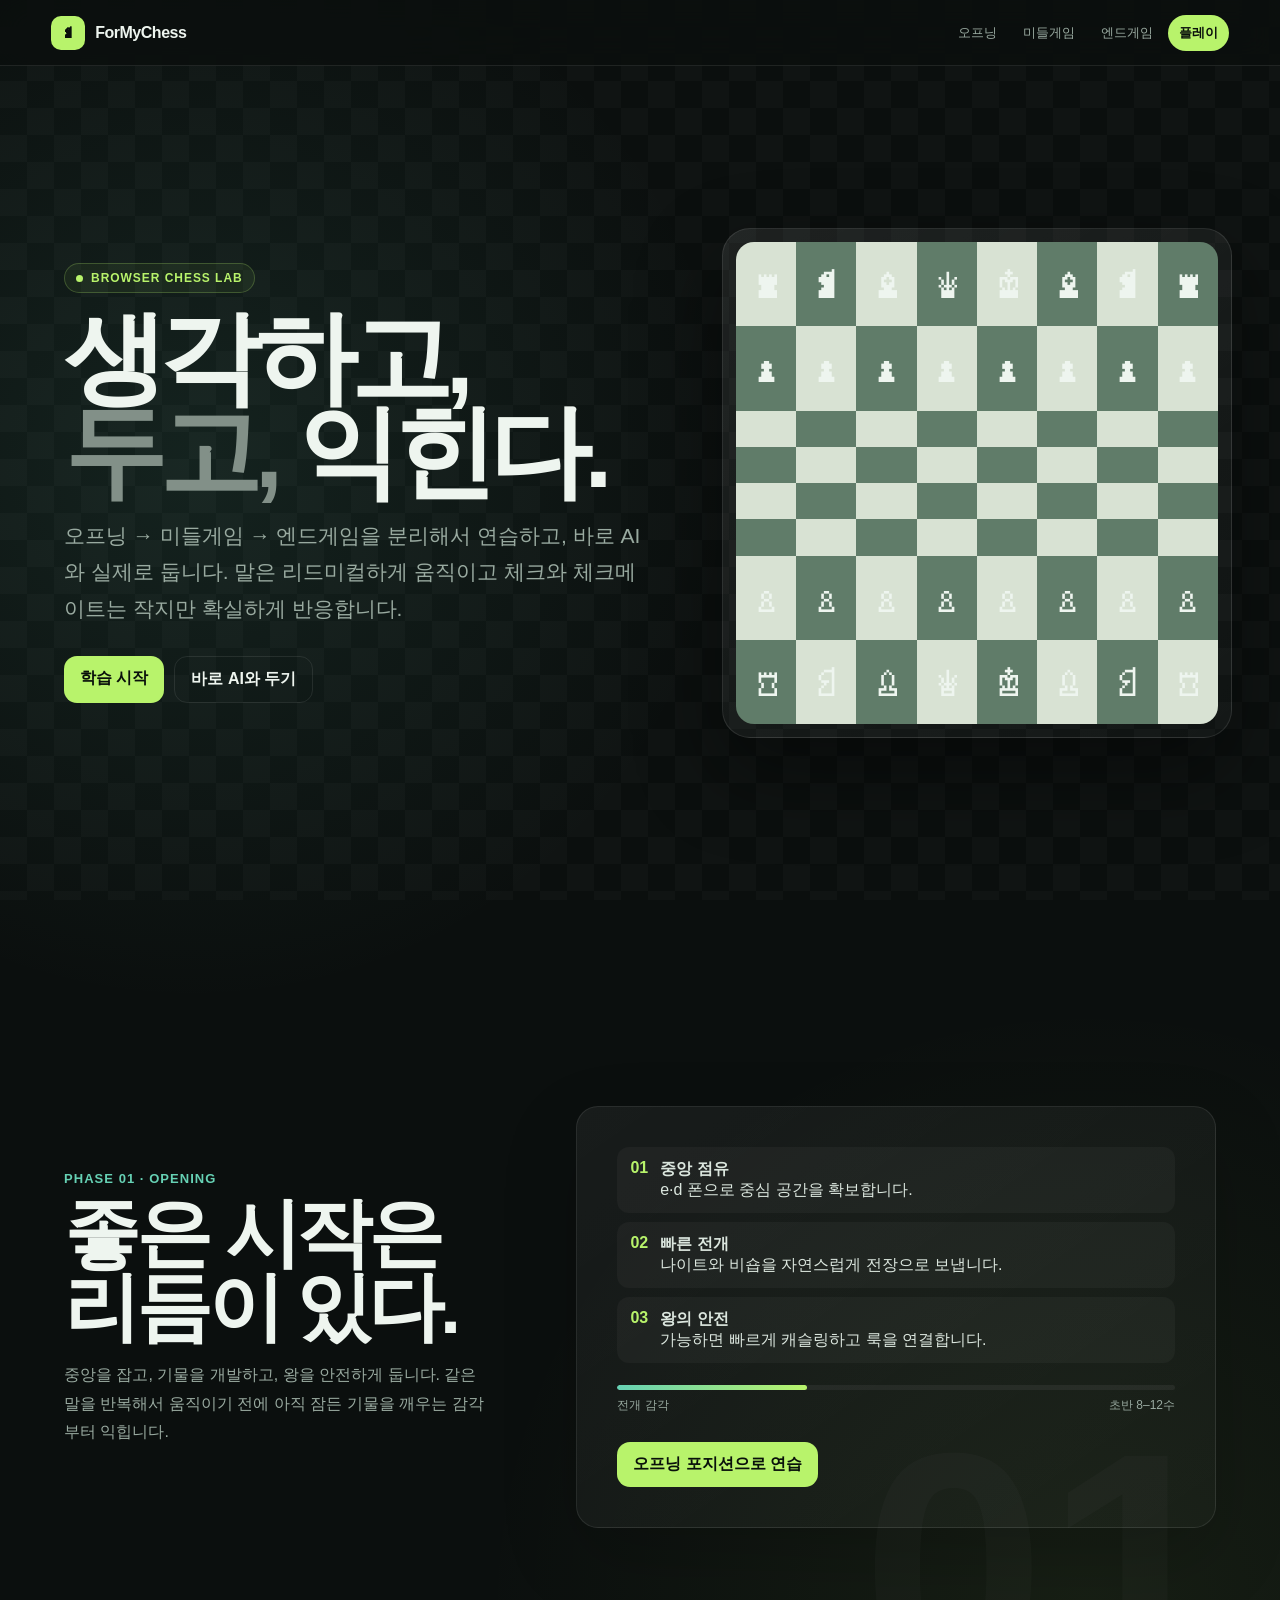
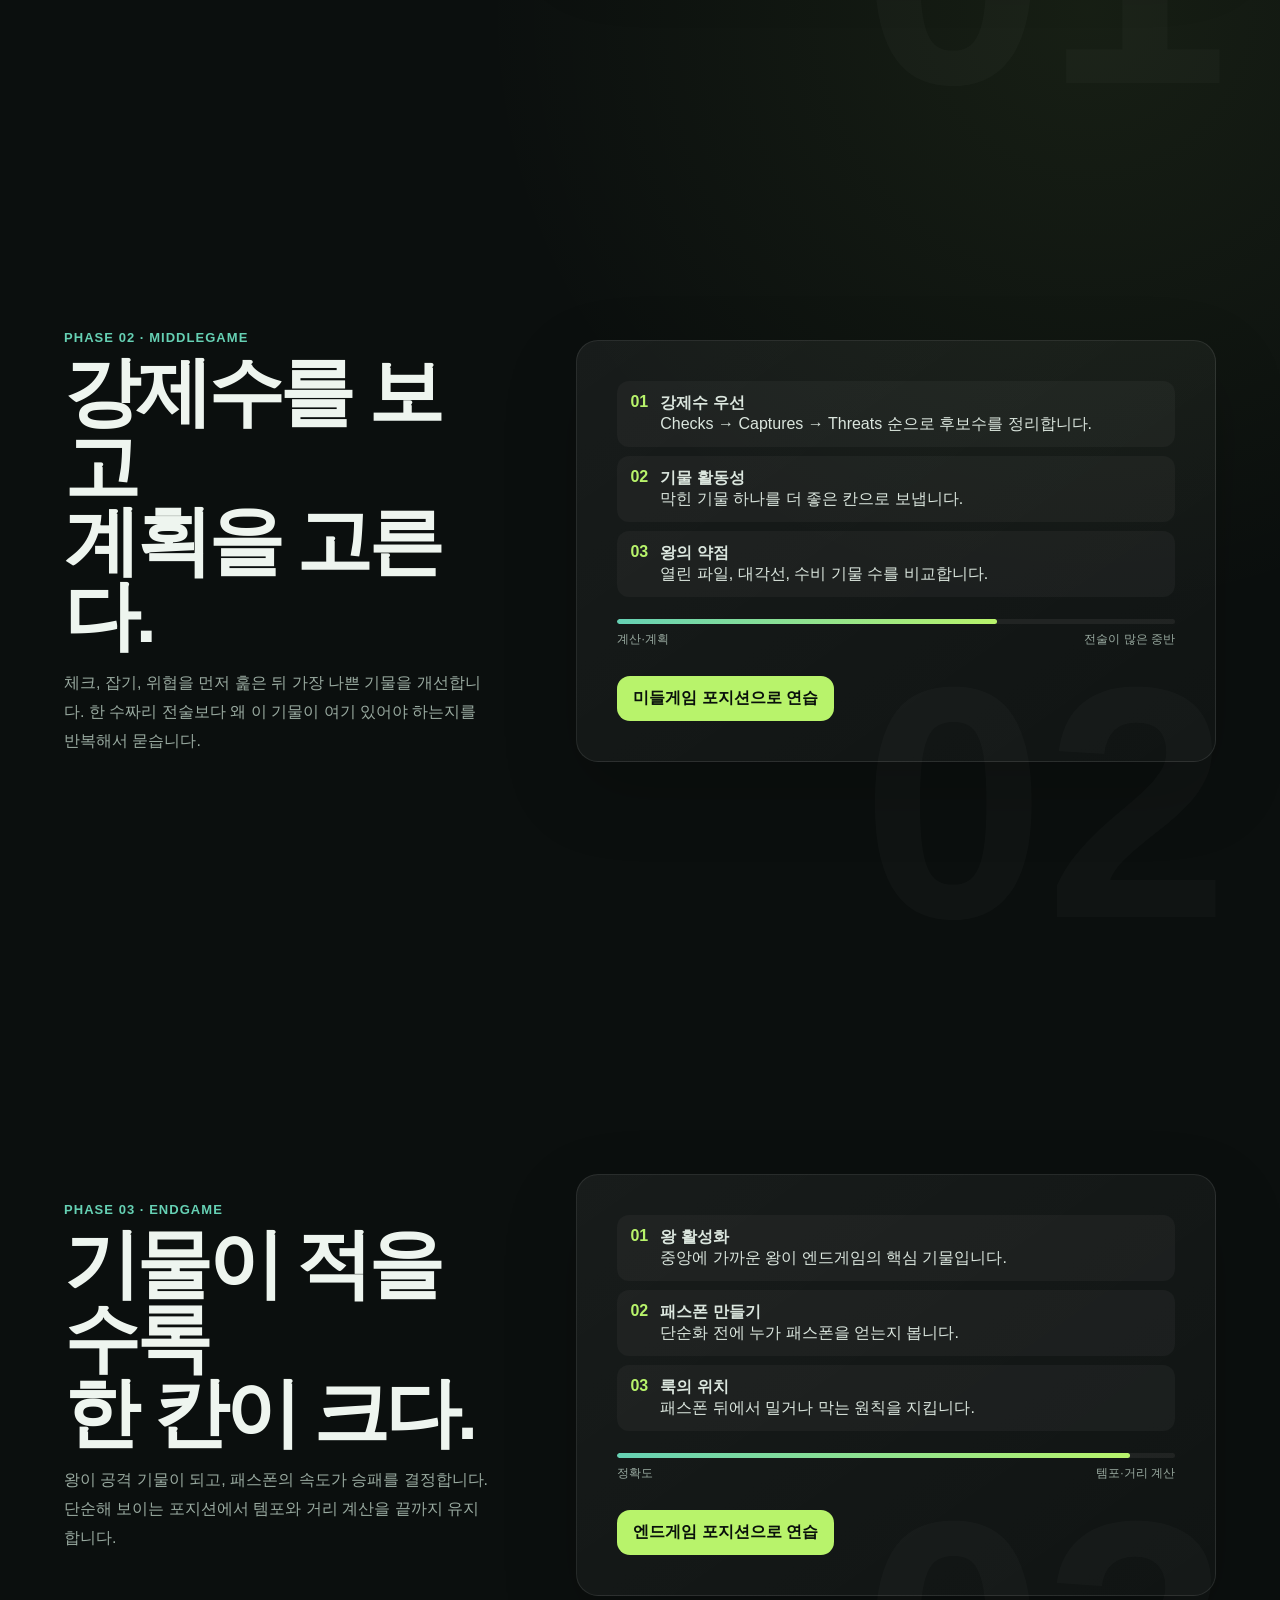
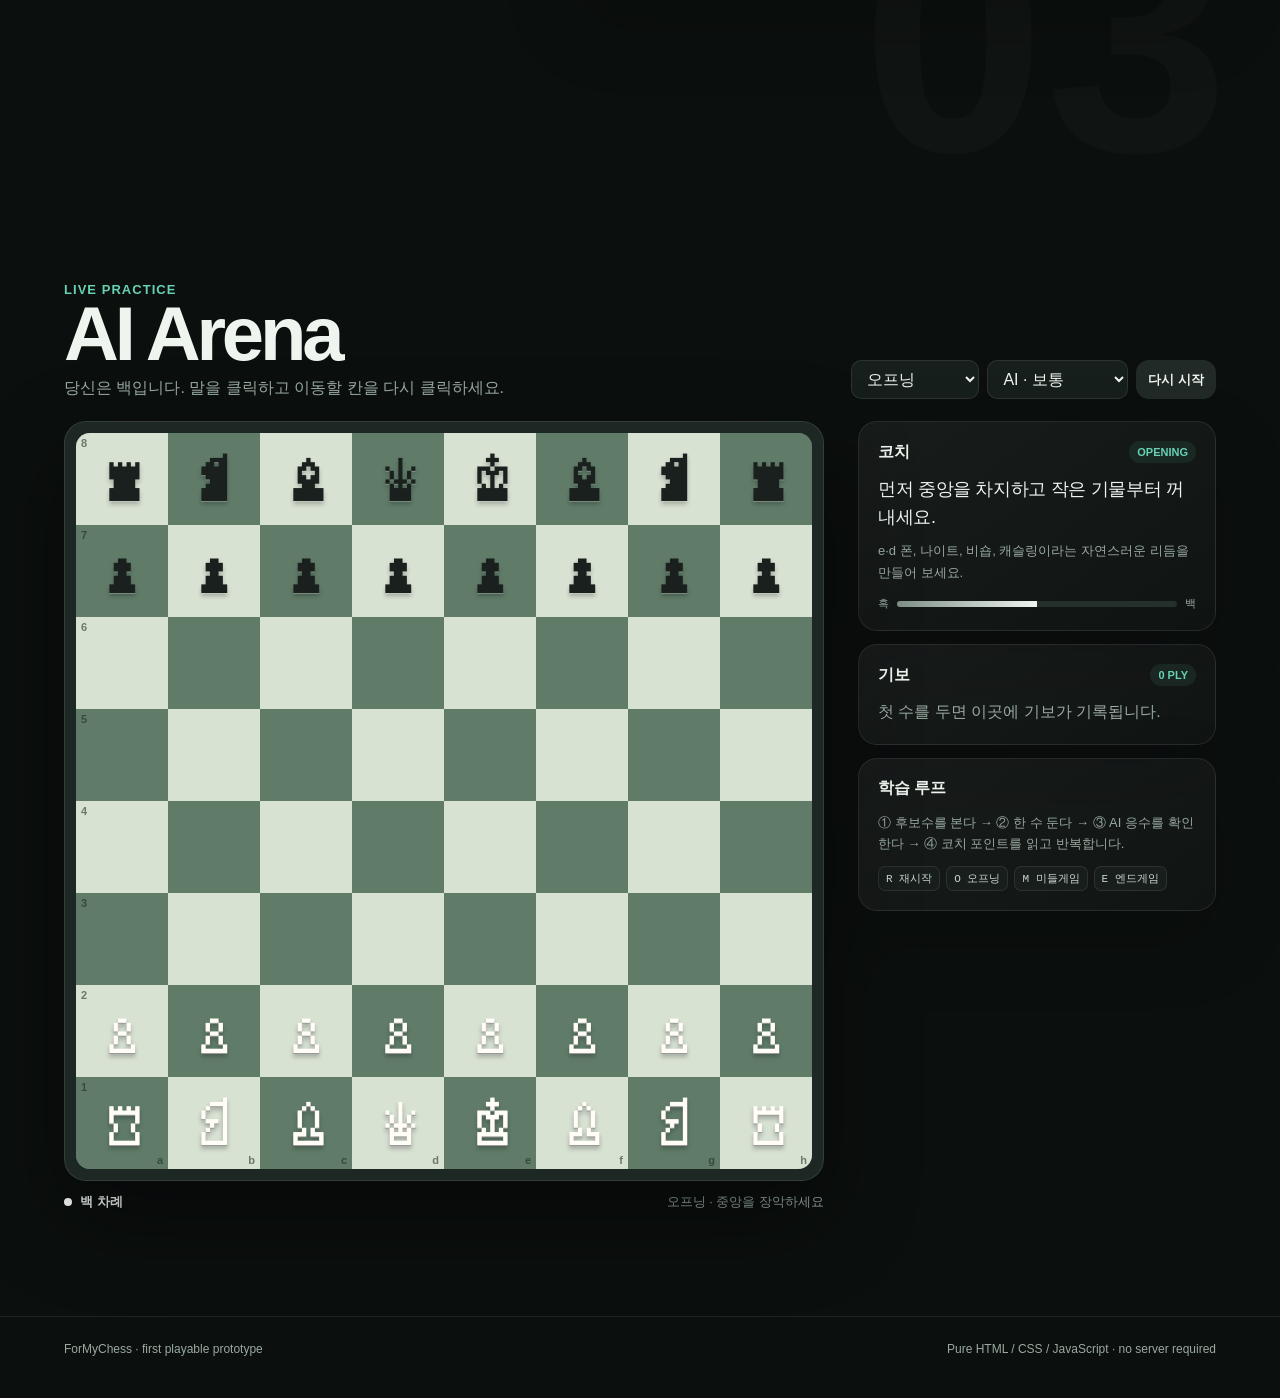
==== index.html @ 7670e34c "Build first playable chess learning prototype" ====
<!DOCTYPE html>
<html lang="ko">
<head>
<meta charset="UTF-8">
<meta name="viewport" content="width=device-width,initial-scale=1.0">
<meta name="theme-color" content="#0b0f0e">
<title>ForMyChess — 리듬으로 익히는 체스</title>
<style>
:root{--bg:#0b0f0e;--panel:#151c1a;--line:rgba(255,255,255,.09);--text:#eef5ef;--muted:#99aaa0;--accent:#b8f36b;--accent2:#66d1b4;--danger:#ff5d68;--gold:#ffc764;--light:#d8e2d3;--dark:#607c69;--move:230ms}*{box-sizing:border-box}html{scroll-behavior:smooth;scroll-snap-type:y proximity}body{margin:0;min-width:320px;color:var(--text);background:radial-gradient(circle at 15% 10%,rgba(102,209,180,.1),transparent 34rem),radial-gradient(circle at 85% 35%,rgba(184,243,107,.07),transparent 38rem),var(--bg);font-family:Inter,Pretendard,-apple-system,BlinkMacSystemFont,"Segoe UI",sans-serif;overflow-x:hidden}body:before{content:"";position:fixed;inset:0;z-index:-1;opacity:.024;background-image:linear-gradient(45deg,#fff 25%,transparent 25%),linear-gradient(-45deg,#fff 25%,transparent 25%),linear-gradient(45deg,transparent 75%,#fff 75%),linear-gradient(-45deg,transparent 75%,#fff 75%);background-size:54px 54px;background-position:0 0,0 27px,27px -27px,-27px 0;pointer-events:none}a{color:inherit;text-decoration:none}button,select{font:inherit}button{cursor:pointer}.top{position:sticky;top:0;z-index:60;height:66px;padding:0 clamp(16px,4vw,60px);display:flex;align-items:center;justify-content:space-between;border-bottom:1px solid var(--line);background:rgba(11,15,14,.78);backdrop-filter:blur(18px)}.brand{display:flex;align-items:center;gap:10px;font-weight:900;letter-spacing:-.03em}.mark{width:34px;aspect-ratio:1;border-radius:10px;display:grid;place-items:center;color:#09100b;background:var(--accent)}nav{display:flex;gap:4px;align-items:center}nav a{padding:9px 11px;border-radius:999px;color:var(--muted);font-size:13px;transition:.18s}nav a:hover{color:var(--text);background:rgba(255,255,255,.06)}nav .play{color:#0a100c;background:var(--accent);font-weight:900}section{min-height:calc(100svh - 66px);padding:clamp(56px,8vw,105px) clamp(18px,5vw,82px);display:grid;align-items:center;scroll-snap-align:start;scroll-margin-top:66px}.hero{grid-template-columns:minmax(0,1.1fr) minmax(320px,.9fr);gap:clamp(38px,7vw,95px);overflow:hidden}.eyebrow{display:inline-flex;align-items:center;gap:8px;padding:7px 11px;border:1px solid rgba(184,243,107,.23);border-radius:999px;color:var(--accent);background:rgba(184,243,107,.06);font-size:12px;font-weight:900;letter-spacing:.08em}.dot{width:7px;aspect-ratio:1;border-radius:50%;background:var(--accent);box-shadow:0 0 0 0 rgba(184,243,107,.45);animation:pulse 1.8s infinite}@keyframes pulse{70%{box-shadow:0 0 0 9px rgba(184,243,107,0)}}h1{margin:18px 0;font-size:clamp(52px,8vw,110px);line-height:.92;letter-spacing:-.065em}.soft{color:#829088}.hero p{max-width:650px;margin:0;color:var(--muted);font-size:clamp(16px,1.7vw,21px);line-height:1.75}.actions{display:flex;gap:10px;flex-wrap:wrap;margin-top:28px}.btn{border:0;border-radius:13px;padding:12px 16px;color:var(--text);background:#222a27;font-weight:900;transition:transform .18s,filter .18s}.btn:hover{transform:translateY(-2px);filter:brightness(1.08)}.btn.primary{color:#09100b;background:var(--accent)}.btn.ghost{border:1px solid var(--line);background:transparent}.btn.small{padding:9px 12px;font-size:13px}.heroBoardShell{justify-self:center;width:min(42vw,510px);min-width:320px;aspect-ratio:1;padding:13px;border:1px solid rgba(255,255,255,.1);border-radius:28px;background:linear-gradient(145deg,rgba(255,255,255,.08),rgba(255,255,255,.02));box-shadow:0 34px 85px rgba(0,0,0,.42);animation:float 5s ease-in-out infinite}@keyframes float{50%{transform:translateY(-12px) rotate(1deg)}}.heroBoard{width:100%;height:100%;display:grid;grid-template-columns:repeat(8,1fr);overflow:hidden;border-radius:18px}.heroSq{display:grid;place-items:center;font-size:clamp(23px,3.3vw,42px)}.heroSq.light{background:var(--light)}.heroSq.dark{background:var(--dark)}.phase{position:relative}.phase:after{content:attr(data-n);position:absolute;right:4vw;bottom:0;font-size:min(28vw,330px);font-weight:900;line-height:1;color:rgba(255,255,255,.025);pointer-events:none}.phaseWrap{position:relative;z-index:1;width:min(1160px,100%);margin:auto;display:grid;grid-template-columns:minmax(0,.8fr) minmax(0,1.2fr);gap:clamp(32px,7vw,86px);align-items:center}.kicker{color:var(--accent2);font-weight:900;font-size:13px;letter-spacing:.08em}.phase h2,.arena h2{margin:10px 0 14px;font-size:clamp(42px,6vw,76px);line-height:.98;letter-spacing:-.055em}.copy{color:var(--muted);line-height:1.8;max-width:520px}.card,.panel{border:1px solid var(--line);border-radius:22px;background:linear-gradient(145deg,rgba(255,255,255,.055),rgba(255,255,255,.025));padding:clamp(22px,4vw,40px);box-shadow:0 28px 75px rgba(0,0,0,.18)}.focus{display:grid;gap:9px;margin:0 0 22px;padding:0;list-style:none}.focus li{display:flex;gap:12px;padding:12px 13px;border-radius:12px;background:rgba(255,255,255,.035);color:#dbe6de}.focus b{color:var(--accent);font-variant-numeric:tabular-nums}.meter{height:5px;border-radius:99px;background:rgba(255,255,255,.06);overflow:hidden}.meter span{display:block;height:100%;width:var(--w);background:linear-gradient(90deg,var(--accent2),var(--accent));border-radius:inherit}.meterLabel{display:flex;justify-content:space-between;margin-top:7px;color:var(--muted);font-size:12px}.arena{min-height:auto;padding-top:80px;padding-bottom:105px;align-items:start}.arenaWrap{width:min(1320px,100%);margin:auto}.arenaHead{display:flex;justify-content:space-between;align-items:end;gap:20px;flex-wrap:wrap;margin-bottom:22px}.arenaHead h2{margin:0}.arenaHead p{margin:7px 0 0;color:var(--muted)}.controls{display:flex;gap:8px;flex-wrap:wrap}.control{color:var(--text);border:1px solid var(--line);background:#171f1c;border-radius:10px;padding:9px 31px 9px 11px;outline:none}.game{display:grid;grid-template-columns:minmax(320px,760px) minmax(280px,1fr);gap:clamp(18px,3vw,34px);align-items:start}.boardFrame{position:relative;width:100%;aspect-ratio:1;padding:11px;border-radius:22px;background:#1d2723;border:1px solid rgba(255,255,255,.1);box-shadow:0 36px 90px rgba(0,0,0,.42);user-select:none;touch-action:manipulation}.board{position:relative;width:100%;height:100%;display:grid;grid-template-columns:repeat(8,1fr);grid-template-rows:repeat(8,1fr);overflow:hidden;border-radius:14px;background:var(--dark)}.square{position:relative;display:grid;place-items:center;border:0;padding:0;min-width:0;min-height:0;color:#142017;transition:filter .16s,box-shadow .16s}.square.light{background:var(--light)}.square.dark{background:var(--dark)}.square:before{content:"";position:absolute;inset:0;opacity:0;background:rgba(184,243,107,.24);transition:opacity .16s}.square.selected:before{opacity:1;box-shadow:inset 0 0 0 4px rgba(184,243,107,.65)}.square.last:after{content:"";position:absolute;inset:0;background:rgba(255,199,100,.18);pointer-events:none}.moveDot{position:absolute;z-index:4;width:18%;aspect-ratio:1;border-radius:50%;background:rgba(16,32,23,.42);box-shadow:0 0 0 5px rgba(255,255,255,.07)}.square.capture .moveDot{width:78%;background:transparent;box-shadow:inset 0 0 0 clamp(4px,.7vw,8px) rgba(25,49,35,.36)}.coord{position:absolute;z-index:5;font-size:clamp(8px,1vw,11px);font-weight:900;opacity:.55;pointer-events:none}.coord.r{left:5px;top:4px}.coord.f{right:5px;bottom:3px}.piece{position:relative;z-index:6;width:100%;height:100%;display:grid;place-items:center;font-family:"Arial Unicode MS","Noto Sans Symbols 2",serif;font-size:clamp(33px,6vw,69px);line-height:1;filter:drop-shadow(0 3px 2px rgba(0,0,0,.24));transform:translateY(-1%);transition:transform .13s,opacity .12s;pointer-events:none}.square:hover .piece{transform:translateY(-5%) scale(1.035)}.whitePiece{color:#fffdf5;text-shadow:0 1px 0 #999}.blackPiece{color:#19201d;text-shadow:0 1px 0 rgba(255,255,255,.25)}.square.check{animation:check .72s ease-in-out infinite alternate;box-shadow:inset 0 0 0 5px rgba(255,93,104,.88),inset 0 0 34px rgba(255,93,104,.5);z-index:7}@keyframes check{to{filter:saturate(1.5) brightness(1.08)}}.ghostMove{position:absolute;z-index:30;display:grid;place-items:center;pointer-events:none;font-family:"Arial Unicode MS","Noto Sans Symbols 2",serif;line-height:1;filter:drop-shadow(0 7px 5px rgba(0,0,0,.28));transition:transform var(--move) cubic-bezier(.22,.8,.22,1);will-change:transform}.boardFrame.ring{animation:ring .34s ease}@keyframes ring{35%{box-shadow:0 0 0 3px rgba(255,93,104,.28),0 36px 90px rgba(0,0,0,.42)}}.status{display:flex;justify-content:space-between;gap:12px;align-items:center;margin-top:12px;color:var(--muted);font-size:13px}.turn{display:inline-flex;align-items:center;gap:8px;color:var(--text);font-weight:900}.turnDot{width:8px;aspect-ratio:1;border-radius:50%;background:#fff}.turnDot.black{background:#222;border:1px solid #666}.thinking{display:none;gap:4px;align-items:center}.thinking.show{display:flex}.thinking i{width:5px;height:5px;border-radius:50%;background:var(--accent);animation:think 1s infinite}.thinking i:nth-child(2){animation-delay:.12s}.thinking i:nth-child(3){animation-delay:.24s}@keyframes think{50%{transform:translateY(-4px)}}.side{display:grid;gap:13px}.panel{padding:19px;border-radius:19px}.panelTitle{display:flex;justify-content:space-between;align-items:center;gap:12px;margin-bottom:13px}.panelTitle h3{margin:0;font-size:16px}.pill{padding:5px 8px;border-radius:999px;background:rgba(102,209,180,.09);color:var(--accent2);font-size:11px;font-weight:900}.coachMain{font-size:18px;line-height:1.55;letter-spacing:-.02em;margin:0 0 8px}.coachSub{color:var(--muted);font-size:13px;line-height:1.65;margin:0}.moves{display:grid;grid-template-columns:34px 1fr 1fr;gap:7px 9px;max-height:220px;overflow:auto;font-variant-numeric:tabular-nums}.moves .n{color:#708078}.moves .mv{color:#dce7df;font-weight:800}.empty{grid-column:1/-1;color:var(--muted);line-height:1.6}.evalWrap{display:grid;grid-template-columns:auto 1fr auto;gap:8px;align-items:center;margin-top:13px;color:var(--muted);font-size:11px}.eval{height:6px;border-radius:99px;overflow:hidden;background:#26302c}.evalFill{height:100%;width:50%;background:linear-gradient(90deg,#7f9187,#eff6f0);transition:width .25s}.keys{display:flex;flex-wrap:wrap;gap:6px;margin-top:11px}kbd{border:1px solid var(--line);border-radius:7px;padding:4px 7px;background:#171e1c;color:#cbd7cf;font-size:11px}.toast{position:fixed;left:50%;top:84px;z-index:100;transform:translate(-50%,-14px) scale(.96);opacity:0;pointer-events:none;padding:9px 13px;border:1px solid var(--line);border-radius:999px;background:rgba(12,18,15,.94);box-shadow:0 18px 50px rgba(0,0,0,.35);font-size:13px;font-weight:900;letter-spacing:.05em;transition:.18s}.toast.show{opacity:1;transform:translate(-50%,0) scale(1)}.toast.danger{border-color:rgba(255,93,104,.4)}.mate{position:fixed;inset:0;z-index:90;display:grid;place-items:center;opacity:0;pointer-events:none;background:rgba(6,8,7,.15);transition:opacity .22s}.mate.show{opacity:1}.mateCard{transform:scale(.9) translateY(10px);padding:21px 25px;border:1px solid rgba(255,255,255,.12);border-radius:21px;background:rgba(13,18,16,.94);box-shadow:0 30px 90px rgba(0,0,0,.46);text-align:center;transition:transform .28s}.mate.show .mateCard{transform:scale(1)}.mateCard b{display:block;font-size:25px}.mateCard span{display:block;margin-top:6px;color:var(--muted);font-size:13px}.spark{position:fixed;z-index:91;width:6px;height:6px;border-radius:2px;background:var(--accent);pointer-events:none;animation:spark .75s ease-out forwards}@keyframes spark{to{transform:translate(var(--dx),var(--dy)) rotate(180deg) scale(.2);opacity:0}}footer{border-top:1px solid var(--line);padding:25px clamp(18px,5vw,82px) 42px;display:flex;justify-content:space-between;gap:18px;flex-wrap:wrap;color:var(--muted);font-size:12px}@media(max-width:980px){.hero{grid-template-columns:1fr}.heroBoardShell{width:min(76vw,500px)}.phaseWrap{grid-template-columns:1fr}.game{grid-template-columns:1fr}.side{grid-template-columns:repeat(2,minmax(0,1fr))}}@media(max-width:720px){.top{height:60px;padding:0 13px}.brand span:last-child{display:none}nav a{padding:8px;font-size:12px}section{min-height:auto;padding:72px 17px;scroll-margin-top:60px}.hero{min-height:calc(100svh - 60px);padding-top:46px}.heroBoardShell{min-width:0;width:100%}.side{grid-template-columns:1fr}.arena{padding:68px 13px 78px}.boardFrame{padding:7px;border-radius:16px}.board{border-radius:10px}.piece{font-size:clamp(31px,11vw,58px)}.controls{width:100%}.control{flex:1}}@media(prefers-reduced-motion:reduce){*,*:before,*:after{animation-duration:.001ms!important;transition-duration:.001ms!important;scroll-behavior:auto!important}}
</style>
</head>
<body>
<header class="top"><a class="brand" href="#home"><span class="mark">♞</span><span>ForMyChess</span></a><nav><a href="#opening">오프닝</a><a href="#middlegame">미들게임</a><a href="#endgame">엔드게임</a><a class="play" href="#arena">플레이</a></nav></header>
<main>
<section class="hero" id="home"><div><span class="eyebrow"><span class="dot"></span>BROWSER CHESS LAB</span><h1>생각하고,<br><span class="soft">두고,</span> 익힌다.</h1><p>오프닝 → 미들게임 → 엔드게임을 분리해서 연습하고, 바로 AI와 실제로 둡니다. 말은 리드미컬하게 움직이고 체크와 체크메이트는 작지만 확실하게 반응합니다.</p><div class="actions"><a class="btn primary" href="#opening">학습 시작</a><a class="btn ghost" href="#arena">바로 AI와 두기</a></div></div><div class="heroBoardShell" aria-hidden="true"><div class="heroBoard" id="heroBoard"></div></div></section>
<section class="phase" id="opening" data-n="01"><div class="phaseWrap"><div><div class="kicker">PHASE 01 · OPENING</div><h2>좋은 시작은<br>리듬이 있다.</h2><p class="copy">중앙을 잡고, 기물을 개발하고, 왕을 안전하게 둡니다. 같은 말을 반복해서 움직이기 전에 아직 잠든 기물을 깨우는 감각부터 익힙니다.</p></div><div class="card"><ul class="focus"><li><b>01</b><span><strong>중앙 점유</strong><br>e·d 폰으로 중심 공간을 확보합니다.</span></li><li><b>02</b><span><strong>빠른 전개</strong><br>나이트와 비숍을 자연스럽게 전장으로 보냅니다.</span></li><li><b>03</b><span><strong>왕의 안전</strong><br>가능하면 빠르게 캐슬링하고 룩을 연결합니다.</span></li></ul><div class="meter"><span style="--w:34%"></span></div><div class="meterLabel"><span>전개 감각</span><span>초반 8–12수</span></div><div class="actions"><button class="btn primary stageBtn" data-stage="opening">오프닝 포지션으로 연습</button></div></div></div></section>
<section class="phase" id="middlegame" data-n="02"><div class="phaseWrap"><div><div class="kicker">PHASE 02 · MIDDLEGAME</div><h2>강제수를 보고<br>계획을 고른다.</h2><p class="copy">체크, 잡기, 위협을 먼저 훑은 뒤 가장 나쁜 기물을 개선합니다. 한 수짜리 전술보다 왜 이 기물이 여기 있어야 하는지를 반복해서 묻습니다.</p></div><div class="card"><ul class="focus"><li><b>01</b><span><strong>강제수 우선</strong><br>Checks → Captures → Threats 순으로 후보수를 정리합니다.</span></li><li><b>02</b><span><strong>기물 활동성</strong><br>막힌 기물 하나를 더 좋은 칸으로 보냅니다.</span></li><li><b>03</b><span><strong>왕의 약점</strong><br>열린 파일, 대각선, 수비 기물 수를 비교합니다.</span></li></ul><div class="meter"><span style="--w:68%"></span></div><div class="meterLabel"><span>계산·계획</span><span>전술이 많은 중반</span></div><div class="actions"><button class="btn primary stageBtn" data-stage="middlegame">미들게임 포지션으로 연습</button></div></div></div></section>
<section class="phase" id="endgame" data-n="03"><div class="phaseWrap"><div><div class="kicker">PHASE 03 · ENDGAME</div><h2>기물이 적을수록<br>한 칸이 크다.</h2><p class="copy">왕이 공격 기물이 되고, 패스폰의 속도가 승패를 결정합니다. 단순해 보이는 포지션에서 템포와 거리 계산을 끝까지 유지합니다.</p></div><div class="card"><ul class="focus"><li><b>01</b><span><strong>왕 활성화</strong><br>중앙에 가까운 왕이 엔드게임의 핵심 기물입니다.</span></li><li><b>02</b><span><strong>패스폰 만들기</strong><br>단순화 전에 누가 패스폰을 얻는지 봅니다.</span></li><li><b>03</b><span><strong>룩의 위치</strong><br>패스폰 뒤에서 밀거나 막는 원칙을 지킵니다.</span></li></ul><div class="meter"><span style="--w:92%"></span></div><div class="meterLabel"><span>정확도</span><span>템포·거리 계산</span></div><div class="actions"><button class="btn primary stageBtn" data-stage="endgame">엔드게임 포지션으로 연습</button></div></div></div></section>
<section class="arena" id="arena"><div class="arenaWrap"><div class="arenaHead"><div><div class="kicker">LIVE PRACTICE</div><h2>AI Arena</h2><p>당신은 백입니다. 말을 클릭하고 이동할 칸을 다시 클릭하세요.</p></div><div class="controls"><select id="stage" class="control"><option value="opening">오프닝</option><option value="middlegame">미들게임</option><option value="endgame">엔드게임</option></select><select id="difficulty" class="control"><option value="1">AI · 가볍게</option><option value="2" selected>AI · 보통</option><option value="3">AI · 깊게</option></select><button id="reset" class="btn small">다시 시작</button></div></div><div class="game"><div><div class="boardFrame" id="boardFrame"><div class="board" id="board" aria-label="체스판"></div></div><div class="status"><span class="turn"><span class="turnDot" id="turnDot"></span><span id="turnText">백 차례</span></span><span class="thinking" id="thinking"><span>AI 계산 중</span><i></i><i></i><i></i></span><span id="statusText"></span></div></div><aside class="side"><div class="panel"><div class="panelTitle"><h3>코치</h3><span class="pill" id="phasePill"></span></div><p class="coachMain" id="coachMain"></p><p class="coachSub" id="coachSub"></p><div class="evalWrap"><span>흑</span><div class="eval"><div class="evalFill" id="evalFill"></div></div><span>백</span></div></div><div class="panel"><div class="panelTitle"><h3>기보</h3><span class="pill" id="moveCount">0 PLY</span></div><div class="moves" id="moveList"><div class="empty">첫 수를 두면 이곳에 기보가 기록됩니다.</div></div></div><div class="panel"><div class="panelTitle"><h3>학습 루프</h3></div><p class="coachSub">① 후보수를 본다 → ② 한 수 둔다 → ③ AI 응수를 확인한다 → ④ 코치 포인트를 읽고 반복합니다.</p><div class="keys"><kbd>R 재시작</kbd><kbd>O 오프닝</kbd><kbd>M 미들게임</kbd><kbd>E 엔드게임</kbd></div></div></aside></div></div></section>
</main>
<footer><span>ForMyChess · first playable prototype</span><span>Pure HTML / CSS / JavaScript · no server required</span></footer><div class="toast" id="toast" role="status"></div><div class="mate" id="mate"><div class="mateCard"><b id="mateTitle"></b><span id="mateSub"></span></div></div>
<script>
(()=>{'use strict';
const S={K:'♔',Q:'♕',R:'♖',B:'♗',N:'♘',P:'♙',k:'♚',q:'♛',r:'♜',b:'♝',n:'♞',p:'♟'},F='abcdefgh';
const ST={opening:{fen:'rnbqkbnr/pppppppp/8/8/8/8/PPPPPPPP/RNBQKBNR w KQkq - 0 1',label:'OPENING',status:'오프닝 · 중앙을 장악하세요',main:'먼저 중앙을 차지하고 작은 기물부터 꺼내세요.',sub:'e·d 폰, 나이트, 비숍, 캐슬링이라는 자연스러운 리듬을 만들어 보세요.'},middlegame:{fen:'r1bq1rk1/ppp2ppp/2np1n2/2b1p3/2B1P3/2NP1N2/PPP2PPP/R1BQ1RK1 w - - 4 7',label:'MIDDLEGAME',status:'미들게임 · 강제수부터 확인하세요',main:'Checks → Captures → Threats 순서로 후보수를 훑어보세요.',sub:'왕의 안전과 가장 활동이 나쁜 기물을 함께 확인합니다.'},endgame:{fen:'8/5pk1/4p1p1/8/3P4/4P1P1/5PK1/3R4 w - - 0 1',label:'ENDGAME',status:'엔드게임 · 왕과 패스폰의 거리를 재세요',main:'엔드게임에서는 왕도 공격 기물입니다.',sub:'폰을 밀기 전에 왕의 거리와 룩의 위치를 먼저 확인하세요.'}};
const $=id=>document.getElementById(id),board=$('board'),frame=$('boardFrame'),stage=$('stage'),diff=$('difficulty'),thinking=$('thinking'),toast=$('toast'),mate=$('mate');let st,sel=null,selMoves=[],cur='opening',hist=[],last=null,busy=false,over=false,timer;
const alg=i=>F[i%8]+(8-Math.floor(i/8)),idx=a=>(8-Number(a[1]))*8+F.indexOf(a[0]),row=i=>Math.floor(i/8),col=i=>i%8,inside=(r,c)=>r>=0&&r<8&&c>=0&&c<8,white=p=>p&&p===p.toUpperCase(),side=p=>white(p)?'w':'b',opp=s=>s==='w'?'b':'w';
function fen(x){let [pos,turn,castle,ep,h='0',f='1']=x.split(' '),b=Array(64).fill(null),i=0;for(const c of pos){if(c==='/')continue;if(/\d/.test(c))i+=+c;else b[i++]=c}return{board:b,turn,castle:castle==='-'?'':castle,ep:ep==='-'?null:idx(ep),half:+h,full:+f}}
function clone(s){return{board:s.board.slice(),turn:s.turn,castle:s.castle,ep:s.ep,half:s.half,full:s.full}}
function move(s,m){const n=clone(s),p=n.board[m.from],cap=n.board[m.to];n.board[m.from]=null;n.board[m.to]=m.promotion?(side(p)==='w'?m.promotion.toUpperCase():m.promotion):p;if(m.ep){n.board[m.to+(side(p)==='w'?8:-8)]=null}if(m.castle==='K'){n.board[63]=null;n.board[61]='R'}if(m.castle==='Q'){n.board[56]=null;n.board[59]='R'}if(m.castle==='k'){n.board[7]=null;n.board[5]='r'}if(m.castle==='q'){n.board[0]=null;n.board[3]='r'}const a=alg(m.from),z=alg(m.to);if(p==='K')n.castle=n.castle.replace(/[KQ]/g,'');if(p==='k')n.castle=n.castle.replace(/[kq]/g,'');if(a==='a1'||z==='a1')n.castle=n.castle.replace('Q','');if(a==='h1'||z==='h1')n.castle=n.castle.replace('K','');if(a==='a8'||z==='a8')n.castle=n.castle.replace('q','');if(a==='h8'||z==='h8')n.castle=n.castle.replace('k','');n.ep=null;if(p&&p.toLowerCase()==='p'&&Math.abs(m.to-m.from)===16)n.ep=(m.from+m.to)/2;n.half=(p&&p.toLowerCase()==='p')||cap||m.ep?0:n.half+1;if(s.turn==='b')n.full++;n.turn=opp(s.turn);return n}
function attacked(s,q,by){const r=row(q),c=col(q),b=s.board,p=by==='w'?'P':'p',pr=r+(by==='w'?1:-1);for(const dc of[-1,1])if(inside(pr,c+dc)&&b[pr*8+c+dc]===p)return true;const n=by==='w'?'N':'n';for(const[dr,dc]of[[-2,-1],[-2,1],[-1,-2],[-1,2],[1,-2],[1,2],[2,-1],[2,1]])if(inside(r+dr,c+dc)&&b[(r+dr)*8+c+dc]===n)return true;const k=by==='w'?'K':'k';for(let dr=-1;dr<=1;dr++)for(let dc=-1;dc<=1;dc++)if((dr||dc)&&inside(r+dr,c+dc)&&b[(r+dr)*8+c+dc]===k)return true;const bi=by==='w'?'B':'b',ro=by==='w'?'R':'r',qu=by==='w'?'Q':'q';for(const[dr,dc,types]of[[-1,-1,[bi,qu]],[-1,1,[bi,qu]],[1,-1,[bi,qu]],[1,1,[bi,qu]],[-1,0,[ro,qu]],[1,0,[ro,qu]],[0,-1,[ro,qu]],[0,1,[ro,qu]]]){let rr=r+dr,cc=c+dc;while(inside(rr,cc)){const x=b[rr*8+cc];if(x){if(types.includes(x))return true;break}rr+=dr;cc+=dc}}return false}
const king=(s,c)=>s.board.indexOf(c==='w'?'K':'k'),check=(s,c)=>{const k=king(s,c);return k>=0&&attacked(s,k,opp(c))};
function pseudo(s,c){const out=[],b=s.board,push=(from,to,x={})=>{if(to<0||to>63)return;const t=b[to];if(t&&side(t)===c)return;out.push({from,to,...x})};for(let i=0;i<64;i++){const p=b[i];if(!p||side(p)!==c)continue;const t=p.toLowerCase(),r=row(i),cc=col(i);if(t==='p'){const d=c==='w'?-1:1,start=c==='w'?6:1,promo=c==='w'?0:7,r1=r+d;if(inside(r1,cc)&&!b[r1*8+cc]){const to=r1*8+cc;push(i,to,r1===promo?{promotion:'q'}:{});const r2=r+2*d;if(r===start&&!b[r2*8+cc])push(i,r2*8+cc)}for(const dc of[-1,1]){const c2=cc+dc;if(!inside(r1,c2))continue;const to=r1*8+c2;if(b[to]&&side(b[to])!==c)push(i,to,r1===promo?{promotion:'q'}:{});else if(s.ep===to)push(i,to,{ep:true})}}else if(t==='n'){for(const[dr,dc]of[[-2,-1],[-2,1],[-1,-2],[-1,2],[1,-2],[1,2],[2,-1],[2,1]])if(inside(r+dr,cc+dc))push(i,(r+dr)*8+cc+dc)}else if('brq'.includes(t)){const ds=[];if(t==='b'||t==='q')ds.push([-1,-1],[-1,1],[1,-1],[1,1]);if(t==='r'||t==='q')ds.push([-1,0],[1,0],[0,-1],[0,1]);for(const[dr,dc]of ds){let rr=r+dr,c2=cc+dc;while(inside(rr,c2)){const to=rr*8+c2;if(!b[to])push(i,to);else{if(side(b[to])!==c)push(i,to);break}rr+=dr;c2+=dc}}}else if(t==='k'){for(let dr=-1;dr<=1;dr++)for(let dc=-1;dc<=1;dc++)if((dr||dc)&&inside(r+dr,cc+dc))push(i,(r+dr)*8+cc+dc);if(!check(s,c)){if(c==='w'&&i===60){if(s.castle.includes('K')&&!b[61]&&!b[62]&&b[63]==='R'&&!attacked(s,61,'b')&&!attacked(s,62,'b'))push(i,62,{castle:'K'});if(s.castle.includes('Q')&&!b[59]&&!b[58]&&!b[57]&&b[56]==='R'&&!attacked(s,59,'b')&&!attacked(s,58,'b'))push(i,58,{castle:'Q'})}if(c==='b'&&i===4){if(s.castle.includes('k')&&!b[5]&&!b[6]&&b[7]==='r'&&!attacked(s,5,'w')&&!attacked(s,6,'w'))push(i,6,{castle:'k'});if(s.castle.includes('q')&&!b[3]&&!b[2]&&!b[1]&&b[0]==='r'&&!attacked(s,3,'w')&&!attacked(s,2,'w'))push(i,2,{castle:'q'})}}}}return out}
const legal=(s,c=s.turn)=>pseudo(s,c).filter(m=>!check(move({...s,turn:c},m),c));
function notation(s,m){const p=s.board[m.from];if(m.castle)return m.castle.toLowerCase()==='q'?'O-O-O':'O-O';const cap=!!s.board[m.to]||m.ep,pc=p.toLowerCase()==='p'?'':p.toUpperCase(),ff=p.toLowerCase()==='p'&&cap?F[col(m.from)]:'';const n=move(s,m),suf=check(n,n.turn)?(legal(n,n.turn).length?'+' :'#'):'';return pc+ff+(cap?'x':'')+alg(m.to)+(m.promotion?'=Q':'')+suf}
const V={p:100,n:320,b:330,r:500,q:900,k:20000},C=new Set([27,28,35,36]);function evalPos(s){let v=0;for(let i=0;i<64;i++){const p=s.board[i];if(!p)continue;const sg=white(p)?1:-1;v+=sg*V[p.toLowerCase()];if(C.has(i))v+=sg*16;if(p.toLowerCase()==='p')v+=sg*(white(p)?6-row(i):row(i)-1)*5;if('nb'.includes(p.toLowerCase())){const d=Math.abs(3.5-row(i))+Math.abs(3.5-col(i));v+=sg*Math.round((7-d)*2)}}if(check(s,'w'))v-=18;if(check(s,'b'))v+=18;return v}
const ordered=(s,ms)=>ms.slice().sort((a,b)=>(s.board[b.to]?V[s.board[b.to].toLowerCase()]:b.promotion?800:0)-(s.board[a.to]?V[s.board[a.to].toLowerCase()]:a.promotion?800:0));function minimax(s,d,a,b){const ms=legal(s,s.turn);if(!ms.length)return check(s,s.turn)?(s.turn==='w'?-999999-d:999999+d):0;if(d===0)return evalPos(s);if(s.turn==='w'){let best=-Infinity;for(const m of ordered(s,ms)){best=Math.max(best,minimax(move(s,m),d-1,a,b));a=Math.max(a,best);if(b<=a)break}return best}else{let best=Infinity;for(const m of ordered(s,ms)){best=Math.min(best,minimax(move(s,m),d-1,a,b));b=Math.min(b,best);if(b<=a)break}return best}}
function ai(){const ms=ordered(st,legal(st,'b'));if(!ms.length)return null;const lv=+diff.value,d=lv===1?1:lv===2?2:3;let bs=Infinity,best=[];for(const m of ms){const sc=minimax(move(st,m),d-1,-Infinity,Infinity)+(Math.random()-.5)*(lv===1?70:lv===2?18:2);if(sc<bs-.001){bs=sc;best=[m]}else if(Math.abs(sc-bs)<.001)best.push(m)}return best[Math.floor(Math.random()*best.length)]}
function render(){board.innerHTML='';const k=check(st,st.turn)?king(st,st.turn):-1;for(let i=0;i<64;i++){const q=document.createElement('button');q.type='button';q.className='square '+((row(i)+col(i))%2?'dark':'light');q.dataset.square=i;if(i===sel)q.classList.add('selected');if(last&&(i===last.from||i===last.to))q.classList.add('last');const lm=selMoves.find(m=>m.to===i);if(lm){if(st.board[i]||lm.ep)q.classList.add('capture');const d=document.createElement('span');d.className='moveDot';q.appendChild(d)}if(i===k)q.classList.add('check');const p=st.board[i];if(p){const z=document.createElement('span');z.className='piece '+(white(p)?'whitePiece':'blackPiece');z.textContent=S[p];q.appendChild(z)}if(col(i)===0){const z=document.createElement('span');z.className='coord r';z.textContent=8-row(i);q.appendChild(z)}if(row(i)===7){const z=document.createElement('span');z.className='coord f';z.textContent=F[col(i)];q.appendChild(z)}q.onclick=()=>clickSq(i);board.appendChild(q)}}
function clickSq(i){if(busy||over||st.turn!=='w')return;const p=st.board[i];if(sel===null){if(p&&side(p)==='w'){sel=i;selMoves=legal(st,'w').filter(m=>m.from===i);render()}return}const m=selMoves.find(m=>m.to===i);if(m){sel=null;selMoves=[];commit(m,false);return}if(p&&side(p)==='w'){sel=i;selMoves=legal(st,'w').filter(m=>m.from===i);render()}else{sel=null;selMoves=[];render()}}
function animate(m,done){const src=board.querySelector(`[data-square="${m.from}"] .piece`),tar=board.querySelector(`[data-square="${m.to}"] .piece`);if(!src){done();return}const br=board.getBoundingClientRect(),a=board.querySelector(`[data-square="${m.from}"]`).getBoundingClientRect(),z=board.querySelector(`[data-square="${m.to}"]`).getBoundingClientRect(),g=document.createElement('div');g.className='ghostMove '+(white(st.board[m.from])?'whitePiece':'blackPiece');g.textContent=src.textContent;g.style.width=a.width+'px';g.style.height=a.height+'px';g.style.fontSize=getComputedStyle(src).fontSize;g.style.left=a.left-br.left+'px';g.style.top=a.top-br.top+'px';src.style.opacity='0';if(tar)tar.style.opacity='.18';board.appendChild(g);requestAnimationFrame(()=>requestAnimationFrame(()=>g.style.transform=`translate(${z.left-a.left}px,${z.top-a.top}px)`));setTimeout(()=>{g.remove();done()},250)}
function commit(m,bot){busy=true;const before=st,n=notation(before,m);animate(m,()=>{st=move(before,m);last=m;hist.push({side:before.turn,n});render();panels();busy=false;const end=endCheck();if(!end&&!bot&&st.turn==='b')scheduleAI()})}
function scheduleAI(){busy=true;thinking.classList.add('show');setTimeout(()=>{const m=ai();thinking.classList.remove('show');busy=false;if(m)commit(m,true)},320)}
function endCheck(){const ms=legal(st,st.turn),ck=check(st,st.turn);if(ck){frame.classList.remove('ring');void frame.offsetWidth;frame.classList.add('ring');if(ms.length)showToast('CHECK',true)}if(!ms.length){over=true;if(ck)showMate('CHECKMATE',(st.turn==='w'?'흑':'백')+' 승리');else showMate('STALEMATE','무승부');return true}return false}
function showToast(t,d=false){clearTimeout(timer);toast.textContent=t;toast.classList.toggle('danger',d);toast.classList.add('show');timer=setTimeout(()=>toast.classList.remove('show'),900)}function showMate(t,s){$('mateTitle').textContent=t;$('mateSub').textContent=s;mate.classList.add('show');const r=frame.getBoundingClientRect();for(let i=0;i<18;i++){const x=document.createElement('i'),a=Math.random()*Math.PI*2,d=60+Math.random()*160;x.className='spark';x.style.left=r.left+r.width/2+'px';x.style.top=r.top+r.height/2+'px';x.style.setProperty('--dx',Math.cos(a)*d+'px');x.style.setProperty('--dy',Math.sin(a)*d+'px');if(i%3===1)x.style.background='var(--gold)';if(i%3===2)x.style.background='var(--accent2)';document.body.appendChild(x);setTimeout(()=>x.remove(),800)}setTimeout(()=>mate.classList.remove('show'),1500)}
function coach(){if(over)return{main:'한 판이 끝났습니다. 같은 포지션을 다시 두면 패턴이 더 빨리 보입니다.',sub:'결과보다 계획이 흐려진 순간을 기보에서 거꾸로 찾아보세요.'};if(check(st,st.turn))return{main:'체크입니다. 왕을 피하거나, 잡거나, 막는 수만 후보입니다.',sub:'체크 상황에서는 계획보다 합법적인 대응을 먼저 좁히세요.'};if(!hist.length)return{main:ST[cur].main,sub:ST[cur].sub};if(cur==='opening')return hist.length<6?{main:'중앙과 전개 속도를 계속 비교하세요.',sub:'퀸보다 나이트와 비숍의 자연스러운 칸을 먼저 확보하세요.'}:{main:'이제 왕의 안전과 룩 연결을 확인할 때입니다.',sub:'시작 칸에 남은 작은 기물이 있는지 훑어보세요.'};if(cur==='middlegame')return{main:'다음 수 전 강제수 세 종류를 다시 훑으세요.',sub:'체크 → 잡기 → 위협, 그리고 가장 나쁜 내 기물을 비교합니다.'};return{main:'한 칸의 템포를 돈처럼 아껴 쓰세요.',sub:'왕의 거리, 패스폰, 룩의 위치를 수마다 갱신하세요.'}}
function panels(){$('phasePill').textContent=ST[cur].label;$('statusText').textContent=ST[cur].status;$('turnText').textContent=st.turn==='w'?'백 차례':'흑 차례';$('turnDot').classList.toggle('black',st.turn==='b');$('moveCount').textContent=hist.length+' PLY';$('evalFill').style.width=Math.max(8,Math.min(92,50+evalPos(st)/30))+'%';const c=coach();$('coachMain').textContent=c.main;$('coachSub').textContent=c.sub;const ml=$('moveList');if(!hist.length){ml.innerHTML='<div class="empty">첫 수를 두면 이곳에 기보가 기록됩니다.</div>';return}ml.innerHTML='';for(let i=0;i<hist.length;i+=2){const n=document.createElement('span');n.className='n';n.textContent=Math.floor(i/2)+1+'.';const w=document.createElement('span');w.className='mv';w.textContent=hist[i]?.n||'';const b=document.createElement('span');b.className='mv';b.textContent=hist[i+1]?.n||'…';ml.append(n,w,b)}ml.scrollTop=ml.scrollHeight}
function load(name,scroll=true){cur=name;stage.value=name;st=fen(ST[name].fen);sel=null;selMoves=[];hist=[];last=null;over=false;busy=false;thinking.classList.remove('show');render();panels();if(scroll)$('arena').scrollIntoView({behavior:'smooth'});showToast(ST[name].label)}
function hero(){const e=$('heroBoard'),p=['r','n','b','q','k','b','n','r','p','p','p','p','p','p','p','p',...Array(32).fill(null),'P','P','P','P','P','P','P','P','R','N','B','Q','K','B','N','R'];p.forEach((x,i)=>{const q=document.createElement('div');q.className='heroSq '+((row(i)+col(i))%2?'dark':'light');q.textContent=x?S[x]:'';e.appendChild(q)})}
document.querySelectorAll('.stageBtn').forEach(b=>b.onclick=()=>load(b.dataset.stage,true));stage.onchange=()=>load(stage.value,false);$('reset').onclick=()=>load(cur,false);document.addEventListener('keydown',e=>{if(['INPUT','SELECT','TEXTAREA'].includes(document.activeElement?.tagName))return;const k=e.key.toLowerCase();if(k==='r')load(cur,false);if(k==='o')load('opening',true);if(k==='m')load('middlegame',true);if(k==='e')load('endgame',true)});hero();load('opening',false);
})();
</script>
</body>
</html>
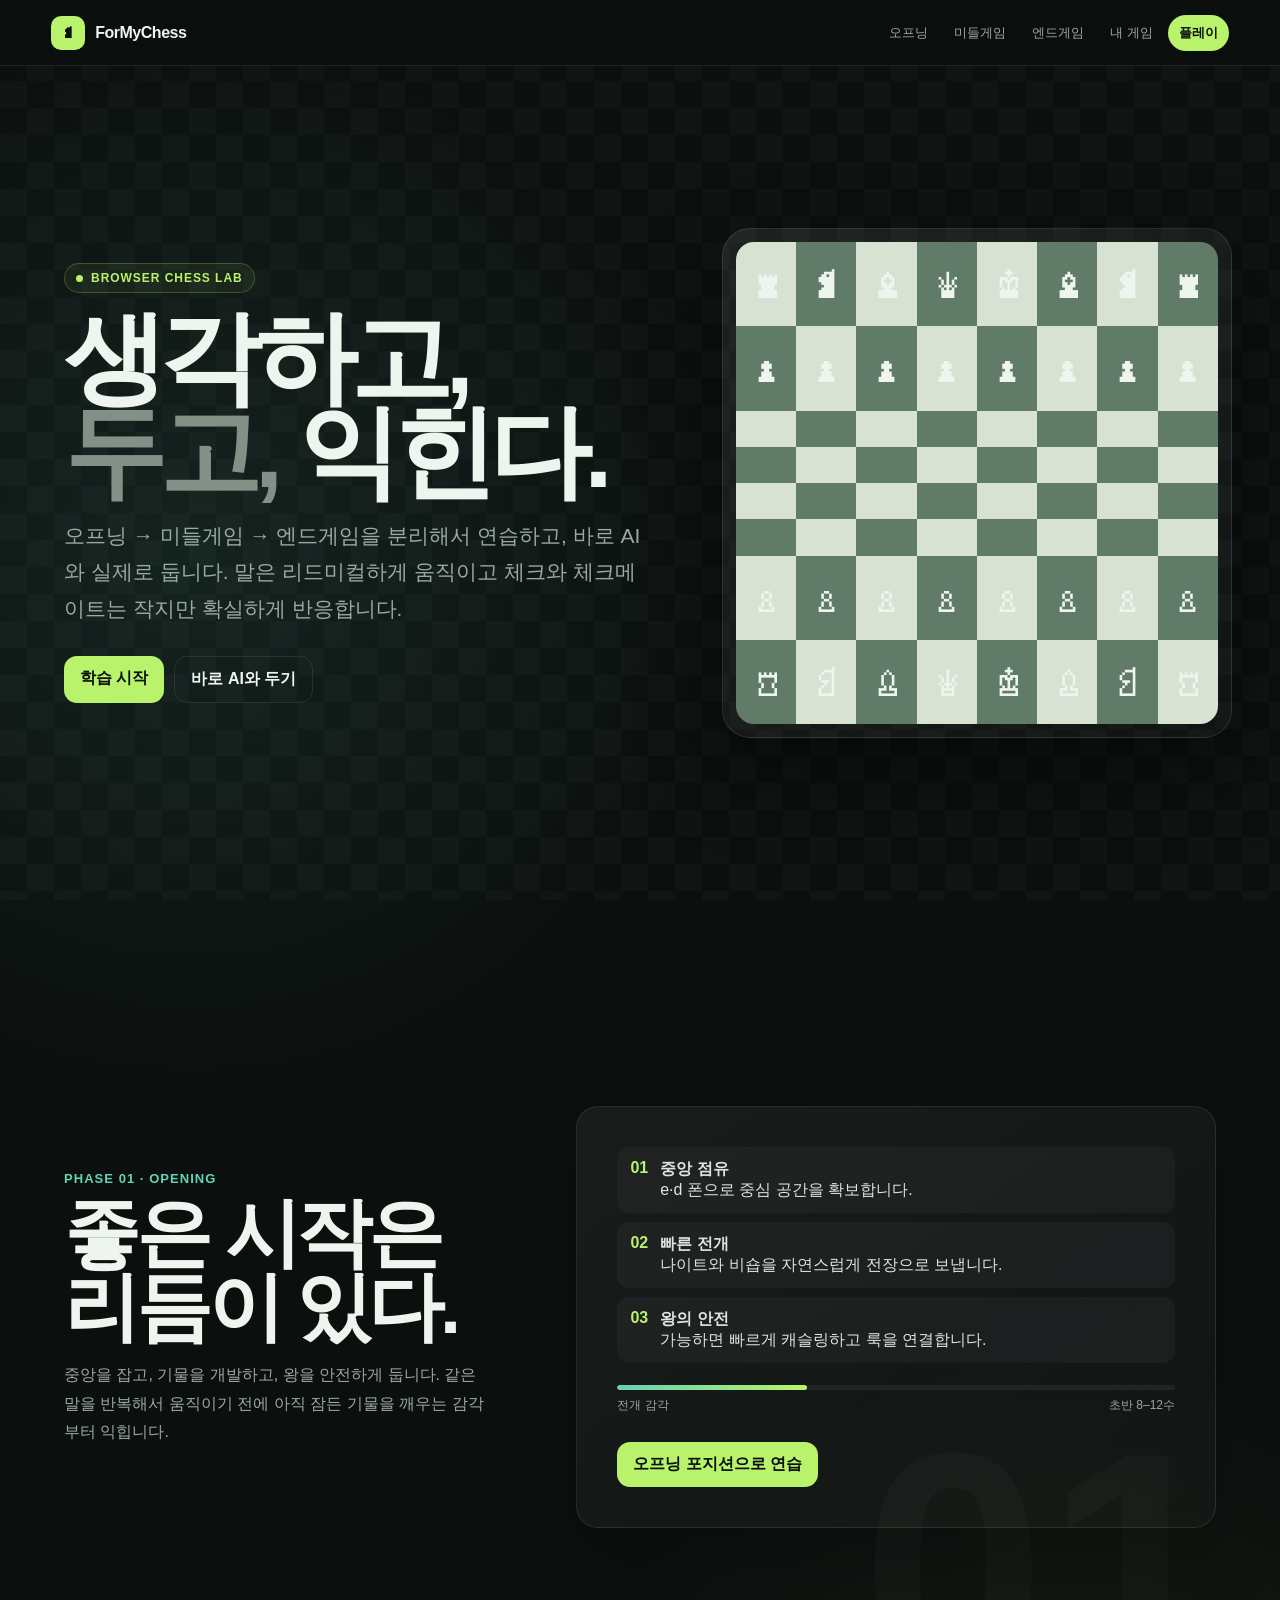
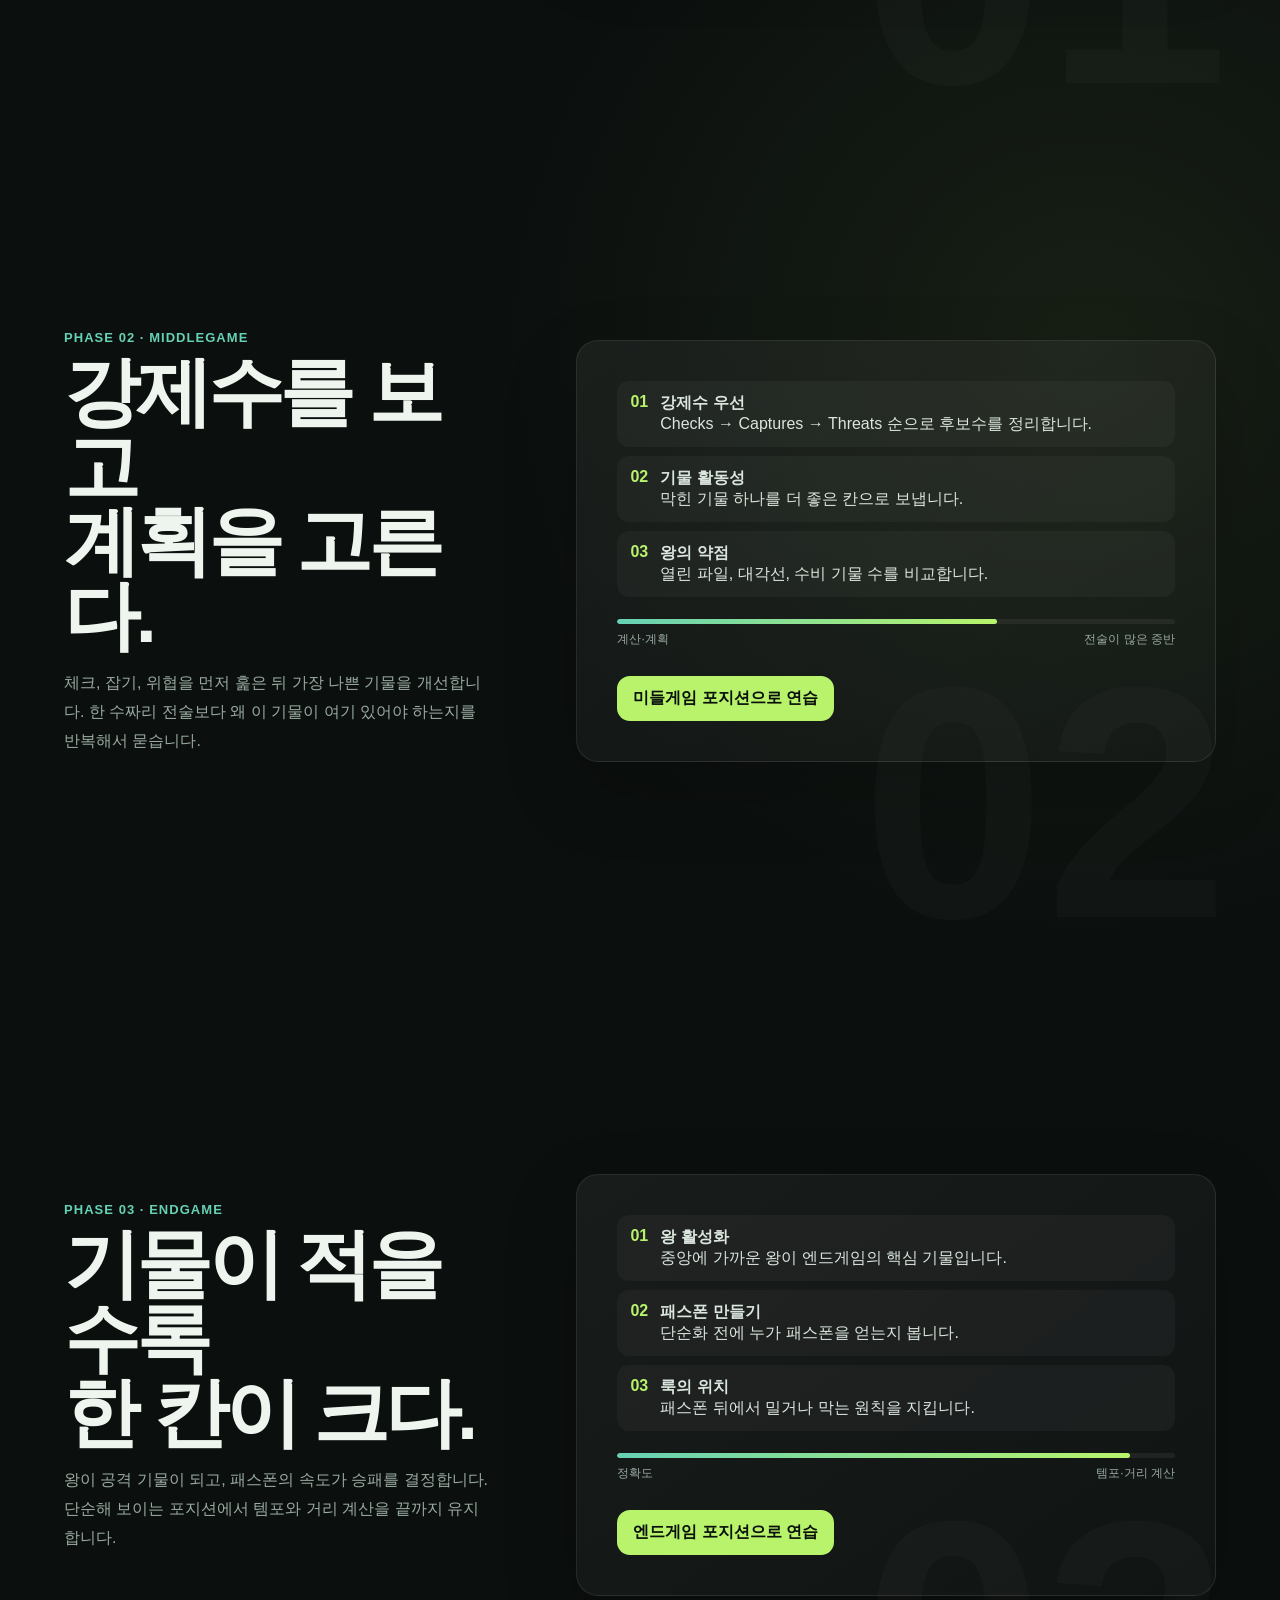
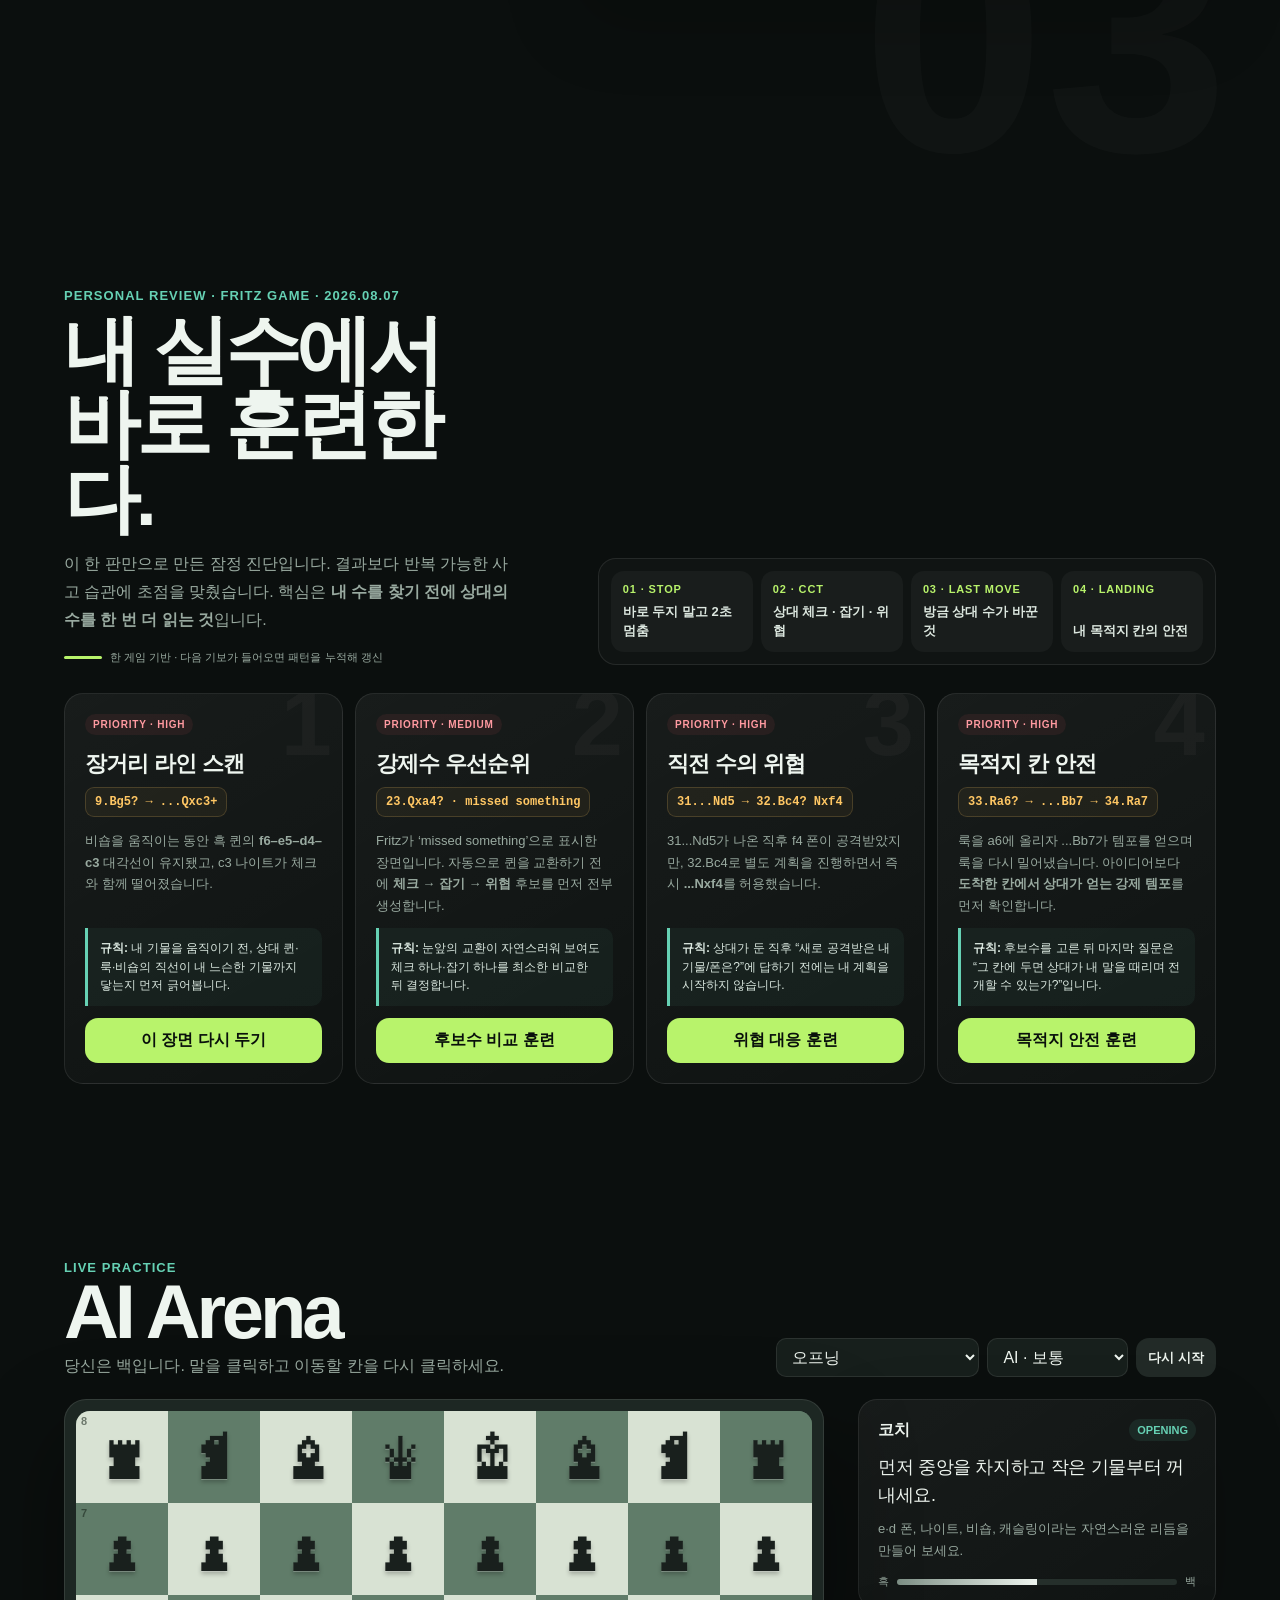
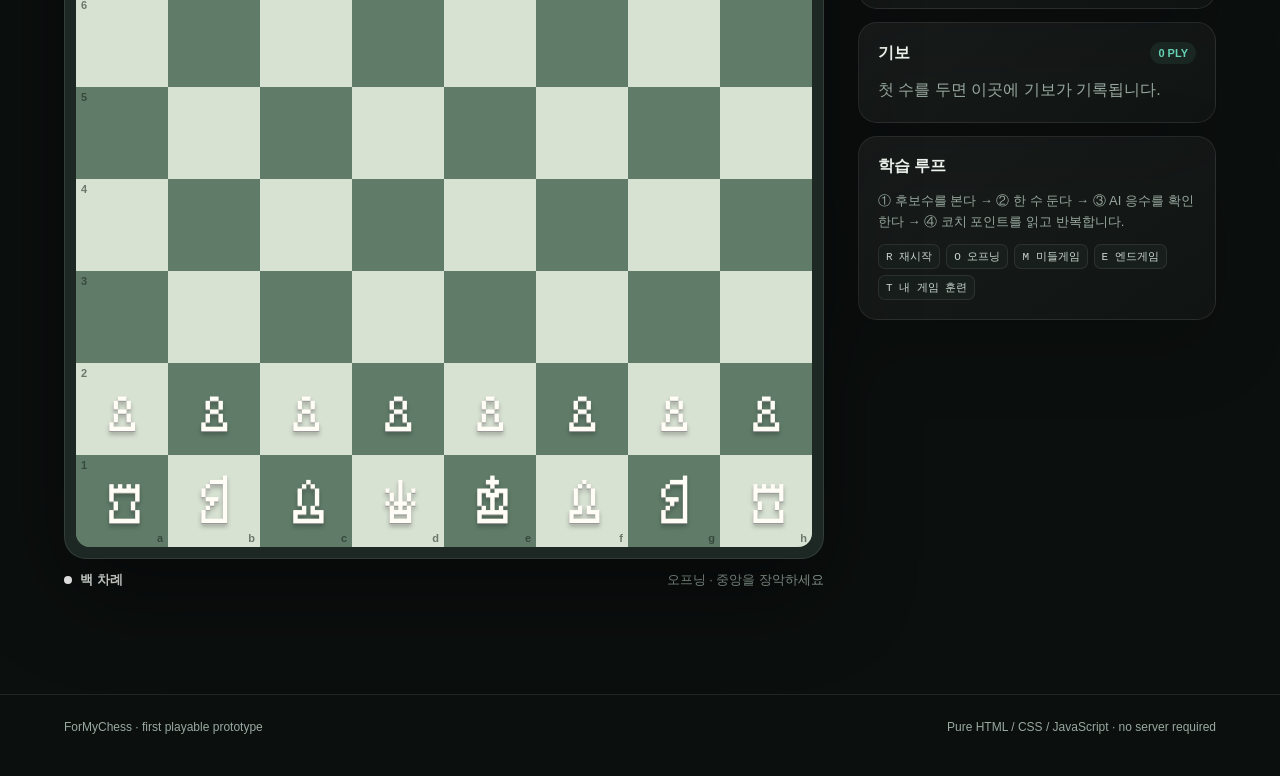
==== commit 94d7bfa5: "Apply personalized Fritz training" ====
--- a/index.html
+++ b/index.html
@@ -7,22 +7,22 @@
 <title>ForMyChess — 리듬으로 익히는 체스</title>
 <style>
 :root{--bg:#0b0f0e;--panel:#151c1a;--line:rgba(255,255,255,.09);--text:#eef5ef;--muted:#99aaa0;--accent:#b8f36b;--accent2:#66d1b4;--danger:#ff5d68;--gold:#ffc764;--light:#d8e2d3;--dark:#607c69;--move:230ms}*{box-sizing:border-box}html{scroll-behavior:smooth;scroll-snap-type:y proximity}body{margin:0;min-width:320px;color:var(--text);background:radial-gradient(circle at 15% 10%,rgba(102,209,180,.1),transparent 34rem),radial-gradient(circle at 85% 35%,rgba(184,243,107,.07),transparent 38rem),var(--bg);font-family:Inter,Pretendard,-apple-system,BlinkMacSystemFont,"Segoe UI",sans-serif;overflow-x:hidden}body:before{content:"";position:fixed;inset:0;z-index:-1;opacity:.024;background-image:linear-gradient(45deg,#fff 25%,transparent 25%),linear-gradient(-45deg,#fff 25%,transparent 25%),linear-gradient(45deg,transparent 75%,#fff 75%),linear-gradient(-45deg,transparent 75%,#fff 75%);background-size:54px 54px;background-position:0 0,0 27px,27px -27px,-27px 0;pointer-events:none}a{color:inherit;text-decoration:none}button,select{font:inherit}button{cursor:pointer}.top{position:sticky;top:0;z-index:60;height:66px;padding:0 clamp(16px,4vw,60px);display:flex;align-items:center;justify-content:space-between;border-bottom:1px solid var(--line);background:rgba(11,15,14,.78);backdrop-filter:blur(18px)}.brand{display:flex;align-items:center;gap:10px;font-weight:900;letter-spacing:-.03em}.mark{width:34px;aspect-ratio:1;border-radius:10px;display:grid;place-items:center;color:#09100b;background:var(--accent)}nav{display:flex;gap:4px;align-items:center}nav a{padding:9px 11px;border-radius:999px;color:var(--muted);font-size:13px;transition:.18s}nav a:hover{color:var(--text);background:rgba(255,255,255,.06)}nav .play{color:#0a100c;background:var(--accent);font-weight:900}section{min-height:calc(100svh - 66px);padding:clamp(56px,8vw,105px) clamp(18px,5vw,82px);display:grid;align-items:center;scroll-snap-align:start;scroll-margin-top:66px}.hero{grid-template-columns:minmax(0,1.1fr) minmax(320px,.9fr);gap:clamp(38px,7vw,95px);overflow:hidden}.eyebrow{display:inline-flex;align-items:center;gap:8px;padding:7px 11px;border:1px solid rgba(184,243,107,.23);border-radius:999px;color:var(--accent);background:rgba(184,243,107,.06);font-size:12px;font-weight:900;letter-spacing:.08em}.dot{width:7px;aspect-ratio:1;border-radius:50%;background:var(--accent);box-shadow:0 0 0 0 rgba(184,243,107,.45);animation:pulse 1.8s infinite}@keyframes pulse{70%{box-shadow:0 0 0 9px rgba(184,243,107,0)}}h1{margin:18px 0;font-size:clamp(52px,8vw,110px);line-height:.92;letter-spacing:-.065em}.soft{color:#829088}.hero p{max-width:650px;margin:0;color:var(--muted);font-size:clamp(16px,1.7vw,21px);line-height:1.75}.actions{display:flex;gap:10px;flex-wrap:wrap;margin-top:28px}.btn{border:0;border-radius:13px;padding:12px 16px;color:var(--text);background:#222a27;font-weight:900;transition:transform .18s,filter .18s}.btn:hover{transform:translateY(-2px);filter:brightness(1.08)}.btn.primary{color:#09100b;background:var(--accent)}.btn.ghost{border:1px solid var(--line);background:transparent}.btn.small{padding:9px 12px;font-size:13px}.heroBoardShell{justify-self:center;width:min(42vw,510px);min-width:320px;aspect-ratio:1;padding:13px;border:1px solid rgba(255,255,255,.1);border-radius:28px;background:linear-gradient(145deg,rgba(255,255,255,.08),rgba(255,255,255,.02));box-shadow:0 34px 85px rgba(0,0,0,.42);animation:float 5s ease-in-out infinite}@keyframes float{50%{transform:translateY(-12px) rotate(1deg)}}.heroBoard{width:100%;height:100%;display:grid;grid-template-columns:repeat(8,1fr);overflow:hidden;border-radius:18px}.heroSq{display:grid;place-items:center;font-size:clamp(23px,3.3vw,42px)}.heroSq.light{background:var(--light)}.heroSq.dark{background:var(--dark)}.phase{position:relative}.phase:after{content:attr(data-n);position:absolute;right:4vw;bottom:0;font-size:min(28vw,330px);font-weight:900;line-height:1;color:rgba(255,255,255,.025);pointer-events:none}.phaseWrap{position:relative;z-index:1;width:min(1160px,100%);margin:auto;display:grid;grid-template-columns:minmax(0,.8fr) minmax(0,1.2fr);gap:clamp(32px,7vw,86px);align-items:center}.kicker{color:var(--accent2);font-weight:900;font-size:13px;letter-spacing:.08em}.phase h2,.arena h2{margin:10px 0 14px;font-size:clamp(42px,6vw,76px);line-height:.98;letter-spacing:-.055em}.copy{color:var(--muted);line-height:1.8;max-width:520px}.card,.panel{border:1px solid var(--line);border-radius:22px;background:linear-gradient(145deg,rgba(255,255,255,.055),rgba(255,255,255,.025));padding:clamp(22px,4vw,40px);box-shadow:0 28px 75px rgba(0,0,0,.18)}.focus{display:grid;gap:9px;margin:0 0 22px;padding:0;list-style:none}.focus li{display:flex;gap:12px;padding:12px 13px;border-radius:12px;background:rgba(255,255,255,.035);color:#dbe6de}.focus b{color:var(--accent);font-variant-numeric:tabular-nums}.meter{height:5px;border-radius:99px;background:rgba(255,255,255,.06);overflow:hidden}.meter span{display:block;height:100%;width:var(--w);background:linear-gradient(90deg,var(--accent2),var(--accent));border-radius:inherit}.meterLabel{display:flex;justify-content:space-between;margin-top:7px;color:var(--muted);font-size:12px}.arena{min-height:auto;padding-top:80px;padding-bottom:105px;align-items:start}.arenaWrap{width:min(1320px,100%);margin:auto}.arenaHead{display:flex;justify-content:space-between;align-items:end;gap:20px;flex-wrap:wrap;margin-bottom:22px}.arenaHead h2{margin:0}.arenaHead p{margin:7px 0 0;color:var(--muted)}.controls{display:flex;gap:8px;flex-wrap:wrap}.control{color:var(--text);border:1px solid var(--line);background:#171f1c;border-radius:10px;padding:9px 31px 9px 11px;outline:none}.game{display:grid;grid-template-columns:minmax(320px,760px) minmax(280px,1fr);gap:clamp(18px,3vw,34px);align-items:start}.boardFrame{position:relative;width:100%;aspect-ratio:1;padding:11px;border-radius:22px;background:#1d2723;border:1px solid rgba(255,255,255,.1);box-shadow:0 36px 90px rgba(0,0,0,.42);user-select:none;touch-action:manipulation}.board{position:relative;width:100%;height:100%;display:grid;grid-template-columns:repeat(8,1fr);grid-template-rows:repeat(8,1fr);overflow:hidden;border-radius:14px;background:var(--dark)}.square{position:relative;display:grid;place-items:center;border:0;padding:0;min-width:0;min-height:0;color:#142017;transition:filter .16s,box-shadow .16s}.square.light{background:var(--light)}.square.dark{background:var(--dark)}.square:before{content:"";position:absolute;inset:0;opacity:0;background:rgba(184,243,107,.24);transition:opacity .16s}.square.selected:before{opacity:1;box-shadow:inset 0 0 0 4px rgba(184,243,107,.65)}.square.last:after{content:"";position:absolute;inset:0;background:rgba(255,199,100,.18);pointer-events:none}.moveDot{position:absolute;z-index:4;width:18%;aspect-ratio:1;border-radius:50%;background:rgba(16,32,23,.42);box-shadow:0 0 0 5px rgba(255,255,255,.07)}.square.capture .moveDot{width:78%;background:transparent;box-shadow:inset 0 0 0 clamp(4px,.7vw,8px) rgba(25,49,35,.36)}.coord{position:absolute;z-index:5;font-size:clamp(8px,1vw,11px);font-weight:900;opacity:.55;pointer-events:none}.coord.r{left:5px;top:4px}.coord.f{right:5px;bottom:3px}.piece{position:relative;z-index:6;width:100%;height:100%;display:grid;place-items:center;font-family:"Arial Unicode MS","Noto Sans Symbols 2",serif;font-size:clamp(33px,6vw,69px);line-height:1;filter:drop-shadow(0 3px 2px rgba(0,0,0,.24));transform:translateY(-1%);transition:transform .13s,opacity .12s;pointer-events:none}.square:hover .piece{transform:translateY(-5%) scale(1.035)}.whitePiece{color:#fffdf5;text-shadow:0 1px 0 #999}.blackPiece{color:#19201d;text-shadow:0 1px 0 rgba(255,255,255,.25)}.square.check{animation:check .72s ease-in-out infinite alternate;box-shadow:inset 0 0 0 5px rgba(255,93,104,.88),inset 0 0 34px rgba(255,93,104,.5);z-index:7}@keyframes check{to{filter:saturate(1.5) brightness(1.08)}}.ghostMove{position:absolute;z-index:30;display:grid;place-items:center;pointer-events:none;font-family:"Arial Unicode MS","Noto Sans Symbols 2",serif;line-height:1;filter:drop-shadow(0 7px 5px rgba(0,0,0,.28));transition:transform var(--move) cubic-bezier(.22,.8,.22,1);will-change:transform}.boardFrame.ring{animation:ring .34s ease}@keyframes ring{35%{box-shadow:0 0 0 3px rgba(255,93,104,.28),0 36px 90px rgba(0,0,0,.42)}}.status{display:flex;justify-content:space-between;gap:12px;align-items:center;margin-top:12px;color:var(--muted);font-size:13px}.turn{display:inline-flex;align-items:center;gap:8px;color:var(--text);font-weight:900}.turnDot{width:8px;aspect-ratio:1;border-radius:50%;background:#fff}.turnDot.black{background:#222;border:1px solid #666}.thinking{display:none;gap:4px;align-items:center}.thinking.show{display:flex}.thinking i{width:5px;height:5px;border-radius:50%;background:var(--accent);animation:think 1s infinite}.thinking i:nth-child(2){animation-delay:.12s}.thinking i:nth-child(3){animation-delay:.24s}@keyframes think{50%{transform:translateY(-4px)}}.side{display:grid;gap:13px}.panel{padding:19px;border-radius:19px}.panelTitle{display:flex;justify-content:space-between;align-items:center;gap:12px;margin-bottom:13px}.panelTitle h3{margin:0;font-size:16px}.pill{padding:5px 8px;border-radius:999px;background:rgba(102,209,180,.09);color:var(--accent2);font-size:11px;font-weight:900}.coachMain{font-size:18px;line-height:1.55;letter-spacing:-.02em;margin:0 0 8px}.coachSub{color:var(--muted);font-size:13px;line-height:1.65;margin:0}.moves{display:grid;grid-template-columns:34px 1fr 1fr;gap:7px 9px;max-height:220px;overflow:auto;font-variant-numeric:tabular-nums}.moves .n{color:#708078}.moves .mv{color:#dce7df;font-weight:800}.empty{grid-column:1/-1;color:var(--muted);line-height:1.6}.evalWrap{display:grid;grid-template-columns:auto 1fr auto;gap:8px;align-items:center;margin-top:13px;color:var(--muted);font-size:11px}.eval{height:6px;border-radius:99px;overflow:hidden;background:#26302c}.evalFill{height:100%;width:50%;background:linear-gradient(90deg,#7f9187,#eff6f0);transition:width .25s}.keys{display:flex;flex-wrap:wrap;gap:6px;margin-top:11px}kbd{border:1px solid var(--line);border-radius:7px;padding:4px 7px;background:#171e1c;color:#cbd7cf;font-size:11px}.toast{position:fixed;left:50%;top:84px;z-index:100;transform:translate(-50%,-14px) scale(.96);opacity:0;pointer-events:none;padding:9px 13px;border:1px solid var(--line);border-radius:999px;background:rgba(12,18,15,.94);box-shadow:0 18px 50px rgba(0,0,0,.35);font-size:13px;font-weight:900;letter-spacing:.05em;transition:.18s}.toast.show{opacity:1;transform:translate(-50%,0) scale(1)}.toast.danger{border-color:rgba(255,93,104,.4)}.mate{position:fixed;inset:0;z-index:90;display:grid;place-items:center;opacity:0;pointer-events:none;background:rgba(6,8,7,.15);transition:opacity .22s}.mate.show{opacity:1}.mateCard{transform:scale(.9) translateY(10px);padding:21px 25px;border:1px solid rgba(255,255,255,.12);border-radius:21px;background:rgba(13,18,16,.94);box-shadow:0 30px 90px rgba(0,0,0,.46);text-align:center;transition:transform .28s}.mate.show .mateCard{transform:scale(1)}.mateCard b{display:block;font-size:25px}.mateCard span{display:block;margin-top:6px;color:var(--muted);font-size:13px}.spark{position:fixed;z-index:91;width:6px;height:6px;border-radius:2px;background:var(--accent);pointer-events:none;animation:spark .75s ease-out forwards}@keyframes spark{to{transform:translate(var(--dx),var(--dy)) rotate(180deg) scale(.2);opacity:0}}footer{border-top:1px solid var(--line);padding:25px clamp(18px,5vw,82px) 42px;display:flex;justify-content:space-between;gap:18px;flex-wrap:wrap;color:var(--muted);font-size:12px}@media(max-width:980px){.hero{grid-template-columns:1fr}.heroBoardShell{width:min(76vw,500px)}.phaseWrap{grid-template-columns:1fr}.game{grid-template-columns:1fr}.side{grid-template-columns:repeat(2,minmax(0,1fr))}}@media(max-width:720px){.top{height:60px;padding:0 13px}.brand span:last-child{display:none}nav a{padding:8px;font-size:12px}section{min-height:auto;padding:72px 17px;scroll-margin-top:60px}.hero{min-height:calc(100svh - 60px);padding-top:46px}.heroBoardShell{min-width:0;width:100%}.side{grid-template-columns:1fr}.arena{padding:68px 13px 78px}.boardFrame{padding:7px;border-radius:16px}.board{border-radius:10px}.piece{font-size:clamp(31px,11vw,58px)}.controls{width:100%}.control{flex:1}}@media(prefers-reduced-motion:reduce){*,*:before,*:after{animation-duration:.001ms!important;transition-duration:.001ms!important;scroll-behavior:auto!important}}
-</style>
+.personal{min-height:auto;padding-top:86px;padding-bottom:96px;align-items:start}.personalWrap{width:min(1240px,100%);margin:auto}.personalHead{display:grid;grid-template-columns:minmax(0,.85fr) minmax(320px,1.15fr);gap:clamp(26px,6vw,78px);align-items:end;margin-bottom:28px}.personalHead h2{margin:10px 0 14px;font-size:clamp(42px,6vw,76px);line-height:.98;letter-spacing:-.055em}.personalNote{color:var(--muted);line-height:1.75;margin:0}.rhythm{display:grid;grid-template-columns:repeat(4,1fr);gap:8px;padding:12px;border:1px solid var(--line);border-radius:18px;background:rgba(255,255,255,.025)}.rhythmStep{min-height:78px;padding:12px;border-radius:13px;background:rgba(255,255,255,.035);display:flex;flex-direction:column;justify-content:space-between;gap:8px}.rhythmStep b{color:var(--accent);font-size:11px;letter-spacing:.08em}.rhythmStep span{font-size:13px;line-height:1.45;color:#dce7df;font-weight:800}.weakGrid{display:grid;grid-template-columns:repeat(4,minmax(0,1fr));gap:12px}.weakCard{position:relative;overflow:hidden;min-height:310px;padding:20px;border:1px solid var(--line);border-radius:19px;background:linear-gradient(150deg,rgba(255,255,255,.055),rgba(255,255,255,.02));display:flex;flex-direction:column}.weakCard:after{content:attr(data-n);position:absolute;right:10px;top:-17px;color:rgba(255,255,255,.035);font-size:92px;font-weight:900;line-height:1;pointer-events:none}.weakTag{width:max-content;padding:5px 8px;border-radius:999px;background:rgba(255,93,104,.08);color:#ff9aa1;font-size:10px;font-weight:900;letter-spacing:.08em}.weakCard h3{margin:14px 0 8px;font-size:22px;letter-spacing:-.035em}.moment{display:inline-flex;width:max-content;max-width:100%;padding:7px 9px;margin:0 0 13px;border:1px solid rgba(255,199,100,.18);border-radius:9px;color:var(--gold);background:rgba(255,199,100,.055);font:800 12px ui-monospace,SFMono-Regular,Menlo,monospace}.weakCard p{margin:0 0 12px;color:var(--muted);font-size:13px;line-height:1.65}.microRule{margin-top:auto;padding:11px 12px;border-left:3px solid var(--accent2);border-radius:0 10px 10px 0;background:rgba(102,209,180,.055);color:#dbe8e0;font-size:12px;line-height:1.55}.weakCard .btn{width:100%;margin-top:12px}.confidence{display:flex;gap:8px;align-items:center;margin-top:16px;color:var(--muted);font-size:11px}.confidence:before{content:"";width:38px;height:3px;border-radius:99px;background:var(--accent)}@media(max-width:1080px){.weakGrid{grid-template-columns:repeat(2,minmax(0,1fr))}.personalHead{grid-template-columns:1fr}.rhythm{grid-template-columns:repeat(2,1fr)}}@media(max-width:620px){.weakGrid{grid-template-columns:1fr}.rhythm{grid-template-columns:1fr}.weakCard{min-height:0}.personal{padding:66px 14px 74px}}</style>
 </head>
 <body>
-<header class="top"><a class="brand" href="#home"><span class="mark">♞</span><span>ForMyChess</span></a><nav><a href="#opening">오프닝</a><a href="#middlegame">미들게임</a><a href="#endgame">엔드게임</a><a class="play" href="#arena">플레이</a></nav></header>
+<header class="top"><a class="brand" href="#home"><span class="mark">♞</span><span>ForMyChess</span></a><nav><a href="#opening">오프닝</a><a href="#middlegame">미들게임</a><a href="#endgame">엔드게임</a><a href="#personal">내 게임</a><a class="play" href="#arena">플레이</a></nav></header>
 <main>
 <section class="hero" id="home"><div><span class="eyebrow"><span class="dot"></span>BROWSER CHESS LAB</span><h1>생각하고,<br><span class="soft">두고,</span> 익힌다.</h1><p>오프닝 → 미들게임 → 엔드게임을 분리해서 연습하고, 바로 AI와 실제로 둡니다. 말은 리드미컬하게 움직이고 체크와 체크메이트는 작지만 확실하게 반응합니다.</p><div class="actions"><a class="btn primary" href="#opening">학습 시작</a><a class="btn ghost" href="#arena">바로 AI와 두기</a></div></div><div class="heroBoardShell" aria-hidden="true"><div class="heroBoard" id="heroBoard"></div></div></section>
 <section class="phase" id="opening" data-n="01"><div class="phaseWrap"><div><div class="kicker">PHASE 01 · OPENING</div><h2>좋은 시작은<br>리듬이 있다.</h2><p class="copy">중앙을 잡고, 기물을 개발하고, 왕을 안전하게 둡니다. 같은 말을 반복해서 움직이기 전에 아직 잠든 기물을 깨우는 감각부터 익힙니다.</p></div><div class="card"><ul class="focus"><li><b>01</b><span><strong>중앙 점유</strong><br>e·d 폰으로 중심 공간을 확보합니다.</span></li><li><b>02</b><span><strong>빠른 전개</strong><br>나이트와 비숍을 자연스럽게 전장으로 보냅니다.</span></li><li><b>03</b><span><strong>왕의 안전</strong><br>가능하면 빠르게 캐슬링하고 룩을 연결합니다.</span></li></ul><div class="meter"><span style="--w:34%"></span></div><div class="meterLabel"><span>전개 감각</span><span>초반 8–12수</span></div><div class="actions"><button class="btn primary stageBtn" data-stage="opening">오프닝 포지션으로 연습</button></div></div></div></section>
 <section class="phase" id="middlegame" data-n="02"><div class="phaseWrap"><div><div class="kicker">PHASE 02 · MIDDLEGAME</div><h2>강제수를 보고<br>계획을 고른다.</h2><p class="copy">체크, 잡기, 위협을 먼저 훑은 뒤 가장 나쁜 기물을 개선합니다. 한 수짜리 전술보다 왜 이 기물이 여기 있어야 하는지를 반복해서 묻습니다.</p></div><div class="card"><ul class="focus"><li><b>01</b><span><strong>강제수 우선</strong><br>Checks → Captures → Threats 순으로 후보수를 정리합니다.</span></li><li><b>02</b><span><strong>기물 활동성</strong><br>막힌 기물 하나를 더 좋은 칸으로 보냅니다.</span></li><li><b>03</b><span><strong>왕의 약점</strong><br>열린 파일, 대각선, 수비 기물 수를 비교합니다.</span></li></ul><div class="meter"><span style="--w:68%"></span></div><div class="meterLabel"><span>계산·계획</span><span>전술이 많은 중반</span></div><div class="actions"><button class="btn primary stageBtn" data-stage="middlegame">미들게임 포지션으로 연습</button></div></div></div></section>
 <section class="phase" id="endgame" data-n="03"><div class="phaseWrap"><div><div class="kicker">PHASE 03 · ENDGAME</div><h2>기물이 적을수록<br>한 칸이 크다.</h2><p class="copy">왕이 공격 기물이 되고, 패스폰의 속도가 승패를 결정합니다. 단순해 보이는 포지션에서 템포와 거리 계산을 끝까지 유지합니다.</p></div><div class="card"><ul class="focus"><li><b>01</b><span><strong>왕 활성화</strong><br>중앙에 가까운 왕이 엔드게임의 핵심 기물입니다.</span></li><li><b>02</b><span><strong>패스폰 만들기</strong><br>단순화 전에 누가 패스폰을 얻는지 봅니다.</span></li><li><b>03</b><span><strong>룩의 위치</strong><br>패스폰 뒤에서 밀거나 막는 원칙을 지킵니다.</span></li></ul><div class="meter"><span style="--w:92%"></span></div><div class="meterLabel"><span>정확도</span><span>템포·거리 계산</span></div><div class="actions"><button class="btn primary stageBtn" data-stage="endgame">엔드게임 포지션으로 연습</button></div></div></div></section>
-<section class="arena" id="arena"><div class="arenaWrap"><div class="arenaHead"><div><div class="kicker">LIVE PRACTICE</div><h2>AI Arena</h2><p>당신은 백입니다. 말을 클릭하고 이동할 칸을 다시 클릭하세요.</p></div><div class="controls"><select id="stage" class="control"><option value="opening">오프닝</option><option value="middlegame">미들게임</option><option value="endgame">엔드게임</option></select><select id="difficulty" class="control"><option value="1">AI · 가볍게</option><option value="2" selected>AI · 보통</option><option value="3">AI · 깊게</option></select><button id="reset" class="btn small">다시 시작</button></div></div><div class="game"><div><div class="boardFrame" id="boardFrame"><div class="board" id="board" aria-label="체스판"></div></div><div class="status"><span class="turn"><span class="turnDot" id="turnDot"></span><span id="turnText">백 차례</span></span><span class="thinking" id="thinking"><span>AI 계산 중</span><i></i><i></i><i></i></span><span id="statusText"></span></div></div><aside class="side"><div class="panel"><div class="panelTitle"><h3>코치</h3><span class="pill" id="phasePill"></span></div><p class="coachMain" id="coachMain"></p><p class="coachSub" id="coachSub"></p><div class="evalWrap"><span>흑</span><div class="eval"><div class="evalFill" id="evalFill"></div></div><span>백</span></div></div><div class="panel"><div class="panelTitle"><h3>기보</h3><span class="pill" id="moveCount">0 PLY</span></div><div class="moves" id="moveList"><div class="empty">첫 수를 두면 이곳에 기보가 기록됩니다.</div></div></div><div class="panel"><div class="panelTitle"><h3>학습 루프</h3></div><p class="coachSub">① 후보수를 본다 → ② 한 수 둔다 → ③ AI 응수를 확인한다 → ④ 코치 포인트를 읽고 반복합니다.</p><div class="keys"><kbd>R 재시작</kbd><kbd>O 오프닝</kbd><kbd>M 미들게임</kbd><kbd>E 엔드게임</kbd></div></div></aside></div></div></section>
+<section class="personal" id="personal"><div class="personalWrap"><div class="personalHead"><div><div class="kicker">PERSONAL REVIEW · FRITZ GAME · 2026.08.07</div><h2>내 실수에서<br>바로 훈련한다.</h2><p class="personalNote">이 한 판만으로 만든 잠정 진단입니다. 결과보다 반복 가능한 사고 습관에 초점을 맞췄습니다. 핵심은 <strong>내 수를 찾기 전에 상대의 수를 한 번 더 읽는 것</strong>입니다.</p><div class="confidence">한 게임 기반 · 다음 기보가 들어오면 패턴을 누적해 갱신</div></div><div class="rhythm" aria-label="개인 사고 루프"><div class="rhythmStep"><b>01 · STOP</b><span>바로 두지 말고 2초 멈춤</span></div><div class="rhythmStep"><b>02 · CCT</b><span>상대 체크 · 잡기 · 위협</span></div><div class="rhythmStep"><b>03 · LAST MOVE</b><span>방금 상대 수가 바꾼 것</span></div><div class="rhythmStep"><b>04 · LANDING</b><span>내 목적지 칸의 안전</span></div></div></div><div class="weakGrid"><article class="weakCard" data-n="1"><span class="weakTag">PRIORITY · HIGH</span><h3>장거리 라인 스캔</h3><span class="moment">9.Bg5? → ...Qxc3+</span><p>비숍을 움직이는 동안 흑 퀸의 <strong>f6–e5–d4–c3</strong> 대각선이 유지됐고, c3 나이트가 체크와 함께 떨어졌습니다.</p><div class="microRule"><strong>규칙:</strong> 내 기물을 움직이기 전, 상대 퀸·룩·비숍의 직선이 내 느슨한 기물까지 닿는지 먼저 긁어봅니다.</div><button class="btn primary stageBtn" data-stage="personalRay">이 장면 다시 두기</button></article><article class="weakCard" data-n="2"><span class="weakTag">PRIORITY · MEDIUM</span><h3>강제수 우선순위</h3><span class="moment">23.Qxa4? · missed something</span><p>Fritz가 ‘missed something’으로 표시한 장면입니다. 자동으로 퀸을 교환하기 전에 <strong>체크 → 잡기 → 위협</strong> 후보를 먼저 전부 생성합니다.</p><div class="microRule"><strong>규칙:</strong> 눈앞의 교환이 자연스러워 보여도 체크 하나·잡기 하나를 최소한 비교한 뒤 결정합니다.</div><button class="btn primary stageBtn" data-stage="personalCct">후보수 비교 훈련</button></article><article class="weakCard" data-n="3"><span class="weakTag">PRIORITY · HIGH</span><h3>직전 수의 위협</h3><span class="moment">31...Nd5 → 32.Bc4? Nxf4</span><p>31...Nd5가 나온 직후 f4 폰이 공격받았지만, 32.Bc4로 별도 계획을 진행하면서 즉시 <strong>...Nxf4</strong>를 허용했습니다.</p><div class="microRule"><strong>규칙:</strong> 상대가 둔 직후 “새로 공격받은 내 기물/폰은?”에 답하기 전에는 내 계획을 시작하지 않습니다.</div><button class="btn primary stageBtn" data-stage="personalThreat">위협 대응 훈련</button></article><article class="weakCard" data-n="4"><span class="weakTag">PRIORITY · HIGH</span><h3>목적지 칸 안전</h3><span class="moment">33.Ra6? → ...Bb7 → 34.Ra7</span><p>룩을 a6에 올리자 ...Bb7가 템포를 얻으며 룩을 다시 밀어냈습니다. 아이디어보다 <strong>도착한 칸에서 상대가 얻는 강제 템포</strong>를 먼저 확인합니다.</p><div class="microRule"><strong>규칙:</strong> 후보수를 고른 뒤 마지막 질문은 “그 칸에 두면 상대가 내 말을 때리며 전개할 수 있는가?”입니다.</div><button class="btn primary stageBtn" data-stage="personalSquare">목적지 안전 훈련</button></article></div></div></section><section class="arena" id="arena"><div class="arenaWrap"><div class="arenaHead"><div><div class="kicker">LIVE PRACTICE</div><h2>AI Arena</h2><p>당신은 백입니다. 말을 클릭하고 이동할 칸을 다시 클릭하세요.</p></div><div class="controls"><select id="stage" class="control"><option value="opening">오프닝</option><option value="middlegame">미들게임</option><option value="endgame">엔드게임</option><optgroup label="내 게임 약점 훈련"><option value="personalRay">장거리 라인 스캔</option><option value="personalCct">강제수 후보 비교</option><option value="personalThreat">직전 수의 위협</option><option value="personalSquare">목적지 칸 안전</option></optgroup></select><select id="difficulty" class="control"><option value="1">AI · 가볍게</option><option value="2" selected>AI · 보통</option><option value="3">AI · 깊게</option></select><button id="reset" class="btn small">다시 시작</button></div></div><div class="game"><div><div class="boardFrame" id="boardFrame"><div class="board" id="board" aria-label="체스판"></div></div><div class="status"><span class="turn"><span class="turnDot" id="turnDot"></span><span id="turnText">백 차례</span></span><span class="thinking" id="thinking"><span>AI 계산 중</span><i></i><i></i><i></i></span><span id="statusText"></span></div></div><aside class="side"><div class="panel"><div class="panelTitle"><h3>코치</h3><span class="pill" id="phasePill"></span></div><p class="coachMain" id="coachMain"></p><p class="coachSub" id="coachSub"></p><div class="evalWrap"><span>흑</span><div class="eval"><div class="evalFill" id="evalFill"></div></div><span>백</span></div></div><div class="panel"><div class="panelTitle"><h3>기보</h3><span class="pill" id="moveCount">0 PLY</span></div><div class="moves" id="moveList"><div class="empty">첫 수를 두면 이곳에 기보가 기록됩니다.</div></div></div><div class="panel"><div class="panelTitle"><h3>학습 루프</h3></div><p class="coachSub">① 후보수를 본다 → ② 한 수 둔다 → ③ AI 응수를 확인한다 → ④ 코치 포인트를 읽고 반복합니다.</p><div class="keys"><kbd>R 재시작</kbd><kbd>O 오프닝</kbd><kbd>M 미들게임</kbd><kbd>E 엔드게임</kbd><kbd>T 내 게임 훈련</kbd></div></div></aside></div></div></section>
 </main>
 <footer><span>ForMyChess · first playable prototype</span><span>Pure HTML / CSS / JavaScript · no server required</span></footer><div class="toast" id="toast" role="status"></div><div class="mate" id="mate"><div class="mateCard"><b id="mateTitle"></b><span id="mateSub"></span></div></div>
 <script>
 (()=>{'use strict';
 const S={K:'♔',Q:'♕',R:'♖',B:'♗',N:'♘',P:'♙',k:'♚',q:'♛',r:'♜',b:'♝',n:'♞',p:'♟'},F='abcdefgh';
-const ST={opening:{fen:'rnbqkbnr/pppppppp/8/8/8/8/PPPPPPPP/RNBQKBNR w KQkq - 0 1',label:'OPENING',status:'오프닝 · 중앙을 장악하세요',main:'먼저 중앙을 차지하고 작은 기물부터 꺼내세요.',sub:'e·d 폰, 나이트, 비숍, 캐슬링이라는 자연스러운 리듬을 만들어 보세요.'},middlegame:{fen:'r1bq1rk1/ppp2ppp/2np1n2/2b1p3/2B1P3/2NP1N2/PPP2PPP/R1BQ1RK1 w - - 4 7',label:'MIDDLEGAME',status:'미들게임 · 강제수부터 확인하세요',main:'Checks → Captures → Threats 순서로 후보수를 훑어보세요.',sub:'왕의 안전과 가장 활동이 나쁜 기물을 함께 확인합니다.'},endgame:{fen:'8/5pk1/4p1p1/8/3P4/4P1P1/5PK1/3R4 w - - 0 1',label:'ENDGAME',status:'엔드게임 · 왕과 패스폰의 거리를 재세요',main:'엔드게임에서는 왕도 공격 기물입니다.',sub:'폰을 밀기 전에 왕의 거리와 룩의 위치를 먼저 확인하세요.'}};
+const ST={opening:{fen:'rnbqkbnr/pppppppp/8/8/8/8/PPPPPPPP/RNBQKBNR w KQkq - 0 1',label:'OPENING',status:'오프닝 · 중앙을 장악하세요',main:'먼저 중앙을 차지하고 작은 기물부터 꺼내세요.',sub:'e·d 폰, 나이트, 비숍, 캐슬링이라는 자연스러운 리듬을 만들어 보세요.'},middlegame:{fen:'r1bq1rk1/ppp2ppp/2np1n2/2b1p3/2B1P3/2NP1N2/PPP2PPP/R1BQ1RK1 w - - 4 7',label:'MIDDLEGAME',status:'미들게임 · 강제수부터 확인하세요',main:'Checks → Captures → Threats 순서로 후보수를 훑어보세요.',sub:'왕의 안전과 가장 활동이 나쁜 기물을 함께 확인합니다.'},endgame:{fen:'8/5pk1/4p1p1/8/3P4/4P1P1/5PK1/3R4 w - - 0 1',label:'ENDGAME',status:'엔드게임 · 왕과 패스폰의 거리를 재세요',main:'엔드게임에서는 왕도 공격 기물입니다.',sub:'폰을 밀기 전에 왕의 거리와 룩의 위치를 먼저 확인하세요.'},personalRay:{fen:'rn2kbnr/pp3ppp/2p1bq2/8/1P6/P1NP1N2/2P2PPP/R1BQKB1R w KQkq - 1 9',label:'MY GAME · RAY',status:'개인 훈련 · 상대 장거리 라인을 먼저 스캔',main:'9수째 장면입니다. c3 나이트가 흑 퀸의 대각선 위에 있습니다.',sub:'f6 → e5 → d4 → c3를 눈으로 연결하세요. 이 라인을 끊거나 나이트를 안전하게 만든 뒤 다른 계획을 시작합니다.',personal:true},personalCct:{fen:'rn1r3k/4np2/1p4pp/1R1b4/q7/2P2N2/4BPPP/3Q1RK1 w - - 1 23',label:'MY GAME · CCT',status:'개인 훈련 · 자연스러운 교환 전에 강제수 생성',main:'23수째 장면입니다. Qxa4를 자동으로 두기 전에 후보수를 더 만드세요.',sub:'답을 외우는 훈련이 아닙니다. 체크 → 잡기 → 위협 순서로 최소 3개 후보를 만든 뒤 한 수를 고릅니다.',personal:true},personalThreat:{fen:'8/R4pk1/1pb3pp/3n4/1P3PP1/8/4B2P/6K1 w - - 1 32',label:'MY GAME · THREAT',status:'개인 훈련 · 31...Nd5가 만든 위협을 먼저 해결',main:'흑의 직전 수는 ...Nd5입니다. 새로 공격받은 백의 폰 하나를 먼저 찾으세요.',sub:'32.Bc4?처럼 별도 계획을 시작하면 ...Nxf4가 즉시 들어옵니다. 직전 수가 바꾼 공격 관계부터 갱신하세요.',personal:true},personalSquare:{fen:'8/R4pk1/1pb3pp/8/1PB2nP1/8/7P/6K1 w - - 0 33',label:'MY GAME · LANDING',status:'개인 훈련 · 목적지에서 상대 템포 수를 예측',main:'33수째 장면입니다. Ra6를 두기 전에 흑 비숍이 다음 수에 어디로 갈지 보세요.',sub:'a6에 룩을 두면 ...Bb7가 룩을 공격하며 템포를 얻습니다. 후보수마다 도착 후 상대의 가장 강한 공격을 한 번 계산하세요.',personal:true}};
 const $=id=>document.getElementById(id),board=$('board'),frame=$('boardFrame'),stage=$('stage'),diff=$('difficulty'),thinking=$('thinking'),toast=$('toast'),mate=$('mate');let st,sel=null,selMoves=[],cur='opening',hist=[],last=null,busy=false,over=false,timer;
 const alg=i=>F[i%8]+(8-Math.floor(i/8)),idx=a=>(8-Number(a[1]))*8+F.indexOf(a[0]),row=i=>Math.floor(i/8),col=i=>i%8,inside=(r,c)=>r>=0&&r<8&&c>=0&&c<8,white=p=>p&&p===p.toUpperCase(),side=p=>white(p)?'w':'b',opp=s=>s==='w'?'b':'w';
 function fen(x){let [pos,turn,castle,ep,h='0',f='1']=x.split(' '),b=Array(64).fill(null),i=0;for(const c of pos){if(c==='/')continue;if(/\d/.test(c))i+=+c;else b[i++]=c}return{board:b,turn,castle:castle==='-'?'':castle,ep:ep==='-'?null:idx(ep),half:+h,full:+f}}
@@ -35,7 +35,9 @@
 function notation(s,m){const p=s.board[m.from];if(m.castle)return m.castle.toLowerCase()==='q'?'O-O-O':'O-O';const cap=!!s.board[m.to]||m.ep,pc=p.toLowerCase()==='p'?'':p.toUpperCase(),ff=p.toLowerCase()==='p'&&cap?F[col(m.from)]:'';const n=move(s,m),suf=check(n,n.turn)?(legal(n,n.turn).length?'+' :'#'):'';return pc+ff+(cap?'x':'')+alg(m.to)+(m.promotion?'=Q':'')+suf}
 const V={p:100,n:320,b:330,r:500,q:900,k:20000},C=new Set([27,28,35,36]);function evalPos(s){let v=0;for(let i=0;i<64;i++){const p=s.board[i];if(!p)continue;const sg=white(p)?1:-1;v+=sg*V[p.toLowerCase()];if(C.has(i))v+=sg*16;if(p.toLowerCase()==='p')v+=sg*(white(p)?6-row(i):row(i)-1)*5;if('nb'.includes(p.toLowerCase())){const d=Math.abs(3.5-row(i))+Math.abs(3.5-col(i));v+=sg*Math.round((7-d)*2)}}if(check(s,'w'))v-=18;if(check(s,'b'))v+=18;return v}
 const ordered=(s,ms)=>ms.slice().sort((a,b)=>(s.board[b.to]?V[s.board[b.to].toLowerCase()]:b.promotion?800:0)-(s.board[a.to]?V[s.board[a.to].toLowerCase()]:a.promotion?800:0));function minimax(s,d,a,b){const ms=legal(s,s.turn);if(!ms.length)return check(s,s.turn)?(s.turn==='w'?-999999-d:999999+d):0;if(d===0)return evalPos(s);if(s.turn==='w'){let best=-Infinity;for(const m of ordered(s,ms)){best=Math.max(best,minimax(move(s,m),d-1,a,b));a=Math.max(a,best);if(b<=a)break}return best}else{let best=Infinity;for(const m of ordered(s,ms)){best=Math.min(best,minimax(move(s,m),d-1,a,b));b=Math.min(b,best);if(b<=a)break}return best}}
-function ai(){const ms=ordered(st,legal(st,'b'));if(!ms.length)return null;const lv=+diff.value,d=lv===1?1:lv===2?2:3;let bs=Infinity,best=[];for(const m of ms){const sc=minimax(move(st,m),d-1,-Infinity,Infinity)+(Math.random()-.5)*(lv===1?70:lv===2?18:2);if(sc<bs-.001){bs=sc;best=[m]}else if(Math.abs(sc-bs)<.001)best.push(m)}return best[Math.floor(Math.random()*best.length)]}
+function findMove(a,z,c='b'){const f=idx(a),t=idx(z);return legal(st,c).find(m=>m.from===f&&m.to===t)||null}
+function trainingReply(){if(!ST[cur]?.personal||st.turn!=='b')return null;const w=[...hist].reverse().find(x=>x.side==='w')?.n||'';if(cur==='personalRay'&&w==='Bg5'&&st.board[idx('c3')]==='N')return findMove('f6','c3');if(cur==='personalCct'&&w==='Qxa4')return findMove('a8','a4');if(cur==='personalThreat'&&w==='Bc4'&&st.board[idx('f4')]==='P')return findMove('d5','f4');if(cur==='personalSquare'&&w==='Ra6')return findMove('c6','b7');return null}
+function ai(){const forced=trainingReply();if(forced)return forced;const ms=ordered(st,legal(st,'b'));if(!ms.length)return null;const lv=+diff.value,d=lv===1?1:lv===2?2:3;let bs=Infinity,best=[];for(const m of ms){const sc=minimax(move(st,m),d-1,-Infinity,Infinity)+(Math.random()-.5)*(lv===1?70:lv===2?18:2);if(sc<bs-.001){bs=sc;best=[m]}else if(Math.abs(sc-bs)<.001)best.push(m)}return best[Math.floor(Math.random()*best.length)]}
 function render(){board.innerHTML='';const k=check(st,st.turn)?king(st,st.turn):-1;for(let i=0;i<64;i++){const q=document.createElement('button');q.type='button';q.className='square '+((row(i)+col(i))%2?'dark':'light');q.dataset.square=i;if(i===sel)q.classList.add('selected');if(last&&(i===last.from||i===last.to))q.classList.add('last');const lm=selMoves.find(m=>m.to===i);if(lm){if(st.board[i]||lm.ep)q.classList.add('capture');const d=document.createElement('span');d.className='moveDot';q.appendChild(d)}if(i===k)q.classList.add('check');const p=st.board[i];if(p){const z=document.createElement('span');z.className='piece '+(white(p)?'whitePiece':'blackPiece');z.textContent=S[p];q.appendChild(z)}if(col(i)===0){const z=document.createElement('span');z.className='coord r';z.textContent=8-row(i);q.appendChild(z)}if(row(i)===7){const z=document.createElement('span');z.className='coord f';z.textContent=F[col(i)];q.appendChild(z)}q.onclick=()=>clickSq(i);board.appendChild(q)}}
 function clickSq(i){if(busy||over||st.turn!=='w')return;const p=st.board[i];if(sel===null){if(p&&side(p)==='w'){sel=i;selMoves=legal(st,'w').filter(m=>m.from===i);render()}return}const m=selMoves.find(m=>m.to===i);if(m){sel=null;selMoves=[];commit(m,false);return}if(p&&side(p)==='w'){sel=i;selMoves=legal(st,'w').filter(m=>m.from===i);render()}else{sel=null;selMoves=[];render()}}
 function animate(m,done){const src=board.querySelector(`[data-square="${m.from}"] .piece`),tar=board.querySelector(`[data-square="${m.to}"] .piece`);if(!src){done();return}const br=board.getBoundingClientRect(),a=board.querySelector(`[data-square="${m.from}"]`).getBoundingClientRect(),z=board.querySelector(`[data-square="${m.to}"]`).getBoundingClientRect(),g=document.createElement('div');g.className='ghostMove '+(white(st.board[m.from])?'whitePiece':'blackPiece');g.textContent=src.textContent;g.style.width=a.width+'px';g.style.height=a.height+'px';g.style.fontSize=getComputedStyle(src).fontSize;g.style.left=a.left-br.left+'px';g.style.top=a.top-br.top+'px';src.style.opacity='0';if(tar)tar.style.opacity='.18';board.appendChild(g);requestAnimationFrame(()=>requestAnimationFrame(()=>g.style.transform=`translate(${z.left-a.left}px,${z.top-a.top}px)`));setTimeout(()=>{g.remove();done()},250)}
@@ -43,11 +45,12 @@
 function scheduleAI(){busy=true;thinking.classList.add('show');setTimeout(()=>{const m=ai();thinking.classList.remove('show');busy=false;if(m)commit(m,true)},320)}
 function endCheck(){const ms=legal(st,st.turn),ck=check(st,st.turn);if(ck){frame.classList.remove('ring');void frame.offsetWidth;frame.classList.add('ring');if(ms.length)showToast('CHECK',true)}if(!ms.length){over=true;if(ck)showMate('CHECKMATE',(st.turn==='w'?'흑':'백')+' 승리');else showMate('STALEMATE','무승부');return true}return false}
 function showToast(t,d=false){clearTimeout(timer);toast.textContent=t;toast.classList.toggle('danger',d);toast.classList.add('show');timer=setTimeout(()=>toast.classList.remove('show'),900)}function showMate(t,s){$('mateTitle').textContent=t;$('mateSub').textContent=s;mate.classList.add('show');const r=frame.getBoundingClientRect();for(let i=0;i<18;i++){const x=document.createElement('i'),a=Math.random()*Math.PI*2,d=60+Math.random()*160;x.className='spark';x.style.left=r.left+r.width/2+'px';x.style.top=r.top+r.height/2+'px';x.style.setProperty('--dx',Math.cos(a)*d+'px');x.style.setProperty('--dy',Math.sin(a)*d+'px');if(i%3===1)x.style.background='var(--gold)';if(i%3===2)x.style.background='var(--accent2)';document.body.appendChild(x);setTimeout(()=>x.remove(),800)}setTimeout(()=>mate.classList.remove('show'),1500)}
-function coach(){if(over)return{main:'한 판이 끝났습니다. 같은 포지션을 다시 두면 패턴이 더 빨리 보입니다.',sub:'결과보다 계획이 흐려진 순간을 기보에서 거꾸로 찾아보세요.'};if(check(st,st.turn))return{main:'체크입니다. 왕을 피하거나, 잡거나, 막는 수만 후보입니다.',sub:'체크 상황에서는 계획보다 합법적인 대응을 먼저 좁히세요.'};if(!hist.length)return{main:ST[cur].main,sub:ST[cur].sub};if(cur==='opening')return hist.length<6?{main:'중앙과 전개 속도를 계속 비교하세요.',sub:'퀸보다 나이트와 비숍의 자연스러운 칸을 먼저 확보하세요.'}:{main:'이제 왕의 안전과 룩 연결을 확인할 때입니다.',sub:'시작 칸에 남은 작은 기물이 있는지 훑어보세요.'};if(cur==='middlegame')return{main:'다음 수 전 강제수 세 종류를 다시 훑으세요.',sub:'체크 → 잡기 → 위협, 그리고 가장 나쁜 내 기물을 비교합니다.'};return{main:'한 칸의 템포를 돈처럼 아껴 쓰세요.',sub:'왕의 거리, 패스폰, 룩의 위치를 수마다 갱신하세요.'}}
+function personalCoach(){if(!hist.length)return{main:ST[cur].main,sub:ST[cur].sub};if(st.turn==='b')return{main:'한 수를 뒀습니다. 이제 상대의 가장 직접적인 응수를 확인합니다.',sub:'내 수가 좋아 보이는지보다 상대가 체크·잡기·템포 공격으로 즉시 반박할 수 있는지를 먼저 보세요.'};const ns=hist.map(x=>x.n);if(cur==='personalRay'){if(ns.includes('Qxc3+'))return{main:'패턴 재현: c3 나이트가 체크와 함께 떨어졌습니다.',sub:'다시 시작해서 내 계획보다 먼저 상대 퀸의 f6–e5–d4–c3 직선을 확인하세요.'};return{main:'이번에는 ...Qxc3+의 즉시 전술을 허용하지 않았습니다.',sub:'매 수 상대 퀸·룩·비숍의 새 직선을 다시 그리는 습관을 유지하세요.'}}if(cur==='personalCct'){if(ns.includes('Qxa4')&&ns.includes('Rxa4'))return{main:'원래 게임의 자동 교환 흐름이 재현됐습니다.',sub:'Qxa4가 합법인지가 아니라, 두기 전 체크·잡기·위협 후보를 충분히 생성했는지가 훈련 포인트입니다.'};return{main:'한 수를 두기 전에 강제수 후보를 최소 세 개 만드세요.',sub:'체크 → 잡기 → 위협 → 조용한 수 순서를 고정하면 눈앞의 자연스러운 수에 바로 손이 가는 습관을 줄일 수 있습니다.'}}if(cur==='personalThreat'){if(ns.includes('Nxf4'))return{main:'직전 수의 위협을 놓쳤습니다: ...Nxf4가 들어왔습니다.',sub:'31...Nd5가 나온 순간 “무엇을 새로 공격했나?”의 답은 f4였습니다. 다시 시작해 그 위협부터 처리하세요.'};return{main:'이번에는 f4의 즉시 위협을 넘겼습니다.',sub:'상대 직전 수가 만든 공격·수비·열린 선을 먼저 갱신한 뒤 내 계획으로 넘어가세요.'}}if(cur==='personalSquare'){if(ns.includes('Ra6')&&ns.includes('Bb7'))return{main:'예상해야 할 템포: ...Bb7가 룩을 다시 공격합니다.',sub:'a6에 갈 수는 있지만 상대가 기물을 개선하면서 룩을 때립니다. 목적지 안전 검사를 마지막 단계로 고정하세요.'};return{main:'목적지에서 상대가 얻는 템포를 계속 계산하세요.',sub:'“그 칸에 두면 체크·잡기·공격을 맞는가?”를 후보수마다 한 번 확인하세요.'}}return{main:ST[cur].main,sub:ST[cur].sub}}
+function coach(){if(ST[cur]?.personal)return personalCoach();if(over)return{main:'한 판이 끝났습니다. 같은 포지션을 다시 두면 패턴이 더 빨리 보입니다.',sub:'결과보다 계획이 흐려진 순간을 기보에서 거꾸로 찾아보세요.'};if(check(st,st.turn))return{main:'체크입니다. 왕을 피하거나, 잡거나, 막는 수만 후보입니다.',sub:'체크 상황에서는 계획보다 합법적인 대응을 먼저 좁히세요.'};if(!hist.length)return{main:ST[cur].main,sub:ST[cur].sub};if(cur==='opening')return hist.length<6?{main:'중앙과 전개 속도를 계속 비교하세요.',sub:'퀸보다 나이트와 비숍의 자연스러운 칸을 먼저 확보하세요.'}:{main:'이제 왕의 안전과 룩 연결을 확인할 때입니다.',sub:'시작 칸에 남은 작은 기물이 있는지 훑어보세요.'};if(cur==='middlegame')return{main:'다음 수 전 강제수 세 종류를 다시 훑으세요.',sub:'체크 → 잡기 → 위협, 그리고 가장 나쁜 내 기물을 비교합니다.'};return{main:'한 칸의 템포를 돈처럼 아껴 쓰세요.',sub:'왕의 거리, 패스폰, 룩의 위치를 수마다 갱신하세요.'}}
 function panels(){$('phasePill').textContent=ST[cur].label;$('statusText').textContent=ST[cur].status;$('turnText').textContent=st.turn==='w'?'백 차례':'흑 차례';$('turnDot').classList.toggle('black',st.turn==='b');$('moveCount').textContent=hist.length+' PLY';$('evalFill').style.width=Math.max(8,Math.min(92,50+evalPos(st)/30))+'%';const c=coach();$('coachMain').textContent=c.main;$('coachSub').textContent=c.sub;const ml=$('moveList');if(!hist.length){ml.innerHTML='<div class="empty">첫 수를 두면 이곳에 기보가 기록됩니다.</div>';return}ml.innerHTML='';for(let i=0;i<hist.length;i+=2){const n=document.createElement('span');n.className='n';n.textContent=Math.floor(i/2)+1+'.';const w=document.createElement('span');w.className='mv';w.textContent=hist[i]?.n||'';const b=document.createElement('span');b.className='mv';b.textContent=hist[i+1]?.n||'…';ml.append(n,w,b)}ml.scrollTop=ml.scrollHeight}
 function load(name,scroll=true){cur=name;stage.value=name;st=fen(ST[name].fen);sel=null;selMoves=[];hist=[];last=null;over=false;busy=false;thinking.classList.remove('show');render();panels();if(scroll)$('arena').scrollIntoView({behavior:'smooth'});showToast(ST[name].label)}
 function hero(){const e=$('heroBoard'),p=['r','n','b','q','k','b','n','r','p','p','p','p','p','p','p','p',...Array(32).fill(null),'P','P','P','P','P','P','P','P','R','N','B','Q','K','B','N','R'];p.forEach((x,i)=>{const q=document.createElement('div');q.className='heroSq '+((row(i)+col(i))%2?'dark':'light');q.textContent=x?S[x]:'';e.appendChild(q)})}
-document.querySelectorAll('.stageBtn').forEach(b=>b.onclick=()=>load(b.dataset.stage,true));stage.onchange=()=>load(stage.value,false);$('reset').onclick=()=>load(cur,false);document.addEventListener('keydown',e=>{if(['INPUT','SELECT','TEXTAREA'].includes(document.activeElement?.tagName))return;const k=e.key.toLowerCase();if(k==='r')load(cur,false);if(k==='o')load('opening',true);if(k==='m')load('middlegame',true);if(k==='e')load('endgame',true)});hero();load('opening',false);
+document.querySelectorAll('.stageBtn').forEach(b=>b.onclick=()=>load(b.dataset.stage,true));stage.onchange=()=>load(stage.value,false);$('reset').onclick=()=>load(cur,false);document.addEventListener('keydown',e=>{if(['INPUT','SELECT','TEXTAREA'].includes(document.activeElement?.tagName))return;const k=e.key.toLowerCase();if(k==='r')load(cur,false);if(k==='o')load('opening',true);if(k==='m')load('middlegame',true);if(k==='e')load('endgame',true);if(k==='t')load('personalRay',true)});hero();load('opening',false);
 })();
 </script>
 </body>
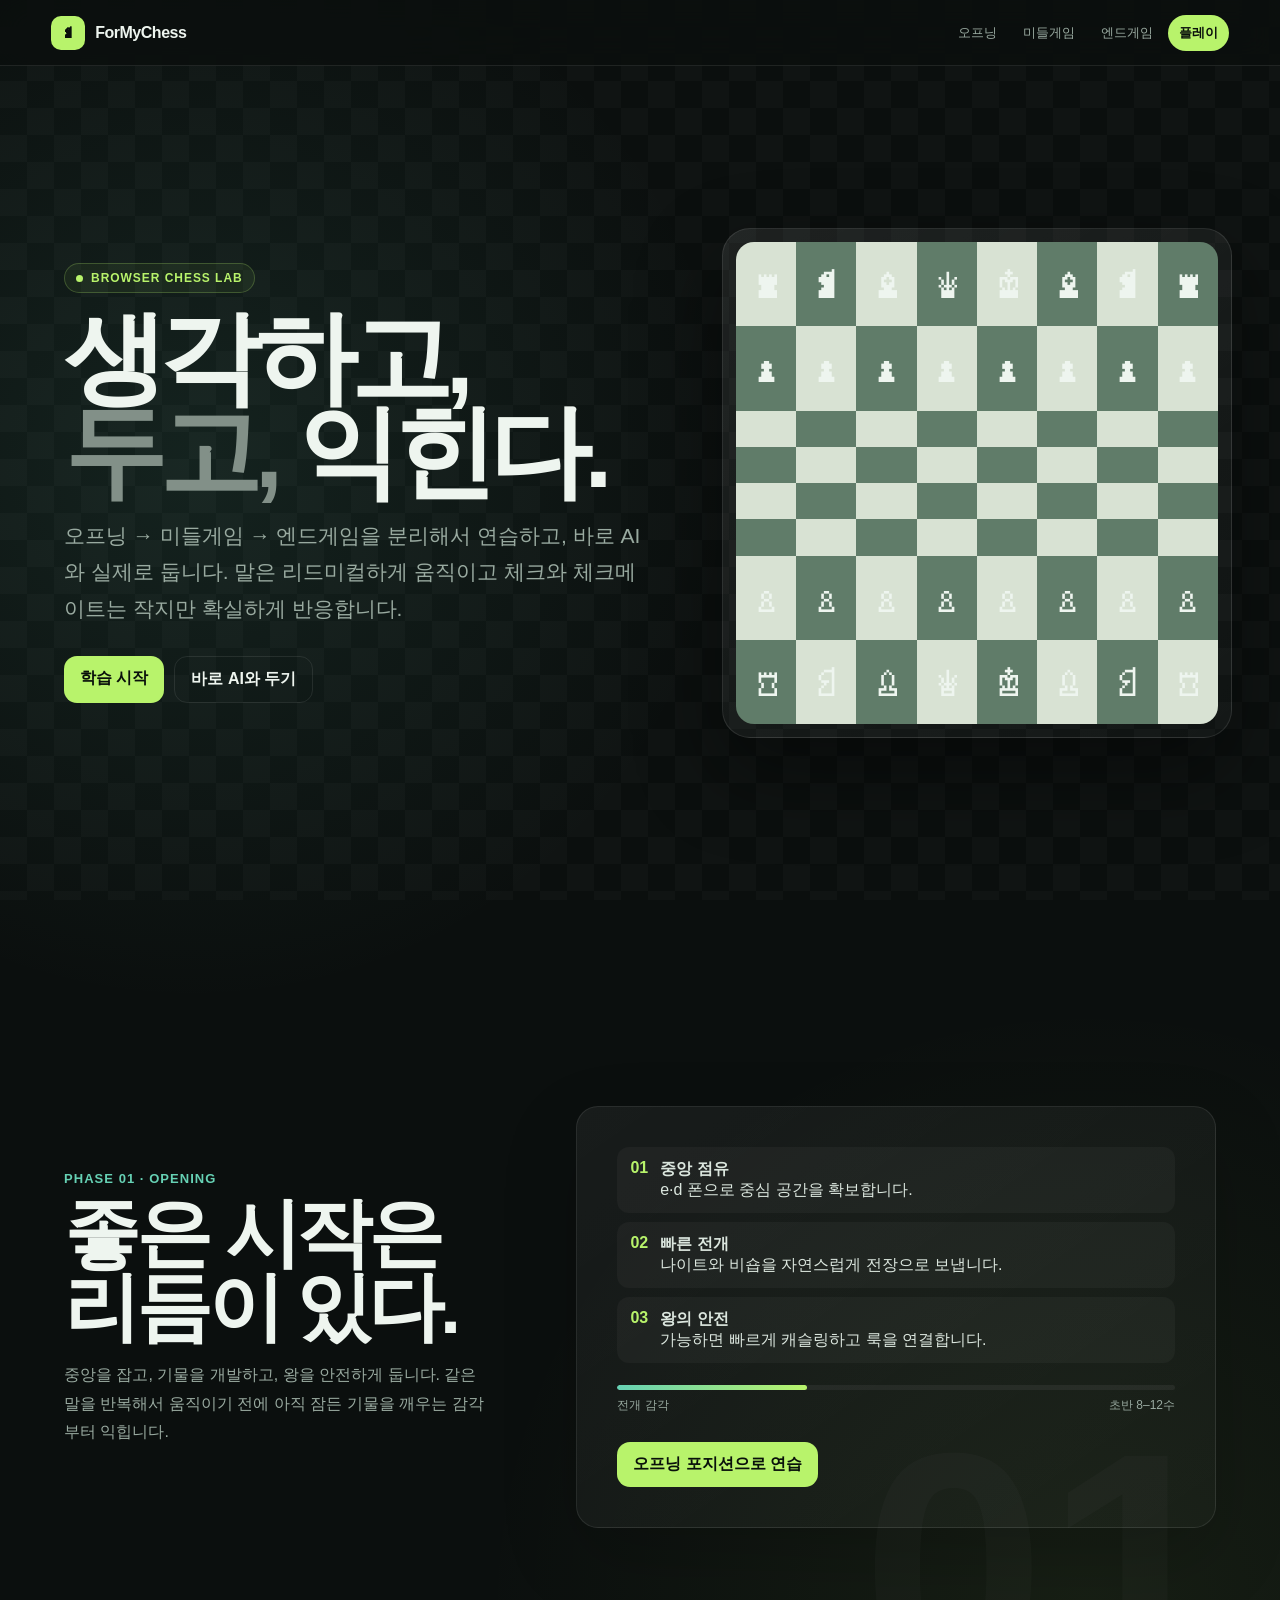
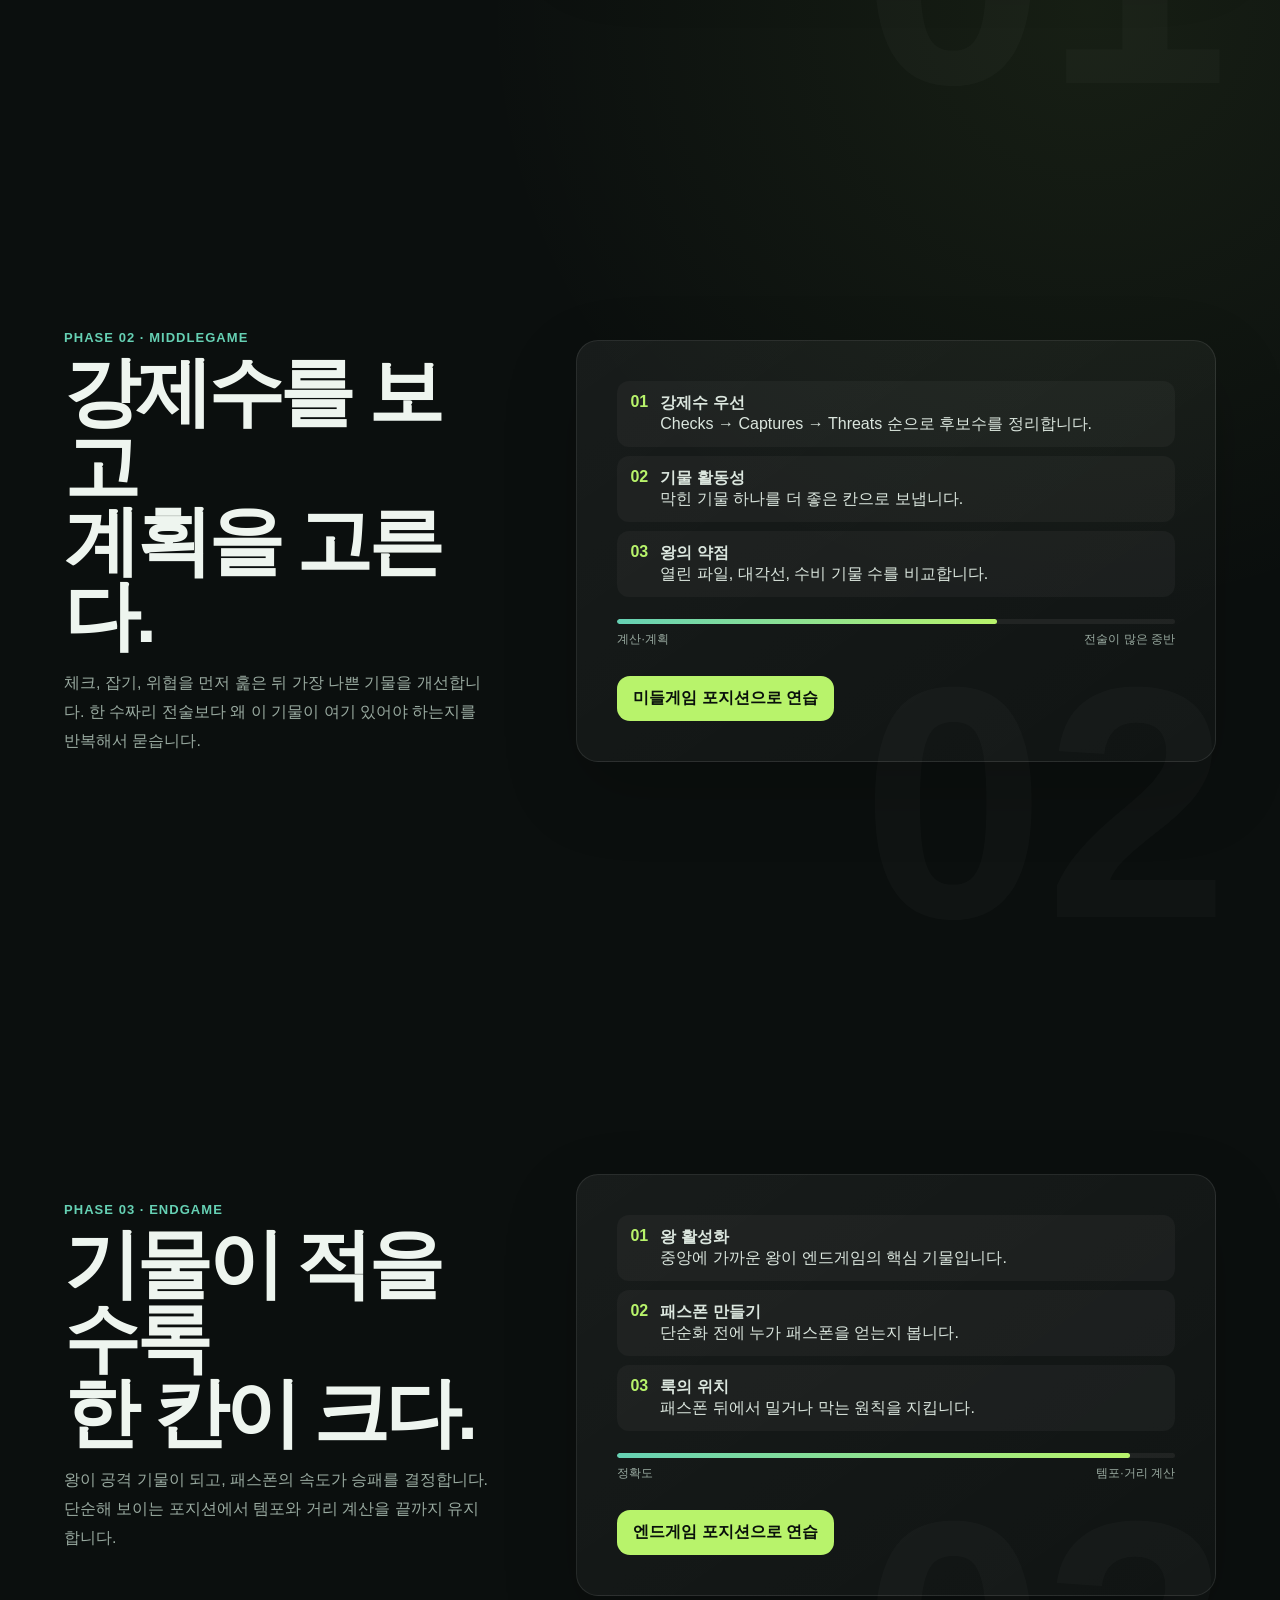
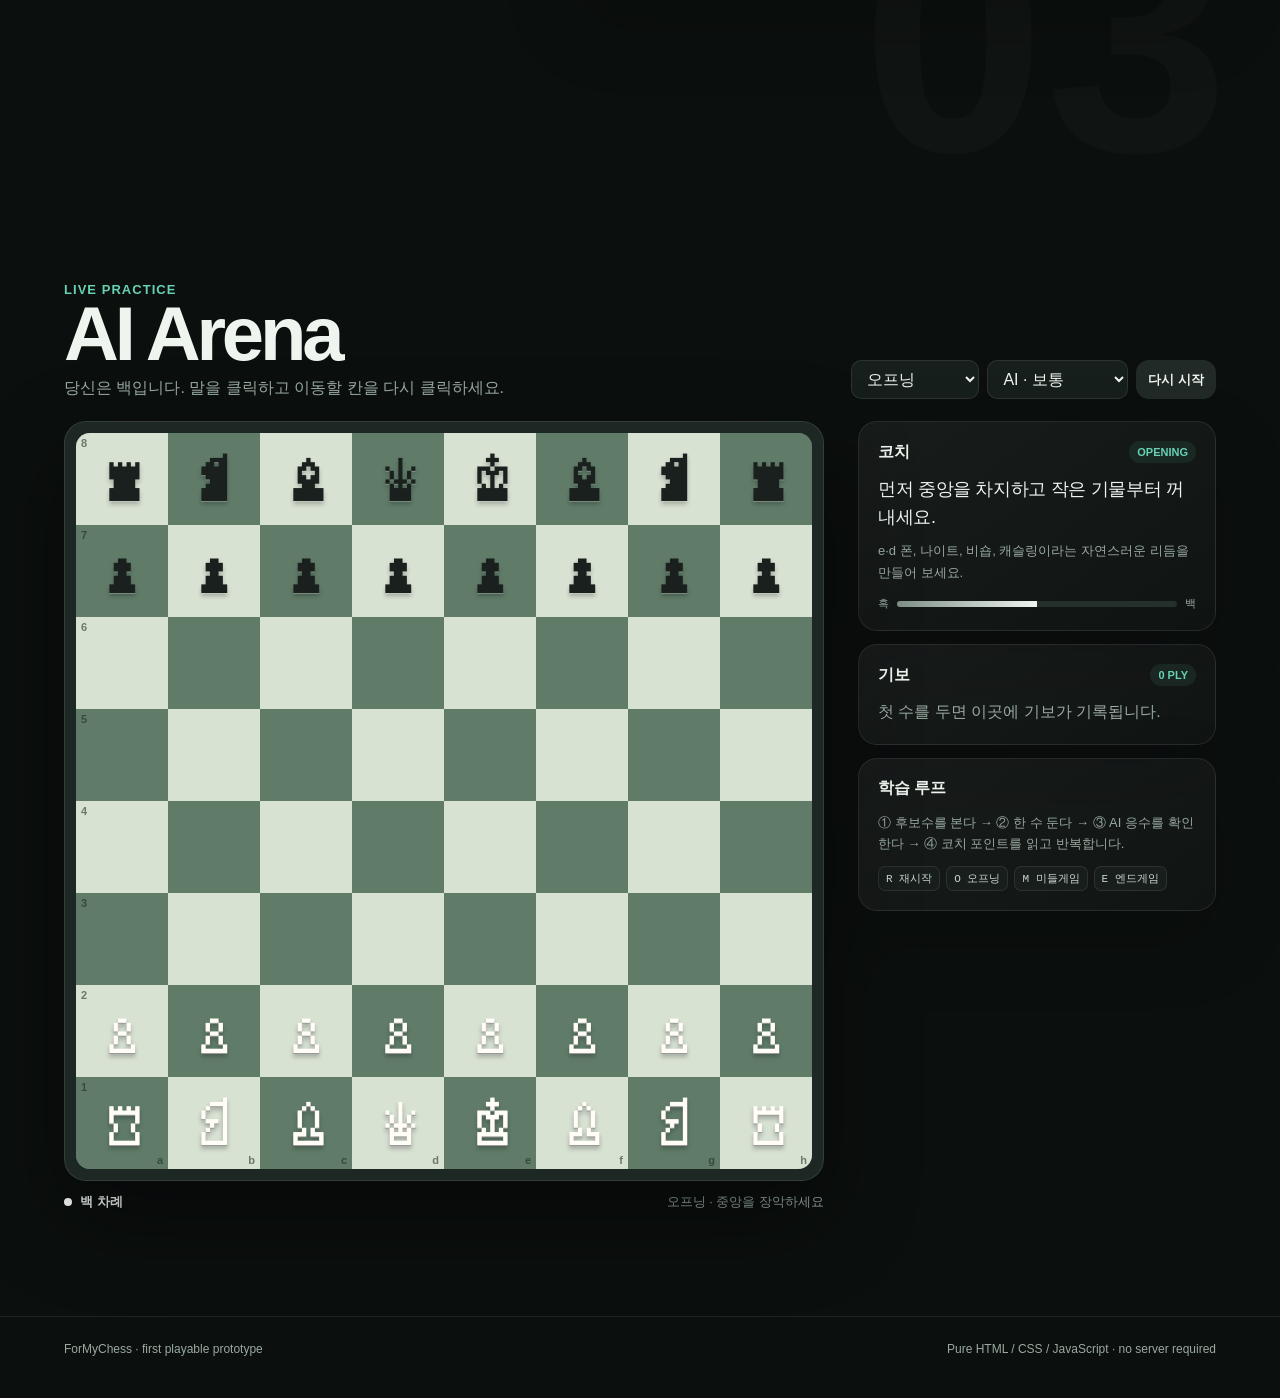
==== commit 4517feb1: "Separate game database from derived training" ====
--- a/index.html
+++ b/index.html
@@ -7,22 +7,22 @@
 <title>ForMyChess — 리듬으로 익히는 체스</title>
 <style>
 :root{--bg:#0b0f0e;--panel:#151c1a;--line:rgba(255,255,255,.09);--text:#eef5ef;--muted:#99aaa0;--accent:#b8f36b;--accent2:#66d1b4;--danger:#ff5d68;--gold:#ffc764;--light:#d8e2d3;--dark:#607c69;--move:230ms}*{box-sizing:border-box}html{scroll-behavior:smooth;scroll-snap-type:y proximity}body{margin:0;min-width:320px;color:var(--text);background:radial-gradient(circle at 15% 10%,rgba(102,209,180,.1),transparent 34rem),radial-gradient(circle at 85% 35%,rgba(184,243,107,.07),transparent 38rem),var(--bg);font-family:Inter,Pretendard,-apple-system,BlinkMacSystemFont,"Segoe UI",sans-serif;overflow-x:hidden}body:before{content:"";position:fixed;inset:0;z-index:-1;opacity:.024;background-image:linear-gradient(45deg,#fff 25%,transparent 25%),linear-gradient(-45deg,#fff 25%,transparent 25%),linear-gradient(45deg,transparent 75%,#fff 75%),linear-gradient(-45deg,transparent 75%,#fff 75%);background-size:54px 54px;background-position:0 0,0 27px,27px -27px,-27px 0;pointer-events:none}a{color:inherit;text-decoration:none}button,select{font:inherit}button{cursor:pointer}.top{position:sticky;top:0;z-index:60;height:66px;padding:0 clamp(16px,4vw,60px);display:flex;align-items:center;justify-content:space-between;border-bottom:1px solid var(--line);background:rgba(11,15,14,.78);backdrop-filter:blur(18px)}.brand{display:flex;align-items:center;gap:10px;font-weight:900;letter-spacing:-.03em}.mark{width:34px;aspect-ratio:1;border-radius:10px;display:grid;place-items:center;color:#09100b;background:var(--accent)}nav{display:flex;gap:4px;align-items:center}nav a{padding:9px 11px;border-radius:999px;color:var(--muted);font-size:13px;transition:.18s}nav a:hover{color:var(--text);background:rgba(255,255,255,.06)}nav .play{color:#0a100c;background:var(--accent);font-weight:900}section{min-height:calc(100svh - 66px);padding:clamp(56px,8vw,105px) clamp(18px,5vw,82px);display:grid;align-items:center;scroll-snap-align:start;scroll-margin-top:66px}.hero{grid-template-columns:minmax(0,1.1fr) minmax(320px,.9fr);gap:clamp(38px,7vw,95px);overflow:hidden}.eyebrow{display:inline-flex;align-items:center;gap:8px;padding:7px 11px;border:1px solid rgba(184,243,107,.23);border-radius:999px;color:var(--accent);background:rgba(184,243,107,.06);font-size:12px;font-weight:900;letter-spacing:.08em}.dot{width:7px;aspect-ratio:1;border-radius:50%;background:var(--accent);box-shadow:0 0 0 0 rgba(184,243,107,.45);animation:pulse 1.8s infinite}@keyframes pulse{70%{box-shadow:0 0 0 9px rgba(184,243,107,0)}}h1{margin:18px 0;font-size:clamp(52px,8vw,110px);line-height:.92;letter-spacing:-.065em}.soft{color:#829088}.hero p{max-width:650px;margin:0;color:var(--muted);font-size:clamp(16px,1.7vw,21px);line-height:1.75}.actions{display:flex;gap:10px;flex-wrap:wrap;margin-top:28px}.btn{border:0;border-radius:13px;padding:12px 16px;color:var(--text);background:#222a27;font-weight:900;transition:transform .18s,filter .18s}.btn:hover{transform:translateY(-2px);filter:brightness(1.08)}.btn.primary{color:#09100b;background:var(--accent)}.btn.ghost{border:1px solid var(--line);background:transparent}.btn.small{padding:9px 12px;font-size:13px}.heroBoardShell{justify-self:center;width:min(42vw,510px);min-width:320px;aspect-ratio:1;padding:13px;border:1px solid rgba(255,255,255,.1);border-radius:28px;background:linear-gradient(145deg,rgba(255,255,255,.08),rgba(255,255,255,.02));box-shadow:0 34px 85px rgba(0,0,0,.42);animation:float 5s ease-in-out infinite}@keyframes float{50%{transform:translateY(-12px) rotate(1deg)}}.heroBoard{width:100%;height:100%;display:grid;grid-template-columns:repeat(8,1fr);overflow:hidden;border-radius:18px}.heroSq{display:grid;place-items:center;font-size:clamp(23px,3.3vw,42px)}.heroSq.light{background:var(--light)}.heroSq.dark{background:var(--dark)}.phase{position:relative}.phase:after{content:attr(data-n);position:absolute;right:4vw;bottom:0;font-size:min(28vw,330px);font-weight:900;line-height:1;color:rgba(255,255,255,.025);pointer-events:none}.phaseWrap{position:relative;z-index:1;width:min(1160px,100%);margin:auto;display:grid;grid-template-columns:minmax(0,.8fr) minmax(0,1.2fr);gap:clamp(32px,7vw,86px);align-items:center}.kicker{color:var(--accent2);font-weight:900;font-size:13px;letter-spacing:.08em}.phase h2,.arena h2{margin:10px 0 14px;font-size:clamp(42px,6vw,76px);line-height:.98;letter-spacing:-.055em}.copy{color:var(--muted);line-height:1.8;max-width:520px}.card,.panel{border:1px solid var(--line);border-radius:22px;background:linear-gradient(145deg,rgba(255,255,255,.055),rgba(255,255,255,.025));padding:clamp(22px,4vw,40px);box-shadow:0 28px 75px rgba(0,0,0,.18)}.focus{display:grid;gap:9px;margin:0 0 22px;padding:0;list-style:none}.focus li{display:flex;gap:12px;padding:12px 13px;border-radius:12px;background:rgba(255,255,255,.035);color:#dbe6de}.focus b{color:var(--accent);font-variant-numeric:tabular-nums}.meter{height:5px;border-radius:99px;background:rgba(255,255,255,.06);overflow:hidden}.meter span{display:block;height:100%;width:var(--w);background:linear-gradient(90deg,var(--accent2),var(--accent));border-radius:inherit}.meterLabel{display:flex;justify-content:space-between;margin-top:7px;color:var(--muted);font-size:12px}.arena{min-height:auto;padding-top:80px;padding-bottom:105px;align-items:start}.arenaWrap{width:min(1320px,100%);margin:auto}.arenaHead{display:flex;justify-content:space-between;align-items:end;gap:20px;flex-wrap:wrap;margin-bottom:22px}.arenaHead h2{margin:0}.arenaHead p{margin:7px 0 0;color:var(--muted)}.controls{display:flex;gap:8px;flex-wrap:wrap}.control{color:var(--text);border:1px solid var(--line);background:#171f1c;border-radius:10px;padding:9px 31px 9px 11px;outline:none}.game{display:grid;grid-template-columns:minmax(320px,760px) minmax(280px,1fr);gap:clamp(18px,3vw,34px);align-items:start}.boardFrame{position:relative;width:100%;aspect-ratio:1;padding:11px;border-radius:22px;background:#1d2723;border:1px solid rgba(255,255,255,.1);box-shadow:0 36px 90px rgba(0,0,0,.42);user-select:none;touch-action:manipulation}.board{position:relative;width:100%;height:100%;display:grid;grid-template-columns:repeat(8,1fr);grid-template-rows:repeat(8,1fr);overflow:hidden;border-radius:14px;background:var(--dark)}.square{position:relative;display:grid;place-items:center;border:0;padding:0;min-width:0;min-height:0;color:#142017;transition:filter .16s,box-shadow .16s}.square.light{background:var(--light)}.square.dark{background:var(--dark)}.square:before{content:"";position:absolute;inset:0;opacity:0;background:rgba(184,243,107,.24);transition:opacity .16s}.square.selected:before{opacity:1;box-shadow:inset 0 0 0 4px rgba(184,243,107,.65)}.square.last:after{content:"";position:absolute;inset:0;background:rgba(255,199,100,.18);pointer-events:none}.moveDot{position:absolute;z-index:4;width:18%;aspect-ratio:1;border-radius:50%;background:rgba(16,32,23,.42);box-shadow:0 0 0 5px rgba(255,255,255,.07)}.square.capture .moveDot{width:78%;background:transparent;box-shadow:inset 0 0 0 clamp(4px,.7vw,8px) rgba(25,49,35,.36)}.coord{position:absolute;z-index:5;font-size:clamp(8px,1vw,11px);font-weight:900;opacity:.55;pointer-events:none}.coord.r{left:5px;top:4px}.coord.f{right:5px;bottom:3px}.piece{position:relative;z-index:6;width:100%;height:100%;display:grid;place-items:center;font-family:"Arial Unicode MS","Noto Sans Symbols 2",serif;font-size:clamp(33px,6vw,69px);line-height:1;filter:drop-shadow(0 3px 2px rgba(0,0,0,.24));transform:translateY(-1%);transition:transform .13s,opacity .12s;pointer-events:none}.square:hover .piece{transform:translateY(-5%) scale(1.035)}.whitePiece{color:#fffdf5;text-shadow:0 1px 0 #999}.blackPiece{color:#19201d;text-shadow:0 1px 0 rgba(255,255,255,.25)}.square.check{animation:check .72s ease-in-out infinite alternate;box-shadow:inset 0 0 0 5px rgba(255,93,104,.88),inset 0 0 34px rgba(255,93,104,.5);z-index:7}@keyframes check{to{filter:saturate(1.5) brightness(1.08)}}.ghostMove{position:absolute;z-index:30;display:grid;place-items:center;pointer-events:none;font-family:"Arial Unicode MS","Noto Sans Symbols 2",serif;line-height:1;filter:drop-shadow(0 7px 5px rgba(0,0,0,.28));transition:transform var(--move) cubic-bezier(.22,.8,.22,1);will-change:transform}.boardFrame.ring{animation:ring .34s ease}@keyframes ring{35%{box-shadow:0 0 0 3px rgba(255,93,104,.28),0 36px 90px rgba(0,0,0,.42)}}.status{display:flex;justify-content:space-between;gap:12px;align-items:center;margin-top:12px;color:var(--muted);font-size:13px}.turn{display:inline-flex;align-items:center;gap:8px;color:var(--text);font-weight:900}.turnDot{width:8px;aspect-ratio:1;border-radius:50%;background:#fff}.turnDot.black{background:#222;border:1px solid #666}.thinking{display:none;gap:4px;align-items:center}.thinking.show{display:flex}.thinking i{width:5px;height:5px;border-radius:50%;background:var(--accent);animation:think 1s infinite}.thinking i:nth-child(2){animation-delay:.12s}.thinking i:nth-child(3){animation-delay:.24s}@keyframes think{50%{transform:translateY(-4px)}}.side{display:grid;gap:13px}.panel{padding:19px;border-radius:19px}.panelTitle{display:flex;justify-content:space-between;align-items:center;gap:12px;margin-bottom:13px}.panelTitle h3{margin:0;font-size:16px}.pill{padding:5px 8px;border-radius:999px;background:rgba(102,209,180,.09);color:var(--accent2);font-size:11px;font-weight:900}.coachMain{font-size:18px;line-height:1.55;letter-spacing:-.02em;margin:0 0 8px}.coachSub{color:var(--muted);font-size:13px;line-height:1.65;margin:0}.moves{display:grid;grid-template-columns:34px 1fr 1fr;gap:7px 9px;max-height:220px;overflow:auto;font-variant-numeric:tabular-nums}.moves .n{color:#708078}.moves .mv{color:#dce7df;font-weight:800}.empty{grid-column:1/-1;color:var(--muted);line-height:1.6}.evalWrap{display:grid;grid-template-columns:auto 1fr auto;gap:8px;align-items:center;margin-top:13px;color:var(--muted);font-size:11px}.eval{height:6px;border-radius:99px;overflow:hidden;background:#26302c}.evalFill{height:100%;width:50%;background:linear-gradient(90deg,#7f9187,#eff6f0);transition:width .25s}.keys{display:flex;flex-wrap:wrap;gap:6px;margin-top:11px}kbd{border:1px solid var(--line);border-radius:7px;padding:4px 7px;background:#171e1c;color:#cbd7cf;font-size:11px}.toast{position:fixed;left:50%;top:84px;z-index:100;transform:translate(-50%,-14px) scale(.96);opacity:0;pointer-events:none;padding:9px 13px;border:1px solid var(--line);border-radius:999px;background:rgba(12,18,15,.94);box-shadow:0 18px 50px rgba(0,0,0,.35);font-size:13px;font-weight:900;letter-spacing:.05em;transition:.18s}.toast.show{opacity:1;transform:translate(-50%,0) scale(1)}.toast.danger{border-color:rgba(255,93,104,.4)}.mate{position:fixed;inset:0;z-index:90;display:grid;place-items:center;opacity:0;pointer-events:none;background:rgba(6,8,7,.15);transition:opacity .22s}.mate.show{opacity:1}.mateCard{transform:scale(.9) translateY(10px);padding:21px 25px;border:1px solid rgba(255,255,255,.12);border-radius:21px;background:rgba(13,18,16,.94);box-shadow:0 30px 90px rgba(0,0,0,.46);text-align:center;transition:transform .28s}.mate.show .mateCard{transform:scale(1)}.mateCard b{display:block;font-size:25px}.mateCard span{display:block;margin-top:6px;color:var(--muted);font-size:13px}.spark{position:fixed;z-index:91;width:6px;height:6px;border-radius:2px;background:var(--accent);pointer-events:none;animation:spark .75s ease-out forwards}@keyframes spark{to{transform:translate(var(--dx),var(--dy)) rotate(180deg) scale(.2);opacity:0}}footer{border-top:1px solid var(--line);padding:25px clamp(18px,5vw,82px) 42px;display:flex;justify-content:space-between;gap:18px;flex-wrap:wrap;color:var(--muted);font-size:12px}@media(max-width:980px){.hero{grid-template-columns:1fr}.heroBoardShell{width:min(76vw,500px)}.phaseWrap{grid-template-columns:1fr}.game{grid-template-columns:1fr}.side{grid-template-columns:repeat(2,minmax(0,1fr))}}@media(max-width:720px){.top{height:60px;padding:0 13px}.brand span:last-child{display:none}nav a{padding:8px;font-size:12px}section{min-height:auto;padding:72px 17px;scroll-margin-top:60px}.hero{min-height:calc(100svh - 60px);padding-top:46px}.heroBoardShell{min-width:0;width:100%}.side{grid-template-columns:1fr}.arena{padding:68px 13px 78px}.boardFrame{padding:7px;border-radius:16px}.board{border-radius:10px}.piece{font-size:clamp(31px,11vw,58px)}.controls{width:100%}.control{flex:1}}@media(prefers-reduced-motion:reduce){*,*:before,*:after{animation-duration:.001ms!important;transition-duration:.001ms!important;scroll-behavior:auto!important}}
-.personal{min-height:auto;padding-top:86px;padding-bottom:96px;align-items:start}.personalWrap{width:min(1240px,100%);margin:auto}.personalHead{display:grid;grid-template-columns:minmax(0,.85fr) minmax(320px,1.15fr);gap:clamp(26px,6vw,78px);align-items:end;margin-bottom:28px}.personalHead h2{margin:10px 0 14px;font-size:clamp(42px,6vw,76px);line-height:.98;letter-spacing:-.055em}.personalNote{color:var(--muted);line-height:1.75;margin:0}.rhythm{display:grid;grid-template-columns:repeat(4,1fr);gap:8px;padding:12px;border:1px solid var(--line);border-radius:18px;background:rgba(255,255,255,.025)}.rhythmStep{min-height:78px;padding:12px;border-radius:13px;background:rgba(255,255,255,.035);display:flex;flex-direction:column;justify-content:space-between;gap:8px}.rhythmStep b{color:var(--accent);font-size:11px;letter-spacing:.08em}.rhythmStep span{font-size:13px;line-height:1.45;color:#dce7df;font-weight:800}.weakGrid{display:grid;grid-template-columns:repeat(4,minmax(0,1fr));gap:12px}.weakCard{position:relative;overflow:hidden;min-height:310px;padding:20px;border:1px solid var(--line);border-radius:19px;background:linear-gradient(150deg,rgba(255,255,255,.055),rgba(255,255,255,.02));display:flex;flex-direction:column}.weakCard:after{content:attr(data-n);position:absolute;right:10px;top:-17px;color:rgba(255,255,255,.035);font-size:92px;font-weight:900;line-height:1;pointer-events:none}.weakTag{width:max-content;padding:5px 8px;border-radius:999px;background:rgba(255,93,104,.08);color:#ff9aa1;font-size:10px;font-weight:900;letter-spacing:.08em}.weakCard h3{margin:14px 0 8px;font-size:22px;letter-spacing:-.035em}.moment{display:inline-flex;width:max-content;max-width:100%;padding:7px 9px;margin:0 0 13px;border:1px solid rgba(255,199,100,.18);border-radius:9px;color:var(--gold);background:rgba(255,199,100,.055);font:800 12px ui-monospace,SFMono-Regular,Menlo,monospace}.weakCard p{margin:0 0 12px;color:var(--muted);font-size:13px;line-height:1.65}.microRule{margin-top:auto;padding:11px 12px;border-left:3px solid var(--accent2);border-radius:0 10px 10px 0;background:rgba(102,209,180,.055);color:#dbe8e0;font-size:12px;line-height:1.55}.weakCard .btn{width:100%;margin-top:12px}.confidence{display:flex;gap:8px;align-items:center;margin-top:16px;color:var(--muted);font-size:11px}.confidence:before{content:"";width:38px;height:3px;border-radius:99px;background:var(--accent)}@media(max-width:1080px){.weakGrid{grid-template-columns:repeat(2,minmax(0,1fr))}.personalHead{grid-template-columns:1fr}.rhythm{grid-template-columns:repeat(2,1fr)}}@media(max-width:620px){.weakGrid{grid-template-columns:1fr}.rhythm{grid-template-columns:1fr}.weakCard{min-height:0}.personal{padding:66px 14px 74px}}</style>
+</style>
 </head>
 <body>
-<header class="top"><a class="brand" href="#home"><span class="mark">♞</span><span>ForMyChess</span></a><nav><a href="#opening">오프닝</a><a href="#middlegame">미들게임</a><a href="#endgame">엔드게임</a><a href="#personal">내 게임</a><a class="play" href="#arena">플레이</a></nav></header>
+<header class="top"><a class="brand" href="#home"><span class="mark">♞</span><span>ForMyChess</span></a><nav><a href="#opening">오프닝</a><a href="#middlegame">미들게임</a><a href="#endgame">엔드게임</a><a class="play" href="#arena">플레이</a></nav></header>
 <main>
 <section class="hero" id="home"><div><span class="eyebrow"><span class="dot"></span>BROWSER CHESS LAB</span><h1>생각하고,<br><span class="soft">두고,</span> 익힌다.</h1><p>오프닝 → 미들게임 → 엔드게임을 분리해서 연습하고, 바로 AI와 실제로 둡니다. 말은 리드미컬하게 움직이고 체크와 체크메이트는 작지만 확실하게 반응합니다.</p><div class="actions"><a class="btn primary" href="#opening">학습 시작</a><a class="btn ghost" href="#arena">바로 AI와 두기</a></div></div><div class="heroBoardShell" aria-hidden="true"><div class="heroBoard" id="heroBoard"></div></div></section>
 <section class="phase" id="opening" data-n="01"><div class="phaseWrap"><div><div class="kicker">PHASE 01 · OPENING</div><h2>좋은 시작은<br>리듬이 있다.</h2><p class="copy">중앙을 잡고, 기물을 개발하고, 왕을 안전하게 둡니다. 같은 말을 반복해서 움직이기 전에 아직 잠든 기물을 깨우는 감각부터 익힙니다.</p></div><div class="card"><ul class="focus"><li><b>01</b><span><strong>중앙 점유</strong><br>e·d 폰으로 중심 공간을 확보합니다.</span></li><li><b>02</b><span><strong>빠른 전개</strong><br>나이트와 비숍을 자연스럽게 전장으로 보냅니다.</span></li><li><b>03</b><span><strong>왕의 안전</strong><br>가능하면 빠르게 캐슬링하고 룩을 연결합니다.</span></li></ul><div class="meter"><span style="--w:34%"></span></div><div class="meterLabel"><span>전개 감각</span><span>초반 8–12수</span></div><div class="actions"><button class="btn primary stageBtn" data-stage="opening">오프닝 포지션으로 연습</button></div></div></div></section>
 <section class="phase" id="middlegame" data-n="02"><div class="phaseWrap"><div><div class="kicker">PHASE 02 · MIDDLEGAME</div><h2>강제수를 보고<br>계획을 고른다.</h2><p class="copy">체크, 잡기, 위협을 먼저 훑은 뒤 가장 나쁜 기물을 개선합니다. 한 수짜리 전술보다 왜 이 기물이 여기 있어야 하는지를 반복해서 묻습니다.</p></div><div class="card"><ul class="focus"><li><b>01</b><span><strong>강제수 우선</strong><br>Checks → Captures → Threats 순으로 후보수를 정리합니다.</span></li><li><b>02</b><span><strong>기물 활동성</strong><br>막힌 기물 하나를 더 좋은 칸으로 보냅니다.</span></li><li><b>03</b><span><strong>왕의 약점</strong><br>열린 파일, 대각선, 수비 기물 수를 비교합니다.</span></li></ul><div class="meter"><span style="--w:68%"></span></div><div class="meterLabel"><span>계산·계획</span><span>전술이 많은 중반</span></div><div class="actions"><button class="btn primary stageBtn" data-stage="middlegame">미들게임 포지션으로 연습</button></div></div></div></section>
 <section class="phase" id="endgame" data-n="03"><div class="phaseWrap"><div><div class="kicker">PHASE 03 · ENDGAME</div><h2>기물이 적을수록<br>한 칸이 크다.</h2><p class="copy">왕이 공격 기물이 되고, 패스폰의 속도가 승패를 결정합니다. 단순해 보이는 포지션에서 템포와 거리 계산을 끝까지 유지합니다.</p></div><div class="card"><ul class="focus"><li><b>01</b><span><strong>왕 활성화</strong><br>중앙에 가까운 왕이 엔드게임의 핵심 기물입니다.</span></li><li><b>02</b><span><strong>패스폰 만들기</strong><br>단순화 전에 누가 패스폰을 얻는지 봅니다.</span></li><li><b>03</b><span><strong>룩의 위치</strong><br>패스폰 뒤에서 밀거나 막는 원칙을 지킵니다.</span></li></ul><div class="meter"><span style="--w:92%"></span></div><div class="meterLabel"><span>정확도</span><span>템포·거리 계산</span></div><div class="actions"><button class="btn primary stageBtn" data-stage="endgame">엔드게임 포지션으로 연습</button></div></div></div></section>
-<section class="personal" id="personal"><div class="personalWrap"><div class="personalHead"><div><div class="kicker">PERSONAL REVIEW · FRITZ GAME · 2026.08.07</div><h2>내 실수에서<br>바로 훈련한다.</h2><p class="personalNote">이 한 판만으로 만든 잠정 진단입니다. 결과보다 반복 가능한 사고 습관에 초점을 맞췄습니다. 핵심은 <strong>내 수를 찾기 전에 상대의 수를 한 번 더 읽는 것</strong>입니다.</p><div class="confidence">한 게임 기반 · 다음 기보가 들어오면 패턴을 누적해 갱신</div></div><div class="rhythm" aria-label="개인 사고 루프"><div class="rhythmStep"><b>01 · STOP</b><span>바로 두지 말고 2초 멈춤</span></div><div class="rhythmStep"><b>02 · CCT</b><span>상대 체크 · 잡기 · 위협</span></div><div class="rhythmStep"><b>03 · LAST MOVE</b><span>방금 상대 수가 바꾼 것</span></div><div class="rhythmStep"><b>04 · LANDING</b><span>내 목적지 칸의 안전</span></div></div></div><div class="weakGrid"><article class="weakCard" data-n="1"><span class="weakTag">PRIORITY · HIGH</span><h3>장거리 라인 스캔</h3><span class="moment">9.Bg5? → ...Qxc3+</span><p>비숍을 움직이는 동안 흑 퀸의 <strong>f6–e5–d4–c3</strong> 대각선이 유지됐고, c3 나이트가 체크와 함께 떨어졌습니다.</p><div class="microRule"><strong>규칙:</strong> 내 기물을 움직이기 전, 상대 퀸·룩·비숍의 직선이 내 느슨한 기물까지 닿는지 먼저 긁어봅니다.</div><button class="btn primary stageBtn" data-stage="personalRay">이 장면 다시 두기</button></article><article class="weakCard" data-n="2"><span class="weakTag">PRIORITY · MEDIUM</span><h3>강제수 우선순위</h3><span class="moment">23.Qxa4? · missed something</span><p>Fritz가 ‘missed something’으로 표시한 장면입니다. 자동으로 퀸을 교환하기 전에 <strong>체크 → 잡기 → 위협</strong> 후보를 먼저 전부 생성합니다.</p><div class="microRule"><strong>규칙:</strong> 눈앞의 교환이 자연스러워 보여도 체크 하나·잡기 하나를 최소한 비교한 뒤 결정합니다.</div><button class="btn primary stageBtn" data-stage="personalCct">후보수 비교 훈련</button></article><article class="weakCard" data-n="3"><span class="weakTag">PRIORITY · HIGH</span><h3>직전 수의 위협</h3><span class="moment">31...Nd5 → 32.Bc4? Nxf4</span><p>31...Nd5가 나온 직후 f4 폰이 공격받았지만, 32.Bc4로 별도 계획을 진행하면서 즉시 <strong>...Nxf4</strong>를 허용했습니다.</p><div class="microRule"><strong>규칙:</strong> 상대가 둔 직후 “새로 공격받은 내 기물/폰은?”에 답하기 전에는 내 계획을 시작하지 않습니다.</div><button class="btn primary stageBtn" data-stage="personalThreat">위협 대응 훈련</button></article><article class="weakCard" data-n="4"><span class="weakTag">PRIORITY · HIGH</span><h3>목적지 칸 안전</h3><span class="moment">33.Ra6? → ...Bb7 → 34.Ra7</span><p>룩을 a6에 올리자 ...Bb7가 템포를 얻으며 룩을 다시 밀어냈습니다. 아이디어보다 <strong>도착한 칸에서 상대가 얻는 강제 템포</strong>를 먼저 확인합니다.</p><div class="microRule"><strong>규칙:</strong> 후보수를 고른 뒤 마지막 질문은 “그 칸에 두면 상대가 내 말을 때리며 전개할 수 있는가?”입니다.</div><button class="btn primary stageBtn" data-stage="personalSquare">목적지 안전 훈련</button></article></div></div></section><section class="arena" id="arena"><div class="arenaWrap"><div class="arenaHead"><div><div class="kicker">LIVE PRACTICE</div><h2>AI Arena</h2><p>당신은 백입니다. 말을 클릭하고 이동할 칸을 다시 클릭하세요.</p></div><div class="controls"><select id="stage" class="control"><option value="opening">오프닝</option><option value="middlegame">미들게임</option><option value="endgame">엔드게임</option><optgroup label="내 게임 약점 훈련"><option value="personalRay">장거리 라인 스캔</option><option value="personalCct">강제수 후보 비교</option><option value="personalThreat">직전 수의 위협</option><option value="personalSquare">목적지 칸 안전</option></optgroup></select><select id="difficulty" class="control"><option value="1">AI · 가볍게</option><option value="2" selected>AI · 보통</option><option value="3">AI · 깊게</option></select><button id="reset" class="btn small">다시 시작</button></div></div><div class="game"><div><div class="boardFrame" id="boardFrame"><div class="board" id="board" aria-label="체스판"></div></div><div class="status"><span class="turn"><span class="turnDot" id="turnDot"></span><span id="turnText">백 차례</span></span><span class="thinking" id="thinking"><span>AI 계산 중</span><i></i><i></i><i></i></span><span id="statusText"></span></div></div><aside class="side"><div class="panel"><div class="panelTitle"><h3>코치</h3><span class="pill" id="phasePill"></span></div><p class="coachMain" id="coachMain"></p><p class="coachSub" id="coachSub"></p><div class="evalWrap"><span>흑</span><div class="eval"><div class="evalFill" id="evalFill"></div></div><span>백</span></div></div><div class="panel"><div class="panelTitle"><h3>기보</h3><span class="pill" id="moveCount">0 PLY</span></div><div class="moves" id="moveList"><div class="empty">첫 수를 두면 이곳에 기보가 기록됩니다.</div></div></div><div class="panel"><div class="panelTitle"><h3>학습 루프</h3></div><p class="coachSub">① 후보수를 본다 → ② 한 수 둔다 → ③ AI 응수를 확인한다 → ④ 코치 포인트를 읽고 반복합니다.</p><div class="keys"><kbd>R 재시작</kbd><kbd>O 오프닝</kbd><kbd>M 미들게임</kbd><kbd>E 엔드게임</kbd><kbd>T 내 게임 훈련</kbd></div></div></aside></div></div></section>
+<section class="arena" id="arena"><div class="arenaWrap"><div class="arenaHead"><div><div class="kicker">LIVE PRACTICE</div><h2>AI Arena</h2><p>당신은 백입니다. 말을 클릭하고 이동할 칸을 다시 클릭하세요.</p></div><div class="controls"><select id="stage" class="control"><option value="opening">오프닝</option><option value="middlegame">미들게임</option><option value="endgame">엔드게임</option></select><select id="difficulty" class="control"><option value="1">AI · 가볍게</option><option value="2" selected>AI · 보통</option><option value="3">AI · 깊게</option></select><button id="reset" class="btn small">다시 시작</button></div></div><div class="game"><div><div class="boardFrame" id="boardFrame"><div class="board" id="board" aria-label="체스판"></div></div><div class="status"><span class="turn"><span class="turnDot" id="turnDot"></span><span id="turnText">백 차례</span></span><span class="thinking" id="thinking"><span>AI 계산 중</span><i></i><i></i><i></i></span><span id="statusText"></span></div></div><aside class="side"><div class="panel"><div class="panelTitle"><h3>코치</h3><span class="pill" id="phasePill"></span></div><p class="coachMain" id="coachMain"></p><p class="coachSub" id="coachSub"></p><div class="evalWrap"><span>흑</span><div class="eval"><div class="evalFill" id="evalFill"></div></div><span>백</span></div></div><div class="panel"><div class="panelTitle"><h3>기보</h3><span class="pill" id="moveCount">0 PLY</span></div><div class="moves" id="moveList"><div class="empty">첫 수를 두면 이곳에 기보가 기록됩니다.</div></div></div><div class="panel"><div class="panelTitle"><h3>학습 루프</h3></div><p class="coachSub">① 후보수를 본다 → ② 한 수 둔다 → ③ AI 응수를 확인한다 → ④ 코치 포인트를 읽고 반복합니다.</p><div class="keys"><kbd>R 재시작</kbd><kbd>O 오프닝</kbd><kbd>M 미들게임</kbd><kbd>E 엔드게임</kbd></div></div></aside></div></div></section>
 </main>
 <footer><span>ForMyChess · first playable prototype</span><span>Pure HTML / CSS / JavaScript · no server required</span></footer><div class="toast" id="toast" role="status"></div><div class="mate" id="mate"><div class="mateCard"><b id="mateTitle"></b><span id="mateSub"></span></div></div>
 <script>
 (()=>{'use strict';
 const S={K:'♔',Q:'♕',R:'♖',B:'♗',N:'♘',P:'♙',k:'♚',q:'♛',r:'♜',b:'♝',n:'♞',p:'♟'},F='abcdefgh';
-const ST={opening:{fen:'rnbqkbnr/pppppppp/8/8/8/8/PPPPPPPP/RNBQKBNR w KQkq - 0 1',label:'OPENING',status:'오프닝 · 중앙을 장악하세요',main:'먼저 중앙을 차지하고 작은 기물부터 꺼내세요.',sub:'e·d 폰, 나이트, 비숍, 캐슬링이라는 자연스러운 리듬을 만들어 보세요.'},middlegame:{fen:'r1bq1rk1/ppp2ppp/2np1n2/2b1p3/2B1P3/2NP1N2/PPP2PPP/R1BQ1RK1 w - - 4 7',label:'MIDDLEGAME',status:'미들게임 · 강제수부터 확인하세요',main:'Checks → Captures → Threats 순서로 후보수를 훑어보세요.',sub:'왕의 안전과 가장 활동이 나쁜 기물을 함께 확인합니다.'},endgame:{fen:'8/5pk1/4p1p1/8/3P4/4P1P1/5PK1/3R4 w - - 0 1',label:'ENDGAME',status:'엔드게임 · 왕과 패스폰의 거리를 재세요',main:'엔드게임에서는 왕도 공격 기물입니다.',sub:'폰을 밀기 전에 왕의 거리와 룩의 위치를 먼저 확인하세요.'},personalRay:{fen:'rn2kbnr/pp3ppp/2p1bq2/8/1P6/P1NP1N2/2P2PPP/R1BQKB1R w KQkq - 1 9',label:'MY GAME · RAY',status:'개인 훈련 · 상대 장거리 라인을 먼저 스캔',main:'9수째 장면입니다. c3 나이트가 흑 퀸의 대각선 위에 있습니다.',sub:'f6 → e5 → d4 → c3를 눈으로 연결하세요. 이 라인을 끊거나 나이트를 안전하게 만든 뒤 다른 계획을 시작합니다.',personal:true},personalCct:{fen:'rn1r3k/4np2/1p4pp/1R1b4/q7/2P2N2/4BPPP/3Q1RK1 w - - 1 23',label:'MY GAME · CCT',status:'개인 훈련 · 자연스러운 교환 전에 강제수 생성',main:'23수째 장면입니다. Qxa4를 자동으로 두기 전에 후보수를 더 만드세요.',sub:'답을 외우는 훈련이 아닙니다. 체크 → 잡기 → 위협 순서로 최소 3개 후보를 만든 뒤 한 수를 고릅니다.',personal:true},personalThreat:{fen:'8/R4pk1/1pb3pp/3n4/1P3PP1/8/4B2P/6K1 w - - 1 32',label:'MY GAME · THREAT',status:'개인 훈련 · 31...Nd5가 만든 위협을 먼저 해결',main:'흑의 직전 수는 ...Nd5입니다. 새로 공격받은 백의 폰 하나를 먼저 찾으세요.',sub:'32.Bc4?처럼 별도 계획을 시작하면 ...Nxf4가 즉시 들어옵니다. 직전 수가 바꾼 공격 관계부터 갱신하세요.',personal:true},personalSquare:{fen:'8/R4pk1/1pb3pp/8/1PB2nP1/8/7P/6K1 w - - 0 33',label:'MY GAME · LANDING',status:'개인 훈련 · 목적지에서 상대 템포 수를 예측',main:'33수째 장면입니다. Ra6를 두기 전에 흑 비숍이 다음 수에 어디로 갈지 보세요.',sub:'a6에 룩을 두면 ...Bb7가 룩을 공격하며 템포를 얻습니다. 후보수마다 도착 후 상대의 가장 강한 공격을 한 번 계산하세요.',personal:true}};
+const ST={opening:{fen:'rnbqkbnr/pppppppp/8/8/8/8/PPPPPPPP/RNBQKBNR w KQkq - 0 1',label:'OPENING',status:'오프닝 · 중앙을 장악하세요',main:'먼저 중앙을 차지하고 작은 기물부터 꺼내세요.',sub:'e·d 폰, 나이트, 비숍, 캐슬링이라는 자연스러운 리듬을 만들어 보세요.'},middlegame:{fen:'r1bq1rk1/ppp2ppp/2np1n2/2b1p3/2B1P3/2NP1N2/PPP2PPP/R1BQ1RK1 w - - 4 7',label:'MIDDLEGAME',status:'미들게임 · 강제수부터 확인하세요',main:'Checks → Captures → Threats 순서로 후보수를 훑어보세요.',sub:'왕의 안전과 가장 활동이 나쁜 기물을 함께 확인합니다.'},endgame:{fen:'8/5pk1/4p1p1/8/3P4/4P1P1/5PK1/3R4 w - - 0 1',label:'ENDGAME',status:'엔드게임 · 왕과 패스폰의 거리를 재세요',main:'엔드게임에서는 왕도 공격 기물입니다.',sub:'폰을 밀기 전에 왕의 거리와 룩의 위치를 먼저 확인하세요.'}};
 const $=id=>document.getElementById(id),board=$('board'),frame=$('boardFrame'),stage=$('stage'),diff=$('difficulty'),thinking=$('thinking'),toast=$('toast'),mate=$('mate');let st,sel=null,selMoves=[],cur='opening',hist=[],last=null,busy=false,over=false,timer;
 const alg=i=>F[i%8]+(8-Math.floor(i/8)),idx=a=>(8-Number(a[1]))*8+F.indexOf(a[0]),row=i=>Math.floor(i/8),col=i=>i%8,inside=(r,c)=>r>=0&&r<8&&c>=0&&c<8,white=p=>p&&p===p.toUpperCase(),side=p=>white(p)?'w':'b',opp=s=>s==='w'?'b':'w';
 function fen(x){let [pos,turn,castle,ep,h='0',f='1']=x.split(' '),b=Array(64).fill(null),i=0;for(const c of pos){if(c==='/')continue;if(/\d/.test(c))i+=+c;else b[i++]=c}return{board:b,turn,castle:castle==='-'?'':castle,ep:ep==='-'?null:idx(ep),half:+h,full:+f}}
@@ -35,9 +35,7 @@
 function notation(s,m){const p=s.board[m.from];if(m.castle)return m.castle.toLowerCase()==='q'?'O-O-O':'O-O';const cap=!!s.board[m.to]||m.ep,pc=p.toLowerCase()==='p'?'':p.toUpperCase(),ff=p.toLowerCase()==='p'&&cap?F[col(m.from)]:'';const n=move(s,m),suf=check(n,n.turn)?(legal(n,n.turn).length?'+' :'#'):'';return pc+ff+(cap?'x':'')+alg(m.to)+(m.promotion?'=Q':'')+suf}
 const V={p:100,n:320,b:330,r:500,q:900,k:20000},C=new Set([27,28,35,36]);function evalPos(s){let v=0;for(let i=0;i<64;i++){const p=s.board[i];if(!p)continue;const sg=white(p)?1:-1;v+=sg*V[p.toLowerCase()];if(C.has(i))v+=sg*16;if(p.toLowerCase()==='p')v+=sg*(white(p)?6-row(i):row(i)-1)*5;if('nb'.includes(p.toLowerCase())){const d=Math.abs(3.5-row(i))+Math.abs(3.5-col(i));v+=sg*Math.round((7-d)*2)}}if(check(s,'w'))v-=18;if(check(s,'b'))v+=18;return v}
 const ordered=(s,ms)=>ms.slice().sort((a,b)=>(s.board[b.to]?V[s.board[b.to].toLowerCase()]:b.promotion?800:0)-(s.board[a.to]?V[s.board[a.to].toLowerCase()]:a.promotion?800:0));function minimax(s,d,a,b){const ms=legal(s,s.turn);if(!ms.length)return check(s,s.turn)?(s.turn==='w'?-999999-d:999999+d):0;if(d===0)return evalPos(s);if(s.turn==='w'){let best=-Infinity;for(const m of ordered(s,ms)){best=Math.max(best,minimax(move(s,m),d-1,a,b));a=Math.max(a,best);if(b<=a)break}return best}else{let best=Infinity;for(const m of ordered(s,ms)){best=Math.min(best,minimax(move(s,m),d-1,a,b));b=Math.min(b,best);if(b<=a)break}return best}}
-function findMove(a,z,c='b'){const f=idx(a),t=idx(z);return legal(st,c).find(m=>m.from===f&&m.to===t)||null}
-function trainingReply(){if(!ST[cur]?.personal||st.turn!=='b')return null;const w=[...hist].reverse().find(x=>x.side==='w')?.n||'';if(cur==='personalRay'&&w==='Bg5'&&st.board[idx('c3')]==='N')return findMove('f6','c3');if(cur==='personalCct'&&w==='Qxa4')return findMove('a8','a4');if(cur==='personalThreat'&&w==='Bc4'&&st.board[idx('f4')]==='P')return findMove('d5','f4');if(cur==='personalSquare'&&w==='Ra6')return findMove('c6','b7');return null}
-function ai(){const forced=trainingReply();if(forced)return forced;const ms=ordered(st,legal(st,'b'));if(!ms.length)return null;const lv=+diff.value,d=lv===1?1:lv===2?2:3;let bs=Infinity,best=[];for(const m of ms){const sc=minimax(move(st,m),d-1,-Infinity,Infinity)+(Math.random()-.5)*(lv===1?70:lv===2?18:2);if(sc<bs-.001){bs=sc;best=[m]}else if(Math.abs(sc-bs)<.001)best.push(m)}return best[Math.floor(Math.random()*best.length)]}
+function ai(){const ms=ordered(st,legal(st,'b'));if(!ms.length)return null;const lv=+diff.value,d=lv===1?1:lv===2?2:3;let bs=Infinity,best=[];for(const m of ms){const sc=minimax(move(st,m),d-1,-Infinity,Infinity)+(Math.random()-.5)*(lv===1?70:lv===2?18:2);if(sc<bs-.001){bs=sc;best=[m]}else if(Math.abs(sc-bs)<.001)best.push(m)}return best[Math.floor(Math.random()*best.length)]}
 function render(){board.innerHTML='';const k=check(st,st.turn)?king(st,st.turn):-1;for(let i=0;i<64;i++){const q=document.createElement('button');q.type='button';q.className='square '+((row(i)+col(i))%2?'dark':'light');q.dataset.square=i;if(i===sel)q.classList.add('selected');if(last&&(i===last.from||i===last.to))q.classList.add('last');const lm=selMoves.find(m=>m.to===i);if(lm){if(st.board[i]||lm.ep)q.classList.add('capture');const d=document.createElement('span');d.className='moveDot';q.appendChild(d)}if(i===k)q.classList.add('check');const p=st.board[i];if(p){const z=document.createElement('span');z.className='piece '+(white(p)?'whitePiece':'blackPiece');z.textContent=S[p];q.appendChild(z)}if(col(i)===0){const z=document.createElement('span');z.className='coord r';z.textContent=8-row(i);q.appendChild(z)}if(row(i)===7){const z=document.createElement('span');z.className='coord f';z.textContent=F[col(i)];q.appendChild(z)}q.onclick=()=>clickSq(i);board.appendChild(q)}}
 function clickSq(i){if(busy||over||st.turn!=='w')return;const p=st.board[i];if(sel===null){if(p&&side(p)==='w'){sel=i;selMoves=legal(st,'w').filter(m=>m.from===i);render()}return}const m=selMoves.find(m=>m.to===i);if(m){sel=null;selMoves=[];commit(m,false);return}if(p&&side(p)==='w'){sel=i;selMoves=legal(st,'w').filter(m=>m.from===i);render()}else{sel=null;selMoves=[];render()}}
 function animate(m,done){const src=board.querySelector(`[data-square="${m.from}"] .piece`),tar=board.querySelector(`[data-square="${m.to}"] .piece`);if(!src){done();return}const br=board.getBoundingClientRect(),a=board.querySelector(`[data-square="${m.from}"]`).getBoundingClientRect(),z=board.querySelector(`[data-square="${m.to}"]`).getBoundingClientRect(),g=document.createElement('div');g.className='ghostMove '+(white(st.board[m.from])?'whitePiece':'blackPiece');g.textContent=src.textContent;g.style.width=a.width+'px';g.style.height=a.height+'px';g.style.fontSize=getComputedStyle(src).fontSize;g.style.left=a.left-br.left+'px';g.style.top=a.top-br.top+'px';src.style.opacity='0';if(tar)tar.style.opacity='.18';board.appendChild(g);requestAnimationFrame(()=>requestAnimationFrame(()=>g.style.transform=`translate(${z.left-a.left}px,${z.top-a.top}px)`));setTimeout(()=>{g.remove();done()},250)}
@@ -45,12 +43,11 @@
 function scheduleAI(){busy=true;thinking.classList.add('show');setTimeout(()=>{const m=ai();thinking.classList.remove('show');busy=false;if(m)commit(m,true)},320)}
 function endCheck(){const ms=legal(st,st.turn),ck=check(st,st.turn);if(ck){frame.classList.remove('ring');void frame.offsetWidth;frame.classList.add('ring');if(ms.length)showToast('CHECK',true)}if(!ms.length){over=true;if(ck)showMate('CHECKMATE',(st.turn==='w'?'흑':'백')+' 승리');else showMate('STALEMATE','무승부');return true}return false}
 function showToast(t,d=false){clearTimeout(timer);toast.textContent=t;toast.classList.toggle('danger',d);toast.classList.add('show');timer=setTimeout(()=>toast.classList.remove('show'),900)}function showMate(t,s){$('mateTitle').textContent=t;$('mateSub').textContent=s;mate.classList.add('show');const r=frame.getBoundingClientRect();for(let i=0;i<18;i++){const x=document.createElement('i'),a=Math.random()*Math.PI*2,d=60+Math.random()*160;x.className='spark';x.style.left=r.left+r.width/2+'px';x.style.top=r.top+r.height/2+'px';x.style.setProperty('--dx',Math.cos(a)*d+'px');x.style.setProperty('--dy',Math.sin(a)*d+'px');if(i%3===1)x.style.background='var(--gold)';if(i%3===2)x.style.background='var(--accent2)';document.body.appendChild(x);setTimeout(()=>x.remove(),800)}setTimeout(()=>mate.classList.remove('show'),1500)}
-function personalCoach(){if(!hist.length)return{main:ST[cur].main,sub:ST[cur].sub};if(st.turn==='b')return{main:'한 수를 뒀습니다. 이제 상대의 가장 직접적인 응수를 확인합니다.',sub:'내 수가 좋아 보이는지보다 상대가 체크·잡기·템포 공격으로 즉시 반박할 수 있는지를 먼저 보세요.'};const ns=hist.map(x=>x.n);if(cur==='personalRay'){if(ns.includes('Qxc3+'))return{main:'패턴 재현: c3 나이트가 체크와 함께 떨어졌습니다.',sub:'다시 시작해서 내 계획보다 먼저 상대 퀸의 f6–e5–d4–c3 직선을 확인하세요.'};return{main:'이번에는 ...Qxc3+의 즉시 전술을 허용하지 않았습니다.',sub:'매 수 상대 퀸·룩·비숍의 새 직선을 다시 그리는 습관을 유지하세요.'}}if(cur==='personalCct'){if(ns.includes('Qxa4')&&ns.includes('Rxa4'))return{main:'원래 게임의 자동 교환 흐름이 재현됐습니다.',sub:'Qxa4가 합법인지가 아니라, 두기 전 체크·잡기·위협 후보를 충분히 생성했는지가 훈련 포인트입니다.'};return{main:'한 수를 두기 전에 강제수 후보를 최소 세 개 만드세요.',sub:'체크 → 잡기 → 위협 → 조용한 수 순서를 고정하면 눈앞의 자연스러운 수에 바로 손이 가는 습관을 줄일 수 있습니다.'}}if(cur==='personalThreat'){if(ns.includes('Nxf4'))return{main:'직전 수의 위협을 놓쳤습니다: ...Nxf4가 들어왔습니다.',sub:'31...Nd5가 나온 순간 “무엇을 새로 공격했나?”의 답은 f4였습니다. 다시 시작해 그 위협부터 처리하세요.'};return{main:'이번에는 f4의 즉시 위협을 넘겼습니다.',sub:'상대 직전 수가 만든 공격·수비·열린 선을 먼저 갱신한 뒤 내 계획으로 넘어가세요.'}}if(cur==='personalSquare'){if(ns.includes('Ra6')&&ns.includes('Bb7'))return{main:'예상해야 할 템포: ...Bb7가 룩을 다시 공격합니다.',sub:'a6에 갈 수는 있지만 상대가 기물을 개선하면서 룩을 때립니다. 목적지 안전 검사를 마지막 단계로 고정하세요.'};return{main:'목적지에서 상대가 얻는 템포를 계속 계산하세요.',sub:'“그 칸에 두면 체크·잡기·공격을 맞는가?”를 후보수마다 한 번 확인하세요.'}}return{main:ST[cur].main,sub:ST[cur].sub}}
-function coach(){if(ST[cur]?.personal)return personalCoach();if(over)return{main:'한 판이 끝났습니다. 같은 포지션을 다시 두면 패턴이 더 빨리 보입니다.',sub:'결과보다 계획이 흐려진 순간을 기보에서 거꾸로 찾아보세요.'};if(check(st,st.turn))return{main:'체크입니다. 왕을 피하거나, 잡거나, 막는 수만 후보입니다.',sub:'체크 상황에서는 계획보다 합법적인 대응을 먼저 좁히세요.'};if(!hist.length)return{main:ST[cur].main,sub:ST[cur].sub};if(cur==='opening')return hist.length<6?{main:'중앙과 전개 속도를 계속 비교하세요.',sub:'퀸보다 나이트와 비숍의 자연스러운 칸을 먼저 확보하세요.'}:{main:'이제 왕의 안전과 룩 연결을 확인할 때입니다.',sub:'시작 칸에 남은 작은 기물이 있는지 훑어보세요.'};if(cur==='middlegame')return{main:'다음 수 전 강제수 세 종류를 다시 훑으세요.',sub:'체크 → 잡기 → 위협, 그리고 가장 나쁜 내 기물을 비교합니다.'};return{main:'한 칸의 템포를 돈처럼 아껴 쓰세요.',sub:'왕의 거리, 패스폰, 룩의 위치를 수마다 갱신하세요.'}}
+function coach(){if(over)return{main:'한 판이 끝났습니다. 같은 포지션을 다시 두면 패턴이 더 빨리 보입니다.',sub:'결과보다 계획이 흐려진 순간을 기보에서 거꾸로 찾아보세요.'};if(check(st,st.turn))return{main:'체크입니다. 왕을 피하거나, 잡거나, 막는 수만 후보입니다.',sub:'체크 상황에서는 계획보다 합법적인 대응을 먼저 좁히세요.'};if(!hist.length)return{main:ST[cur].main,sub:ST[cur].sub};if(cur==='opening')return hist.length<6?{main:'중앙과 전개 속도를 계속 비교하세요.',sub:'퀸보다 나이트와 비숍의 자연스러운 칸을 먼저 확보하세요.'}:{main:'이제 왕의 안전과 룩 연결을 확인할 때입니다.',sub:'시작 칸에 남은 작은 기물이 있는지 훑어보세요.'};if(cur==='middlegame')return{main:'다음 수 전 강제수 세 종류를 다시 훑으세요.',sub:'체크 → 잡기 → 위협, 그리고 가장 나쁜 내 기물을 비교합니다.'};return{main:'한 칸의 템포를 돈처럼 아껴 쓰세요.',sub:'왕의 거리, 패스폰, 룩의 위치를 수마다 갱신하세요.'}}
 function panels(){$('phasePill').textContent=ST[cur].label;$('statusText').textContent=ST[cur].status;$('turnText').textContent=st.turn==='w'?'백 차례':'흑 차례';$('turnDot').classList.toggle('black',st.turn==='b');$('moveCount').textContent=hist.length+' PLY';$('evalFill').style.width=Math.max(8,Math.min(92,50+evalPos(st)/30))+'%';const c=coach();$('coachMain').textContent=c.main;$('coachSub').textContent=c.sub;const ml=$('moveList');if(!hist.length){ml.innerHTML='<div class="empty">첫 수를 두면 이곳에 기보가 기록됩니다.</div>';return}ml.innerHTML='';for(let i=0;i<hist.length;i+=2){const n=document.createElement('span');n.className='n';n.textContent=Math.floor(i/2)+1+'.';const w=document.createElement('span');w.className='mv';w.textContent=hist[i]?.n||'';const b=document.createElement('span');b.className='mv';b.textContent=hist[i+1]?.n||'…';ml.append(n,w,b)}ml.scrollTop=ml.scrollHeight}
 function load(name,scroll=true){cur=name;stage.value=name;st=fen(ST[name].fen);sel=null;selMoves=[];hist=[];last=null;over=false;busy=false;thinking.classList.remove('show');render();panels();if(scroll)$('arena').scrollIntoView({behavior:'smooth'});showToast(ST[name].label)}
 function hero(){const e=$('heroBoard'),p=['r','n','b','q','k','b','n','r','p','p','p','p','p','p','p','p',...Array(32).fill(null),'P','P','P','P','P','P','P','P','R','N','B','Q','K','B','N','R'];p.forEach((x,i)=>{const q=document.createElement('div');q.className='heroSq '+((row(i)+col(i))%2?'dark':'light');q.textContent=x?S[x]:'';e.appendChild(q)})}
-document.querySelectorAll('.stageBtn').forEach(b=>b.onclick=()=>load(b.dataset.stage,true));stage.onchange=()=>load(stage.value,false);$('reset').onclick=()=>load(cur,false);document.addEventListener('keydown',e=>{if(['INPUT','SELECT','TEXTAREA'].includes(document.activeElement?.tagName))return;const k=e.key.toLowerCase();if(k==='r')load(cur,false);if(k==='o')load('opening',true);if(k==='m')load('middlegame',true);if(k==='e')load('endgame',true);if(k==='t')load('personalRay',true)});hero();load('opening',false);
+document.querySelectorAll('.stageBtn').forEach(b=>b.onclick=()=>load(b.dataset.stage,true));stage.onchange=()=>load(stage.value,false);$('reset').onclick=()=>load(cur,false);document.addEventListener('keydown',e=>{if(['INPUT','SELECT','TEXTAREA'].includes(document.activeElement?.tagName))return;const k=e.key.toLowerCase();if(k==='r')load(cur,false);if(k==='o')load('opening',true);if(k==='m')load('middlegame',true);if(k==='e')load('endgame',true)});hero();load('opening',false);
 })();
 </script>
 </body>
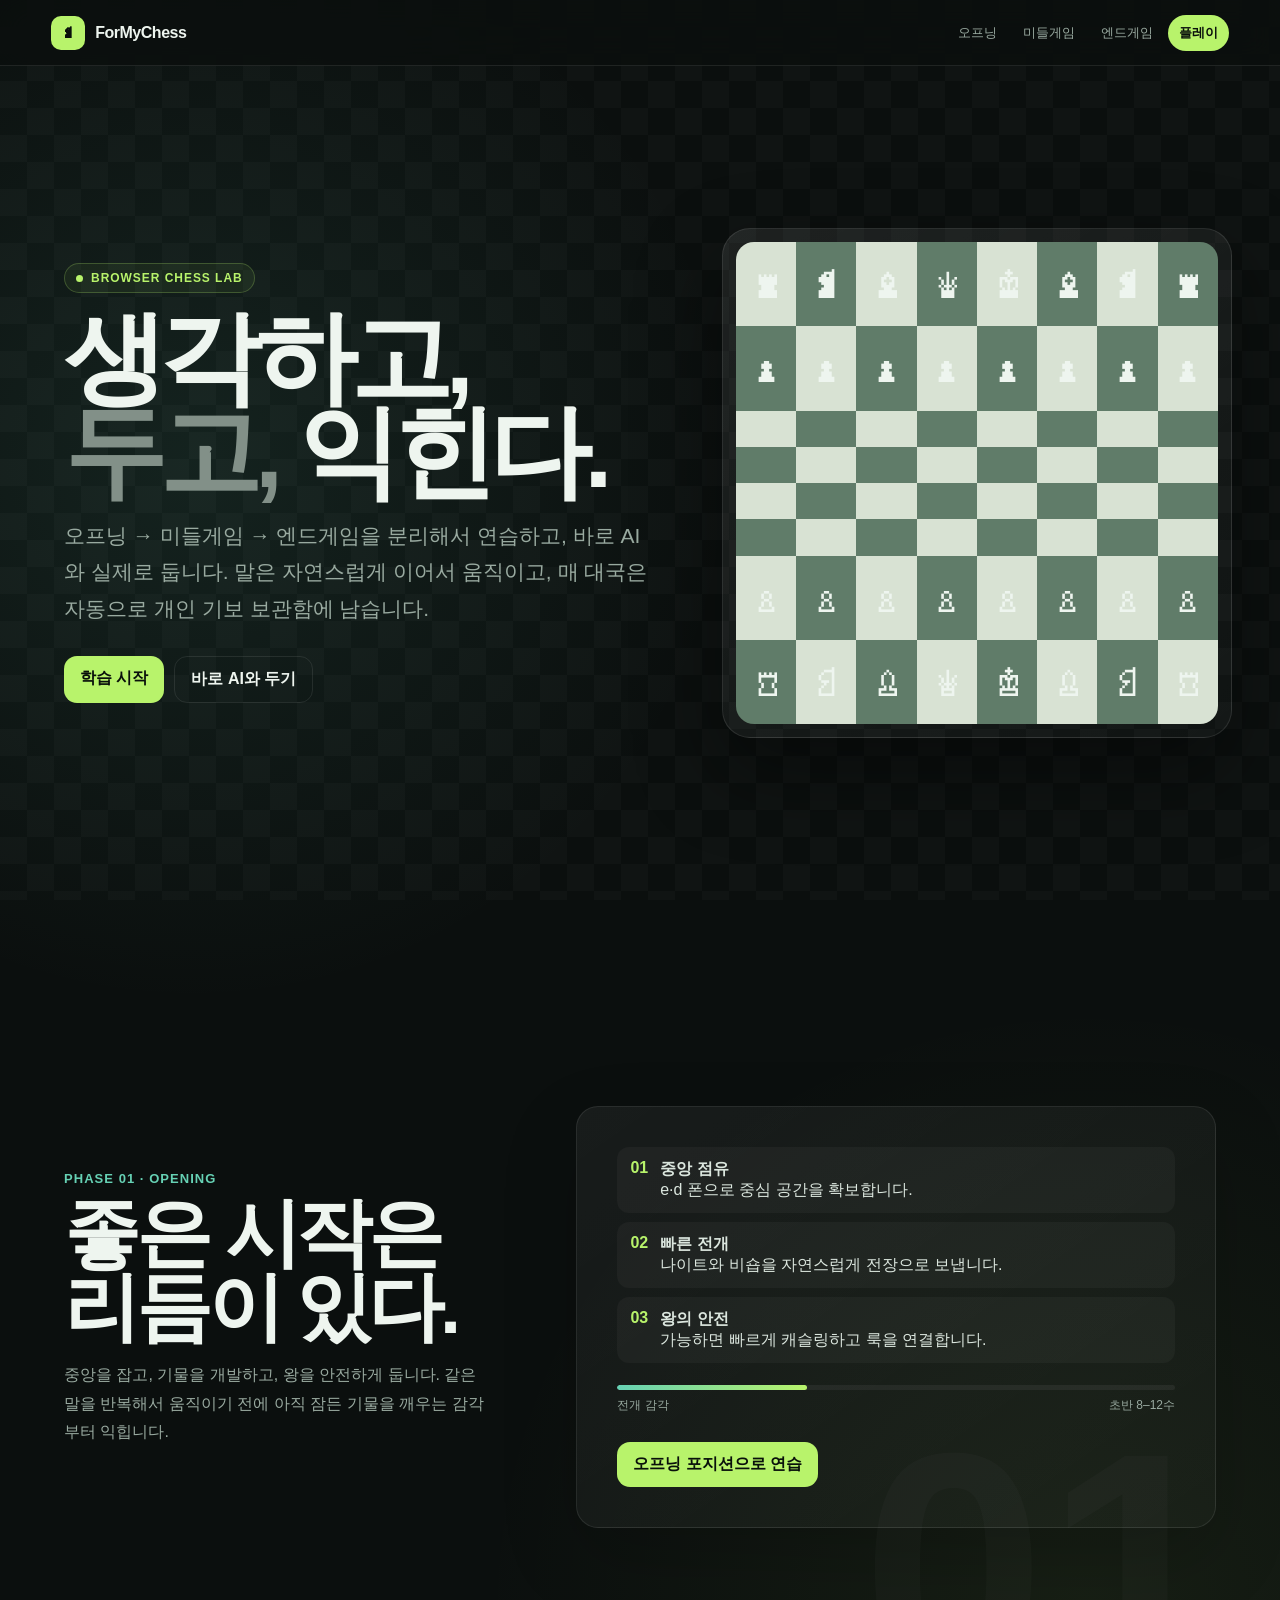
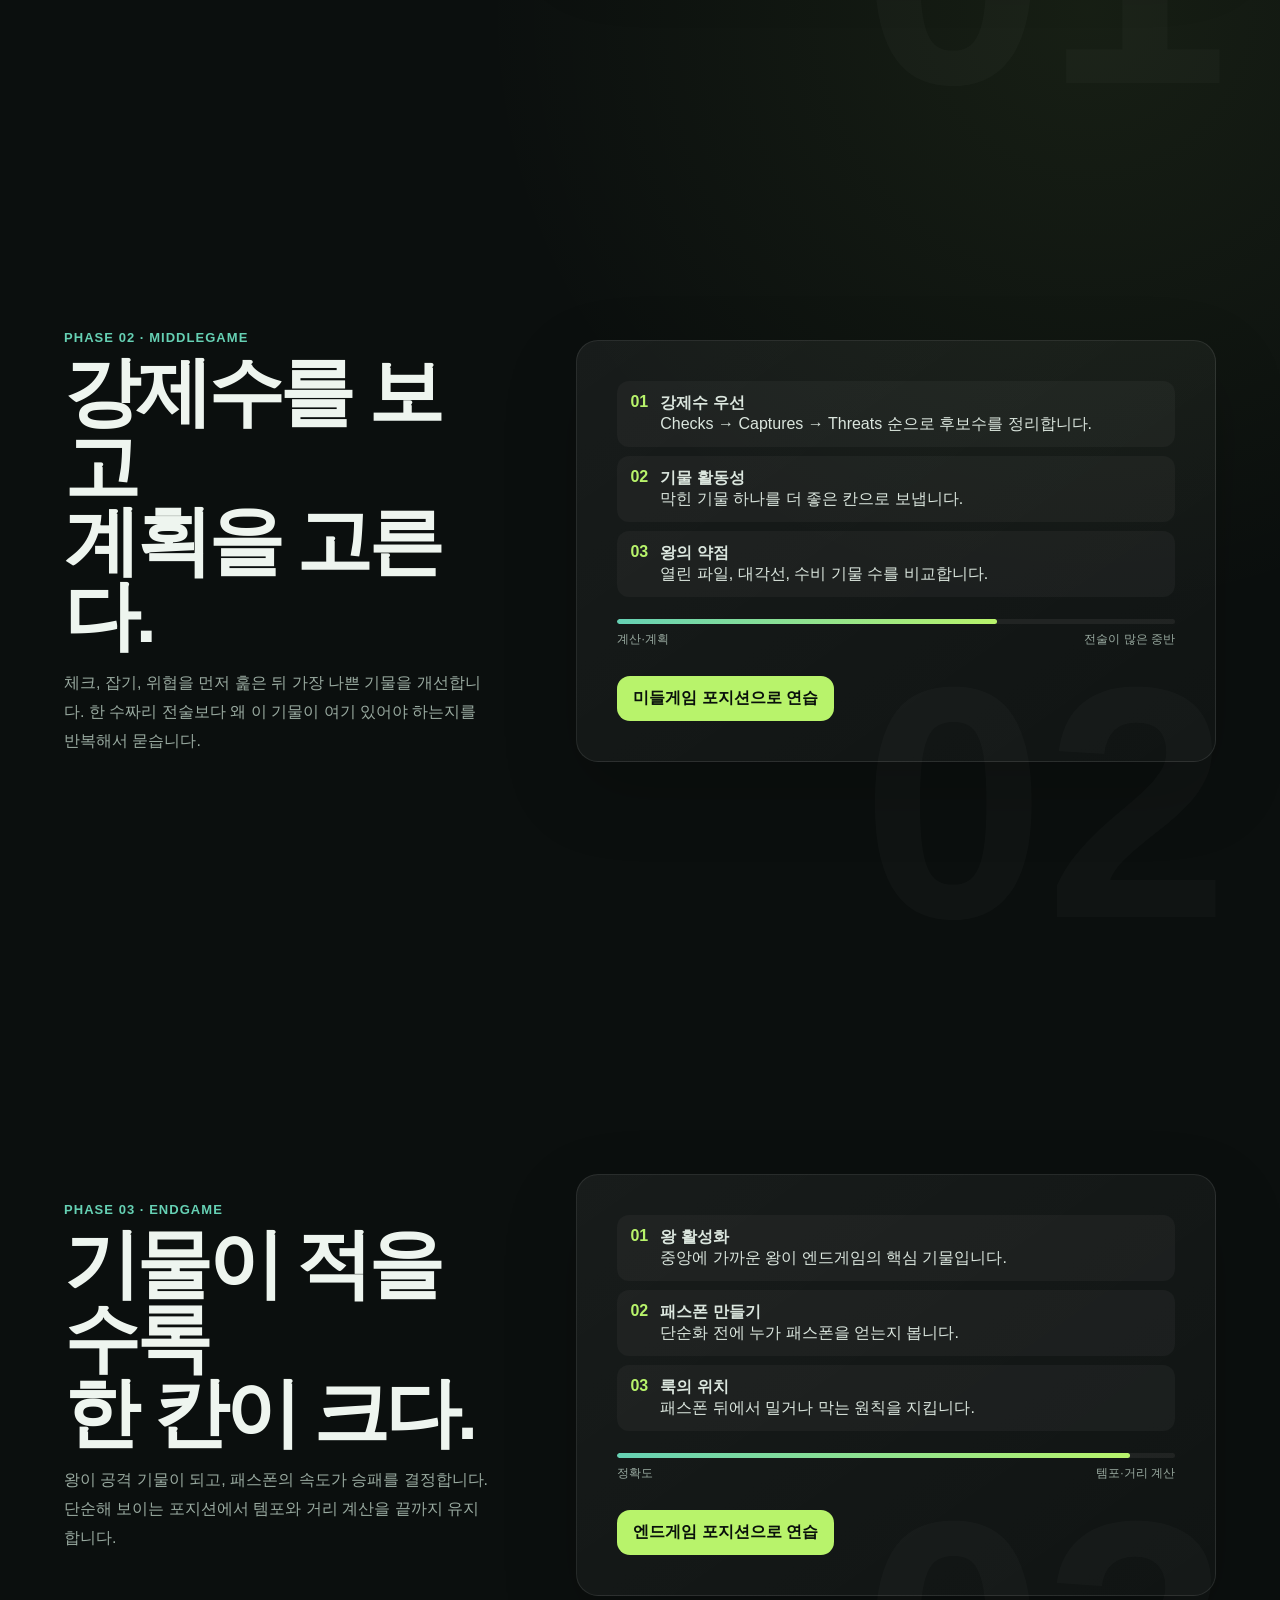
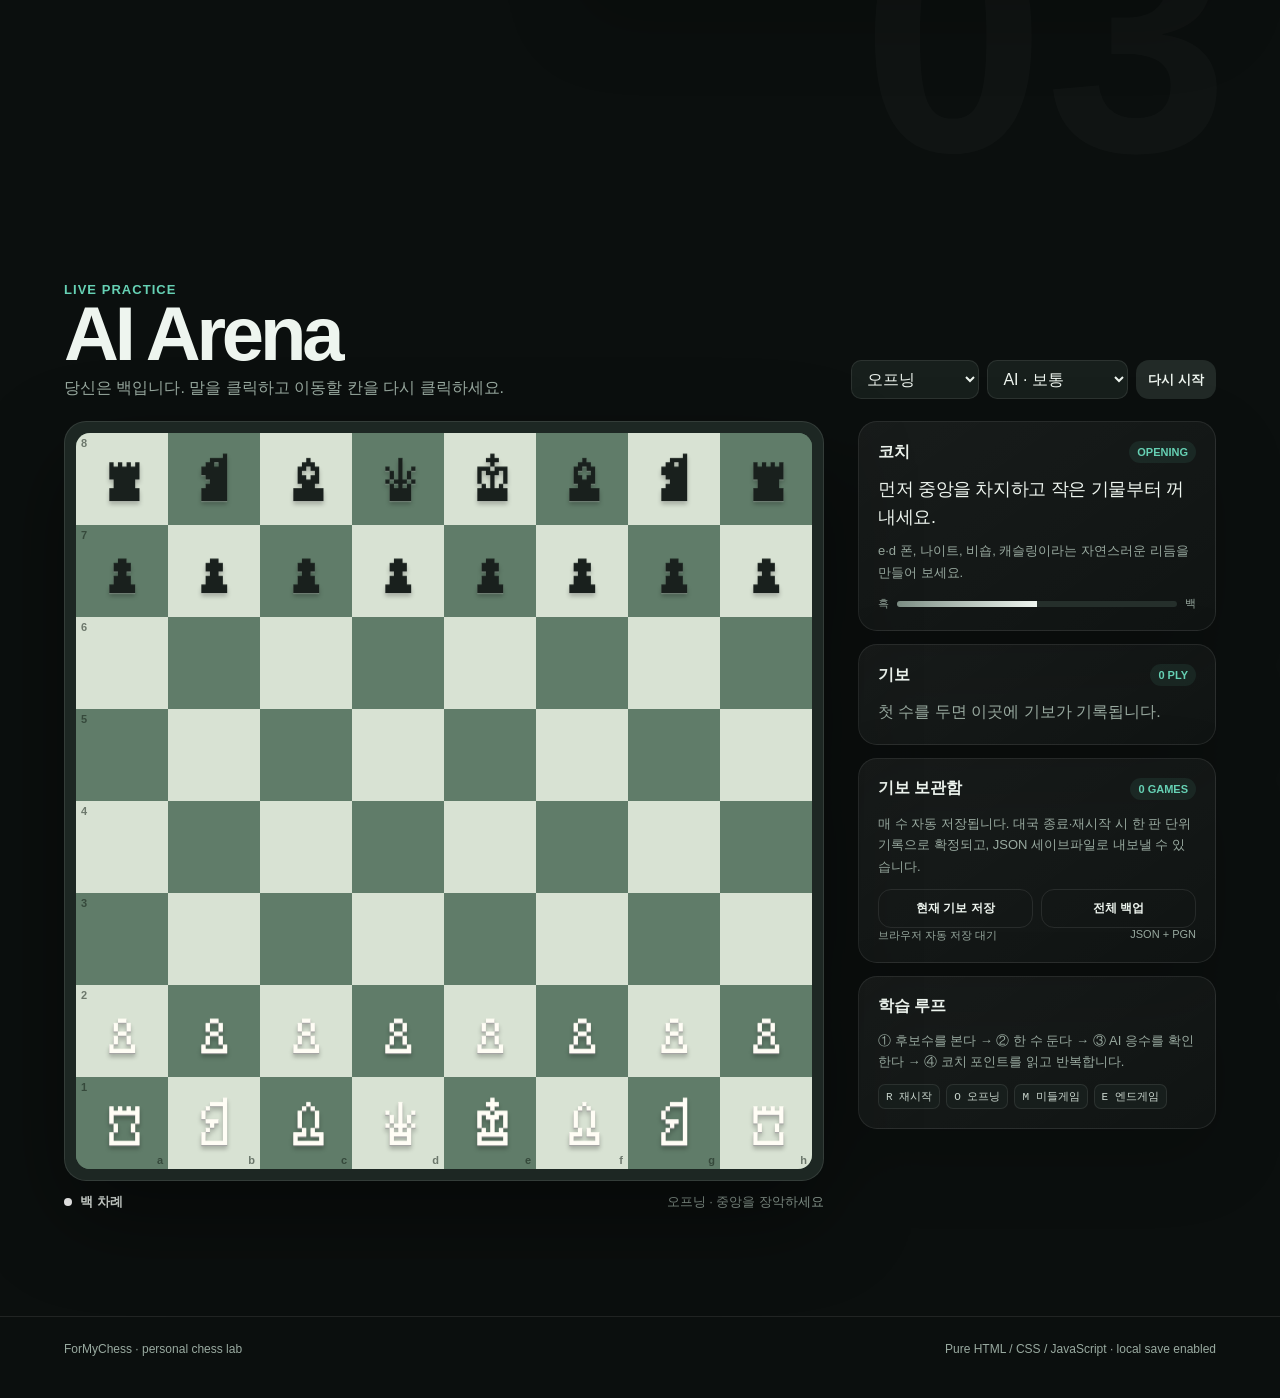
==== commit 117c0825: "Connect smooth UI, saves, and reference AI" ====
--- a/index.html
+++ b/index.html
@@ -1,54 +1,24 @@
 <!DOCTYPE html>
 <html lang="ko">
 <head>
-<meta charset="UTF-8">
-<meta name="viewport" content="width=device-width,initial-scale=1.0">
-<meta name="theme-color" content="#0b0f0e">
-<title>ForMyChess — 리듬으로 익히는 체스</title>
-<style>
-:root{--bg:#0b0f0e;--panel:#151c1a;--line:rgba(255,255,255,.09);--text:#eef5ef;--muted:#99aaa0;--accent:#b8f36b;--accent2:#66d1b4;--danger:#ff5d68;--gold:#ffc764;--light:#d8e2d3;--dark:#607c69;--move:230ms}*{box-sizing:border-box}html{scroll-behavior:smooth;scroll-snap-type:y proximity}body{margin:0;min-width:320px;color:var(--text);background:radial-gradient(circle at 15% 10%,rgba(102,209,180,.1),transparent 34rem),radial-gradient(circle at 85% 35%,rgba(184,243,107,.07),transparent 38rem),var(--bg);font-family:Inter,Pretendard,-apple-system,BlinkMacSystemFont,"Segoe UI",sans-serif;overflow-x:hidden}body:before{content:"";position:fixed;inset:0;z-index:-1;opacity:.024;background-image:linear-gradient(45deg,#fff 25%,transparent 25%),linear-gradient(-45deg,#fff 25%,transparent 25%),linear-gradient(45deg,transparent 75%,#fff 75%),linear-gradient(-45deg,transparent 75%,#fff 75%);background-size:54px 54px;background-position:0 0,0 27px,27px -27px,-27px 0;pointer-events:none}a{color:inherit;text-decoration:none}button,select{font:inherit}button{cursor:pointer}.top{position:sticky;top:0;z-index:60;height:66px;padding:0 clamp(16px,4vw,60px);display:flex;align-items:center;justify-content:space-between;border-bottom:1px solid var(--line);background:rgba(11,15,14,.78);backdrop-filter:blur(18px)}.brand{display:flex;align-items:center;gap:10px;font-weight:900;letter-spacing:-.03em}.mark{width:34px;aspect-ratio:1;border-radius:10px;display:grid;place-items:center;color:#09100b;background:var(--accent)}nav{display:flex;gap:4px;align-items:center}nav a{padding:9px 11px;border-radius:999px;color:var(--muted);font-size:13px;transition:.18s}nav a:hover{color:var(--text);background:rgba(255,255,255,.06)}nav .play{color:#0a100c;background:var(--accent);font-weight:900}section{min-height:calc(100svh - 66px);padding:clamp(56px,8vw,105px) clamp(18px,5vw,82px);display:grid;align-items:center;scroll-snap-align:start;scroll-margin-top:66px}.hero{grid-template-columns:minmax(0,1.1fr) minmax(320px,.9fr);gap:clamp(38px,7vw,95px);overflow:hidden}.eyebrow{display:inline-flex;align-items:center;gap:8px;padding:7px 11px;border:1px solid rgba(184,243,107,.23);border-radius:999px;color:var(--accent);background:rgba(184,243,107,.06);font-size:12px;font-weight:900;letter-spacing:.08em}.dot{width:7px;aspect-ratio:1;border-radius:50%;background:var(--accent);box-shadow:0 0 0 0 rgba(184,243,107,.45);animation:pulse 1.8s infinite}@keyframes pulse{70%{box-shadow:0 0 0 9px rgba(184,243,107,0)}}h1{margin:18px 0;font-size:clamp(52px,8vw,110px);line-height:.92;letter-spacing:-.065em}.soft{color:#829088}.hero p{max-width:650px;margin:0;color:var(--muted);font-size:clamp(16px,1.7vw,21px);line-height:1.75}.actions{display:flex;gap:10px;flex-wrap:wrap;margin-top:28px}.btn{border:0;border-radius:13px;padding:12px 16px;color:var(--text);background:#222a27;font-weight:900;transition:transform .18s,filter .18s}.btn:hover{transform:translateY(-2px);filter:brightness(1.08)}.btn.primary{color:#09100b;background:var(--accent)}.btn.ghost{border:1px solid var(--line);background:transparent}.btn.small{padding:9px 12px;font-size:13px}.heroBoardShell{justify-self:center;width:min(42vw,510px);min-width:320px;aspect-ratio:1;padding:13px;border:1px solid rgba(255,255,255,.1);border-radius:28px;background:linear-gradient(145deg,rgba(255,255,255,.08),rgba(255,255,255,.02));box-shadow:0 34px 85px rgba(0,0,0,.42);animation:float 5s ease-in-out infinite}@keyframes float{50%{transform:translateY(-12px) rotate(1deg)}}.heroBoard{width:100%;height:100%;display:grid;grid-template-columns:repeat(8,1fr);overflow:hidden;border-radius:18px}.heroSq{display:grid;place-items:center;font-size:clamp(23px,3.3vw,42px)}.heroSq.light{background:var(--light)}.heroSq.dark{background:var(--dark)}.phase{position:relative}.phase:after{content:attr(data-n);position:absolute;right:4vw;bottom:0;font-size:min(28vw,330px);font-weight:900;line-height:1;color:rgba(255,255,255,.025);pointer-events:none}.phaseWrap{position:relative;z-index:1;width:min(1160px,100%);margin:auto;display:grid;grid-template-columns:minmax(0,.8fr) minmax(0,1.2fr);gap:clamp(32px,7vw,86px);align-items:center}.kicker{color:var(--accent2);font-weight:900;font-size:13px;letter-spacing:.08em}.phase h2,.arena h2{margin:10px 0 14px;font-size:clamp(42px,6vw,76px);line-height:.98;letter-spacing:-.055em}.copy{color:var(--muted);line-height:1.8;max-width:520px}.card,.panel{border:1px solid var(--line);border-radius:22px;background:linear-gradient(145deg,rgba(255,255,255,.055),rgba(255,255,255,.025));padding:clamp(22px,4vw,40px);box-shadow:0 28px 75px rgba(0,0,0,.18)}.focus{display:grid;gap:9px;margin:0 0 22px;padding:0;list-style:none}.focus li{display:flex;gap:12px;padding:12px 13px;border-radius:12px;background:rgba(255,255,255,.035);color:#dbe6de}.focus b{color:var(--accent);font-variant-numeric:tabular-nums}.meter{height:5px;border-radius:99px;background:rgba(255,255,255,.06);overflow:hidden}.meter span{display:block;height:100%;width:var(--w);background:linear-gradient(90deg,var(--accent2),var(--accent));border-radius:inherit}.meterLabel{display:flex;justify-content:space-between;margin-top:7px;color:var(--muted);font-size:12px}.arena{min-height:auto;padding-top:80px;padding-bottom:105px;align-items:start}.arenaWrap{width:min(1320px,100%);margin:auto}.arenaHead{display:flex;justify-content:space-between;align-items:end;gap:20px;flex-wrap:wrap;margin-bottom:22px}.arenaHead h2{margin:0}.arenaHead p{margin:7px 0 0;color:var(--muted)}.controls{display:flex;gap:8px;flex-wrap:wrap}.control{color:var(--text);border:1px solid var(--line);background:#171f1c;border-radius:10px;padding:9px 31px 9px 11px;outline:none}.game{display:grid;grid-template-columns:minmax(320px,760px) minmax(280px,1fr);gap:clamp(18px,3vw,34px);align-items:start}.boardFrame{position:relative;width:100%;aspect-ratio:1;padding:11px;border-radius:22px;background:#1d2723;border:1px solid rgba(255,255,255,.1);box-shadow:0 36px 90px rgba(0,0,0,.42);user-select:none;touch-action:manipulation}.board{position:relative;width:100%;height:100%;display:grid;grid-template-columns:repeat(8,1fr);grid-template-rows:repeat(8,1fr);overflow:hidden;border-radius:14px;background:var(--dark)}.square{position:relative;display:grid;place-items:center;border:0;padding:0;min-width:0;min-height:0;color:#142017;transition:filter .16s,box-shadow .16s}.square.light{background:var(--light)}.square.dark{background:var(--dark)}.square:before{content:"";position:absolute;inset:0;opacity:0;background:rgba(184,243,107,.24);transition:opacity .16s}.square.selected:before{opacity:1;box-shadow:inset 0 0 0 4px rgba(184,243,107,.65)}.square.last:after{content:"";position:absolute;inset:0;background:rgba(255,199,100,.18);pointer-events:none}.moveDot{position:absolute;z-index:4;width:18%;aspect-ratio:1;border-radius:50%;background:rgba(16,32,23,.42);box-shadow:0 0 0 5px rgba(255,255,255,.07)}.square.capture .moveDot{width:78%;background:transparent;box-shadow:inset 0 0 0 clamp(4px,.7vw,8px) rgba(25,49,35,.36)}.coord{position:absolute;z-index:5;font-size:clamp(8px,1vw,11px);font-weight:900;opacity:.55;pointer-events:none}.coord.r{left:5px;top:4px}.coord.f{right:5px;bottom:3px}.piece{position:relative;z-index:6;width:100%;height:100%;display:grid;place-items:center;font-family:"Arial Unicode MS","Noto Sans Symbols 2",serif;font-size:clamp(33px,6vw,69px);line-height:1;filter:drop-shadow(0 3px 2px rgba(0,0,0,.24));transform:translateY(-1%);transition:transform .13s,opacity .12s;pointer-events:none}.square:hover .piece{transform:translateY(-5%) scale(1.035)}.whitePiece{color:#fffdf5;text-shadow:0 1px 0 #999}.blackPiece{color:#19201d;text-shadow:0 1px 0 rgba(255,255,255,.25)}.square.check{animation:check .72s ease-in-out infinite alternate;box-shadow:inset 0 0 0 5px rgba(255,93,104,.88),inset 0 0 34px rgba(255,93,104,.5);z-index:7}@keyframes check{to{filter:saturate(1.5) brightness(1.08)}}.ghostMove{position:absolute;z-index:30;display:grid;place-items:center;pointer-events:none;font-family:"Arial Unicode MS","Noto Sans Symbols 2",serif;line-height:1;filter:drop-shadow(0 7px 5px rgba(0,0,0,.28));transition:transform var(--move) cubic-bezier(.22,.8,.22,1);will-change:transform}.boardFrame.ring{animation:ring .34s ease}@keyframes ring{35%{box-shadow:0 0 0 3px rgba(255,93,104,.28),0 36px 90px rgba(0,0,0,.42)}}.status{display:flex;justify-content:space-between;gap:12px;align-items:center;margin-top:12px;color:var(--muted);font-size:13px}.turn{display:inline-flex;align-items:center;gap:8px;color:var(--text);font-weight:900}.turnDot{width:8px;aspect-ratio:1;border-radius:50%;background:#fff}.turnDot.black{background:#222;border:1px solid #666}.thinking{display:none;gap:4px;align-items:center}.thinking.show{display:flex}.thinking i{width:5px;height:5px;border-radius:50%;background:var(--accent);animation:think 1s infinite}.thinking i:nth-child(2){animation-delay:.12s}.thinking i:nth-child(3){animation-delay:.24s}@keyframes think{50%{transform:translateY(-4px)}}.side{display:grid;gap:13px}.panel{padding:19px;border-radius:19px}.panelTitle{display:flex;justify-content:space-between;align-items:center;gap:12px;margin-bottom:13px}.panelTitle h3{margin:0;font-size:16px}.pill{padding:5px 8px;border-radius:999px;background:rgba(102,209,180,.09);color:var(--accent2);font-size:11px;font-weight:900}.coachMain{font-size:18px;line-height:1.55;letter-spacing:-.02em;margin:0 0 8px}.coachSub{color:var(--muted);font-size:13px;line-height:1.65;margin:0}.moves{display:grid;grid-template-columns:34px 1fr 1fr;gap:7px 9px;max-height:220px;overflow:auto;font-variant-numeric:tabular-nums}.moves .n{color:#708078}.moves .mv{color:#dce7df;font-weight:800}.empty{grid-column:1/-1;color:var(--muted);line-height:1.6}.evalWrap{display:grid;grid-template-columns:auto 1fr auto;gap:8px;align-items:center;margin-top:13px;color:var(--muted);font-size:11px}.eval{height:6px;border-radius:99px;overflow:hidden;background:#26302c}.evalFill{height:100%;width:50%;background:linear-gradient(90deg,#7f9187,#eff6f0);transition:width .25s}.keys{display:flex;flex-wrap:wrap;gap:6px;margin-top:11px}kbd{border:1px solid var(--line);border-radius:7px;padding:4px 7px;background:#171e1c;color:#cbd7cf;font-size:11px}.toast{position:fixed;left:50%;top:84px;z-index:100;transform:translate(-50%,-14px) scale(.96);opacity:0;pointer-events:none;padding:9px 13px;border:1px solid var(--line);border-radius:999px;background:rgba(12,18,15,.94);box-shadow:0 18px 50px rgba(0,0,0,.35);font-size:13px;font-weight:900;letter-spacing:.05em;transition:.18s}.toast.show{opacity:1;transform:translate(-50%,0) scale(1)}.toast.danger{border-color:rgba(255,93,104,.4)}.mate{position:fixed;inset:0;z-index:90;display:grid;place-items:center;opacity:0;pointer-events:none;background:rgba(6,8,7,.15);transition:opacity .22s}.mate.show{opacity:1}.mateCard{transform:scale(.9) translateY(10px);padding:21px 25px;border:1px solid rgba(255,255,255,.12);border-radius:21px;background:rgba(13,18,16,.94);box-shadow:0 30px 90px rgba(0,0,0,.46);text-align:center;transition:transform .28s}.mate.show .mateCard{transform:scale(1)}.mateCard b{display:block;font-size:25px}.mateCard span{display:block;margin-top:6px;color:var(--muted);font-size:13px}.spark{position:fixed;z-index:91;width:6px;height:6px;border-radius:2px;background:var(--accent);pointer-events:none;animation:spark .75s ease-out forwards}@keyframes spark{to{transform:translate(var(--dx),var(--dy)) rotate(180deg) scale(.2);opacity:0}}footer{border-top:1px solid var(--line);padding:25px clamp(18px,5vw,82px) 42px;display:flex;justify-content:space-between;gap:18px;flex-wrap:wrap;color:var(--muted);font-size:12px}@media(max-width:980px){.hero{grid-template-columns:1fr}.heroBoardShell{width:min(76vw,500px)}.phaseWrap{grid-template-columns:1fr}.game{grid-template-columns:1fr}.side{grid-template-columns:repeat(2,minmax(0,1fr))}}@media(max-width:720px){.top{height:60px;padding:0 13px}.brand span:last-child{display:none}nav a{padding:8px;font-size:12px}section{min-height:auto;padding:72px 17px;scroll-margin-top:60px}.hero{min-height:calc(100svh - 60px);padding-top:46px}.heroBoardShell{min-width:0;width:100%}.side{grid-template-columns:1fr}.arena{padding:68px 13px 78px}.boardFrame{padding:7px;border-radius:16px}.board{border-radius:10px}.piece{font-size:clamp(31px,11vw,58px)}.controls{width:100%}.control{flex:1}}@media(prefers-reduced-motion:reduce){*,*:before,*:after{animation-duration:.001ms!important;transition-duration:.001ms!important;scroll-behavior:auto!important}}
-</style>
+  <meta charset="UTF-8">
+  <meta name="viewport" content="width=device-width,initial-scale=1.0">
+  <meta name="theme-color" content="#0b0f0e">
+  <title>ForMyChess — 리듬으로 익히는 체스</title>
+  <link rel="stylesheet" href="styles.css">
 </head>
 <body>
 <header class="top"><a class="brand" href="#home"><span class="mark">♞</span><span>ForMyChess</span></a><nav><a href="#opening">오프닝</a><a href="#middlegame">미들게임</a><a href="#endgame">엔드게임</a><a class="play" href="#arena">플레이</a></nav></header>
 <main>
-<section class="hero" id="home"><div><span class="eyebrow"><span class="dot"></span>BROWSER CHESS LAB</span><h1>생각하고,<br><span class="soft">두고,</span> 익힌다.</h1><p>오프닝 → 미들게임 → 엔드게임을 분리해서 연습하고, 바로 AI와 실제로 둡니다. 말은 리드미컬하게 움직이고 체크와 체크메이트는 작지만 확실하게 반응합니다.</p><div class="actions"><a class="btn primary" href="#opening">학습 시작</a><a class="btn ghost" href="#arena">바로 AI와 두기</a></div></div><div class="heroBoardShell" aria-hidden="true"><div class="heroBoard" id="heroBoard"></div></div></section>
+<section class="hero" id="home"><div><span class="eyebrow"><span class="dot"></span>BROWSER CHESS LAB</span><h1>생각하고,<br><span class="soft">두고,</span> 익힌다.</h1><p>오프닝 → 미들게임 → 엔드게임을 분리해서 연습하고, 바로 AI와 실제로 둡니다. 말은 자연스럽게 이어서 움직이고, 매 대국은 자동으로 개인 기보 보관함에 남습니다.</p><div class="actions"><a class="btn primary" href="#opening">학습 시작</a><a class="btn ghost" href="#arena">바로 AI와 두기</a></div></div><div class="heroBoardShell" aria-hidden="true"><div class="heroBoard" id="heroBoard"></div></div></section>
 <section class="phase" id="opening" data-n="01"><div class="phaseWrap"><div><div class="kicker">PHASE 01 · OPENING</div><h2>좋은 시작은<br>리듬이 있다.</h2><p class="copy">중앙을 잡고, 기물을 개발하고, 왕을 안전하게 둡니다. 같은 말을 반복해서 움직이기 전에 아직 잠든 기물을 깨우는 감각부터 익힙니다.</p></div><div class="card"><ul class="focus"><li><b>01</b><span><strong>중앙 점유</strong><br>e·d 폰으로 중심 공간을 확보합니다.</span></li><li><b>02</b><span><strong>빠른 전개</strong><br>나이트와 비숍을 자연스럽게 전장으로 보냅니다.</span></li><li><b>03</b><span><strong>왕의 안전</strong><br>가능하면 빠르게 캐슬링하고 룩을 연결합니다.</span></li></ul><div class="meter"><span style="--w:34%"></span></div><div class="meterLabel"><span>전개 감각</span><span>초반 8–12수</span></div><div class="actions"><button class="btn primary stageBtn" data-stage="opening">오프닝 포지션으로 연습</button></div></div></div></section>
 <section class="phase" id="middlegame" data-n="02"><div class="phaseWrap"><div><div class="kicker">PHASE 02 · MIDDLEGAME</div><h2>강제수를 보고<br>계획을 고른다.</h2><p class="copy">체크, 잡기, 위협을 먼저 훑은 뒤 가장 나쁜 기물을 개선합니다. 한 수짜리 전술보다 왜 이 기물이 여기 있어야 하는지를 반복해서 묻습니다.</p></div><div class="card"><ul class="focus"><li><b>01</b><span><strong>강제수 우선</strong><br>Checks → Captures → Threats 순으로 후보수를 정리합니다.</span></li><li><b>02</b><span><strong>기물 활동성</strong><br>막힌 기물 하나를 더 좋은 칸으로 보냅니다.</span></li><li><b>03</b><span><strong>왕의 약점</strong><br>열린 파일, 대각선, 수비 기물 수를 비교합니다.</span></li></ul><div class="meter"><span style="--w:68%"></span></div><div class="meterLabel"><span>계산·계획</span><span>전술이 많은 중반</span></div><div class="actions"><button class="btn primary stageBtn" data-stage="middlegame">미들게임 포지션으로 연습</button></div></div></div></section>
 <section class="phase" id="endgame" data-n="03"><div class="phaseWrap"><div><div class="kicker">PHASE 03 · ENDGAME</div><h2>기물이 적을수록<br>한 칸이 크다.</h2><p class="copy">왕이 공격 기물이 되고, 패스폰의 속도가 승패를 결정합니다. 단순해 보이는 포지션에서 템포와 거리 계산을 끝까지 유지합니다.</p></div><div class="card"><ul class="focus"><li><b>01</b><span><strong>왕 활성화</strong><br>중앙에 가까운 왕이 엔드게임의 핵심 기물입니다.</span></li><li><b>02</b><span><strong>패스폰 만들기</strong><br>단순화 전에 누가 패스폰을 얻는지 봅니다.</span></li><li><b>03</b><span><strong>룩의 위치</strong><br>패스폰 뒤에서 밀거나 막는 원칙을 지킵니다.</span></li></ul><div class="meter"><span style="--w:92%"></span></div><div class="meterLabel"><span>정확도</span><span>템포·거리 계산</span></div><div class="actions"><button class="btn primary stageBtn" data-stage="endgame">엔드게임 포지션으로 연습</button></div></div></div></section>
-<section class="arena" id="arena"><div class="arenaWrap"><div class="arenaHead"><div><div class="kicker">LIVE PRACTICE</div><h2>AI Arena</h2><p>당신은 백입니다. 말을 클릭하고 이동할 칸을 다시 클릭하세요.</p></div><div class="controls"><select id="stage" class="control"><option value="opening">오프닝</option><option value="middlegame">미들게임</option><option value="endgame">엔드게임</option></select><select id="difficulty" class="control"><option value="1">AI · 가볍게</option><option value="2" selected>AI · 보통</option><option value="3">AI · 깊게</option></select><button id="reset" class="btn small">다시 시작</button></div></div><div class="game"><div><div class="boardFrame" id="boardFrame"><div class="board" id="board" aria-label="체스판"></div></div><div class="status"><span class="turn"><span class="turnDot" id="turnDot"></span><span id="turnText">백 차례</span></span><span class="thinking" id="thinking"><span>AI 계산 중</span><i></i><i></i><i></i></span><span id="statusText"></span></div></div><aside class="side"><div class="panel"><div class="panelTitle"><h3>코치</h3><span class="pill" id="phasePill"></span></div><p class="coachMain" id="coachMain"></p><p class="coachSub" id="coachSub"></p><div class="evalWrap"><span>흑</span><div class="eval"><div class="evalFill" id="evalFill"></div></div><span>백</span></div></div><div class="panel"><div class="panelTitle"><h3>기보</h3><span class="pill" id="moveCount">0 PLY</span></div><div class="moves" id="moveList"><div class="empty">첫 수를 두면 이곳에 기보가 기록됩니다.</div></div></div><div class="panel"><div class="panelTitle"><h3>학습 루프</h3></div><p class="coachSub">① 후보수를 본다 → ② 한 수 둔다 → ③ AI 응수를 확인한다 → ④ 코치 포인트를 읽고 반복합니다.</p><div class="keys"><kbd>R 재시작</kbd><kbd>O 오프닝</kbd><kbd>M 미들게임</kbd><kbd>E 엔드게임</kbd></div></div></aside></div></div></section>
+<section class="arena" id="arena"><div class="arenaWrap"><div class="arenaHead"><div><div class="kicker">LIVE PRACTICE</div><h2>AI Arena</h2><p>당신은 백입니다. 말을 클릭하고 이동할 칸을 다시 클릭하세요.</p></div><div class="controls"><select id="stage" class="control"><option value="opening">오프닝</option><option value="middlegame">미들게임</option><option value="endgame">엔드게임</option></select><select id="difficulty" class="control"><option value="1">AI · 가볍게</option><option value="2" selected>AI · 보통</option><option value="3">AI · 깊게</option></select><button id="reset" class="btn small">다시 시작</button></div></div><div class="game"><div><div class="boardFrame" id="boardFrame"><div class="board" id="board" aria-label="체스판"></div></div><div class="status"><span class="turn"><span class="turnDot" id="turnDot"></span><span id="turnText">백 차례</span></span><span class="thinking" id="thinking"><span>AI 계산 중</span><i></i><i></i><i></i></span><span id="statusText"></span></div></div><aside class="side"><div class="panel"><div class="panelTitle"><h3>코치</h3><span class="pill" id="phasePill"></span></div><p class="coachMain" id="coachMain"></p><p class="coachSub" id="coachSub"></p><div class="evalWrap"><span>흑</span><div class="eval"><div class="evalFill" id="evalFill"></div></div><span>백</span></div></div><div class="panel"><div class="panelTitle"><h3>기보</h3><span class="pill" id="moveCount">0 PLY</span></div><div class="moves" id="moveList"><div class="empty">첫 수를 두면 이곳에 기보가 기록됩니다.</div></div></div><div class="panel"><div class="panelTitle"><h3>기보 보관함</h3><span class="pill" id="saveCount">0 GAMES</span></div><p class="coachSub">매 수 자동 저장됩니다. 대국 종료·재시작 시 한 판 단위 기록으로 확정되고, JSON 세이브파일로 내보낼 수 있습니다.</p><div class="saveActions"><button class="btn ghost" id="exportCurrent">현재 기보 저장</button><button class="btn ghost" id="exportAll">전체 백업</button></div><div class="saveMeta"><span id="saveStatus">브라우저 자동 저장 대기</span><span>JSON + PGN</span></div></div><div class="panel"><div class="panelTitle"><h3>학습 루프</h3></div><p class="coachSub">① 후보수를 본다 → ② 한 수 둔다 → ③ AI 응수를 확인한다 → ④ 코치 포인트를 읽고 반복합니다.</p><div class="keys"><kbd>R 재시작</kbd><kbd>O 오프닝</kbd><kbd>M 미들게임</kbd><kbd>E 엔드게임</kbd></div></div></aside></div></div></section>
 </main>
-<footer><span>ForMyChess · first playable prototype</span><span>Pure HTML / CSS / JavaScript · no server required</span></footer><div class="toast" id="toast" role="status"></div><div class="mate" id="mate"><div class="mateCard"><b id="mateTitle"></b><span id="mateSub"></span></div></div>
-<script>
-(()=>{'use strict';
-const S={K:'♔',Q:'♕',R:'♖',B:'♗',N:'♘',P:'♙',k:'♚',q:'♛',r:'♜',b:'♝',n:'♞',p:'♟'},F='abcdefgh';
-const ST={opening:{fen:'rnbqkbnr/pppppppp/8/8/8/8/PPPPPPPP/RNBQKBNR w KQkq - 0 1',label:'OPENING',status:'오프닝 · 중앙을 장악하세요',main:'먼저 중앙을 차지하고 작은 기물부터 꺼내세요.',sub:'e·d 폰, 나이트, 비숍, 캐슬링이라는 자연스러운 리듬을 만들어 보세요.'},middlegame:{fen:'r1bq1rk1/ppp2ppp/2np1n2/2b1p3/2B1P3/2NP1N2/PPP2PPP/R1BQ1RK1 w - - 4 7',label:'MIDDLEGAME',status:'미들게임 · 강제수부터 확인하세요',main:'Checks → Captures → Threats 순서로 후보수를 훑어보세요.',sub:'왕의 안전과 가장 활동이 나쁜 기물을 함께 확인합니다.'},endgame:{fen:'8/5pk1/4p1p1/8/3P4/4P1P1/5PK1/3R4 w - - 0 1',label:'ENDGAME',status:'엔드게임 · 왕과 패스폰의 거리를 재세요',main:'엔드게임에서는 왕도 공격 기물입니다.',sub:'폰을 밀기 전에 왕의 거리와 룩의 위치를 먼저 확인하세요.'}};
-const $=id=>document.getElementById(id),board=$('board'),frame=$('boardFrame'),stage=$('stage'),diff=$('difficulty'),thinking=$('thinking'),toast=$('toast'),mate=$('mate');let st,sel=null,selMoves=[],cur='opening',hist=[],last=null,busy=false,over=false,timer;
-const alg=i=>F[i%8]+(8-Math.floor(i/8)),idx=a=>(8-Number(a[1]))*8+F.indexOf(a[0]),row=i=>Math.floor(i/8),col=i=>i%8,inside=(r,c)=>r>=0&&r<8&&c>=0&&c<8,white=p=>p&&p===p.toUpperCase(),side=p=>white(p)?'w':'b',opp=s=>s==='w'?'b':'w';
-function fen(x){let [pos,turn,castle,ep,h='0',f='1']=x.split(' '),b=Array(64).fill(null),i=0;for(const c of pos){if(c==='/')continue;if(/\d/.test(c))i+=+c;else b[i++]=c}return{board:b,turn,castle:castle==='-'?'':castle,ep:ep==='-'?null:idx(ep),half:+h,full:+f}}
-function clone(s){return{board:s.board.slice(),turn:s.turn,castle:s.castle,ep:s.ep,half:s.half,full:s.full}}
-function move(s,m){const n=clone(s),p=n.board[m.from],cap=n.board[m.to];n.board[m.from]=null;n.board[m.to]=m.promotion?(side(p)==='w'?m.promotion.toUpperCase():m.promotion):p;if(m.ep){n.board[m.to+(side(p)==='w'?8:-8)]=null}if(m.castle==='K'){n.board[63]=null;n.board[61]='R'}if(m.castle==='Q'){n.board[56]=null;n.board[59]='R'}if(m.castle==='k'){n.board[7]=null;n.board[5]='r'}if(m.castle==='q'){n.board[0]=null;n.board[3]='r'}const a=alg(m.from),z=alg(m.to);if(p==='K')n.castle=n.castle.replace(/[KQ]/g,'');if(p==='k')n.castle=n.castle.replace(/[kq]/g,'');if(a==='a1'||z==='a1')n.castle=n.castle.replace('Q','');if(a==='h1'||z==='h1')n.castle=n.castle.replace('K','');if(a==='a8'||z==='a8')n.castle=n.castle.replace('q','');if(a==='h8'||z==='h8')n.castle=n.castle.replace('k','');n.ep=null;if(p&&p.toLowerCase()==='p'&&Math.abs(m.to-m.from)===16)n.ep=(m.from+m.to)/2;n.half=(p&&p.toLowerCase()==='p')||cap||m.ep?0:n.half+1;if(s.turn==='b')n.full++;n.turn=opp(s.turn);return n}
-function attacked(s,q,by){const r=row(q),c=col(q),b=s.board,p=by==='w'?'P':'p',pr=r+(by==='w'?1:-1);for(const dc of[-1,1])if(inside(pr,c+dc)&&b[pr*8+c+dc]===p)return true;const n=by==='w'?'N':'n';for(const[dr,dc]of[[-2,-1],[-2,1],[-1,-2],[-1,2],[1,-2],[1,2],[2,-1],[2,1]])if(inside(r+dr,c+dc)&&b[(r+dr)*8+c+dc]===n)return true;const k=by==='w'?'K':'k';for(let dr=-1;dr<=1;dr++)for(let dc=-1;dc<=1;dc++)if((dr||dc)&&inside(r+dr,c+dc)&&b[(r+dr)*8+c+dc]===k)return true;const bi=by==='w'?'B':'b',ro=by==='w'?'R':'r',qu=by==='w'?'Q':'q';for(const[dr,dc,types]of[[-1,-1,[bi,qu]],[-1,1,[bi,qu]],[1,-1,[bi,qu]],[1,1,[bi,qu]],[-1,0,[ro,qu]],[1,0,[ro,qu]],[0,-1,[ro,qu]],[0,1,[ro,qu]]]){let rr=r+dr,cc=c+dc;while(inside(rr,cc)){const x=b[rr*8+cc];if(x){if(types.includes(x))return true;break}rr+=dr;cc+=dc}}return false}
-const king=(s,c)=>s.board.indexOf(c==='w'?'K':'k'),check=(s,c)=>{const k=king(s,c);return k>=0&&attacked(s,k,opp(c))};
-function pseudo(s,c){const out=[],b=s.board,push=(from,to,x={})=>{if(to<0||to>63)return;const t=b[to];if(t&&side(t)===c)return;out.push({from,to,...x})};for(let i=0;i<64;i++){const p=b[i];if(!p||side(p)!==c)continue;const t=p.toLowerCase(),r=row(i),cc=col(i);if(t==='p'){const d=c==='w'?-1:1,start=c==='w'?6:1,promo=c==='w'?0:7,r1=r+d;if(inside(r1,cc)&&!b[r1*8+cc]){const to=r1*8+cc;push(i,to,r1===promo?{promotion:'q'}:{});const r2=r+2*d;if(r===start&&!b[r2*8+cc])push(i,r2*8+cc)}for(const dc of[-1,1]){const c2=cc+dc;if(!inside(r1,c2))continue;const to=r1*8+c2;if(b[to]&&side(b[to])!==c)push(i,to,r1===promo?{promotion:'q'}:{});else if(s.ep===to)push(i,to,{ep:true})}}else if(t==='n'){for(const[dr,dc]of[[-2,-1],[-2,1],[-1,-2],[-1,2],[1,-2],[1,2],[2,-1],[2,1]])if(inside(r+dr,cc+dc))push(i,(r+dr)*8+cc+dc)}else if('brq'.includes(t)){const ds=[];if(t==='b'||t==='q')ds.push([-1,-1],[-1,1],[1,-1],[1,1]);if(t==='r'||t==='q')ds.push([-1,0],[1,0],[0,-1],[0,1]);for(const[dr,dc]of ds){let rr=r+dr,c2=cc+dc;while(inside(rr,c2)){const to=rr*8+c2;if(!b[to])push(i,to);else{if(side(b[to])!==c)push(i,to);break}rr+=dr;c2+=dc}}}else if(t==='k'){for(let dr=-1;dr<=1;dr++)for(let dc=-1;dc<=1;dc++)if((dr||dc)&&inside(r+dr,cc+dc))push(i,(r+dr)*8+cc+dc);if(!check(s,c)){if(c==='w'&&i===60){if(s.castle.includes('K')&&!b[61]&&!b[62]&&b[63]==='R'&&!attacked(s,61,'b')&&!attacked(s,62,'b'))push(i,62,{castle:'K'});if(s.castle.includes('Q')&&!b[59]&&!b[58]&&!b[57]&&b[56]==='R'&&!attacked(s,59,'b')&&!attacked(s,58,'b'))push(i,58,{castle:'Q'})}if(c==='b'&&i===4){if(s.castle.includes('k')&&!b[5]&&!b[6]&&b[7]==='r'&&!attacked(s,5,'w')&&!attacked(s,6,'w'))push(i,6,{castle:'k'});if(s.castle.includes('q')&&!b[3]&&!b[2]&&!b[1]&&b[0]==='r'&&!attacked(s,3,'w')&&!attacked(s,2,'w'))push(i,2,{castle:'q'})}}}}return out}
-const legal=(s,c=s.turn)=>pseudo(s,c).filter(m=>!check(move({...s,turn:c},m),c));
-function notation(s,m){const p=s.board[m.from];if(m.castle)return m.castle.toLowerCase()==='q'?'O-O-O':'O-O';const cap=!!s.board[m.to]||m.ep,pc=p.toLowerCase()==='p'?'':p.toUpperCase(),ff=p.toLowerCase()==='p'&&cap?F[col(m.from)]:'';const n=move(s,m),suf=check(n,n.turn)?(legal(n,n.turn).length?'+' :'#'):'';return pc+ff+(cap?'x':'')+alg(m.to)+(m.promotion?'=Q':'')+suf}
-const V={p:100,n:320,b:330,r:500,q:900,k:20000},C=new Set([27,28,35,36]);function evalPos(s){let v=0;for(let i=0;i<64;i++){const p=s.board[i];if(!p)continue;const sg=white(p)?1:-1;v+=sg*V[p.toLowerCase()];if(C.has(i))v+=sg*16;if(p.toLowerCase()==='p')v+=sg*(white(p)?6-row(i):row(i)-1)*5;if('nb'.includes(p.toLowerCase())){const d=Math.abs(3.5-row(i))+Math.abs(3.5-col(i));v+=sg*Math.round((7-d)*2)}}if(check(s,'w'))v-=18;if(check(s,'b'))v+=18;return v}
-const ordered=(s,ms)=>ms.slice().sort((a,b)=>(s.board[b.to]?V[s.board[b.to].toLowerCase()]:b.promotion?800:0)-(s.board[a.to]?V[s.board[a.to].toLowerCase()]:a.promotion?800:0));function minimax(s,d,a,b){const ms=legal(s,s.turn);if(!ms.length)return check(s,s.turn)?(s.turn==='w'?-999999-d:999999+d):0;if(d===0)return evalPos(s);if(s.turn==='w'){let best=-Infinity;for(const m of ordered(s,ms)){best=Math.max(best,minimax(move(s,m),d-1,a,b));a=Math.max(a,best);if(b<=a)break}return best}else{let best=Infinity;for(const m of ordered(s,ms)){best=Math.min(best,minimax(move(s,m),d-1,a,b));b=Math.min(b,best);if(b<=a)break}return best}}
-function ai(){const ms=ordered(st,legal(st,'b'));if(!ms.length)return null;const lv=+diff.value,d=lv===1?1:lv===2?2:3;let bs=Infinity,best=[];for(const m of ms){const sc=minimax(move(st,m),d-1,-Infinity,Infinity)+(Math.random()-.5)*(lv===1?70:lv===2?18:2);if(sc<bs-.001){bs=sc;best=[m]}else if(Math.abs(sc-bs)<.001)best.push(m)}return best[Math.floor(Math.random()*best.length)]}
-function render(){board.innerHTML='';const k=check(st,st.turn)?king(st,st.turn):-1;for(let i=0;i<64;i++){const q=document.createElement('button');q.type='button';q.className='square '+((row(i)+col(i))%2?'dark':'light');q.dataset.square=i;if(i===sel)q.classList.add('selected');if(last&&(i===last.from||i===last.to))q.classList.add('last');const lm=selMoves.find(m=>m.to===i);if(lm){if(st.board[i]||lm.ep)q.classList.add('capture');const d=document.createElement('span');d.className='moveDot';q.appendChild(d)}if(i===k)q.classList.add('check');const p=st.board[i];if(p){const z=document.createElement('span');z.className='piece '+(white(p)?'whitePiece':'blackPiece');z.textContent=S[p];q.appendChild(z)}if(col(i)===0){const z=document.createElement('span');z.className='coord r';z.textContent=8-row(i);q.appendChild(z)}if(row(i)===7){const z=document.createElement('span');z.className='coord f';z.textContent=F[col(i)];q.appendChild(z)}q.onclick=()=>clickSq(i);board.appendChild(q)}}
-function clickSq(i){if(busy||over||st.turn!=='w')return;const p=st.board[i];if(sel===null){if(p&&side(p)==='w'){sel=i;selMoves=legal(st,'w').filter(m=>m.from===i);render()}return}const m=selMoves.find(m=>m.to===i);if(m){sel=null;selMoves=[];commit(m,false);return}if(p&&side(p)==='w'){sel=i;selMoves=legal(st,'w').filter(m=>m.from===i);render()}else{sel=null;selMoves=[];render()}}
-function animate(m,done){const src=board.querySelector(`[data-square="${m.from}"] .piece`),tar=board.querySelector(`[data-square="${m.to}"] .piece`);if(!src){done();return}const br=board.getBoundingClientRect(),a=board.querySelector(`[data-square="${m.from}"]`).getBoundingClientRect(),z=board.querySelector(`[data-square="${m.to}"]`).getBoundingClientRect(),g=document.createElement('div');g.className='ghostMove '+(white(st.board[m.from])?'whitePiece':'blackPiece');g.textContent=src.textContent;g.style.width=a.width+'px';g.style.height=a.height+'px';g.style.fontSize=getComputedStyle(src).fontSize;g.style.left=a.left-br.left+'px';g.style.top=a.top-br.top+'px';src.style.opacity='0';if(tar)tar.style.opacity='.18';board.appendChild(g);requestAnimationFrame(()=>requestAnimationFrame(()=>g.style.transform=`translate(${z.left-a.left}px,${z.top-a.top}px)`));setTimeout(()=>{g.remove();done()},250)}
-function commit(m,bot){busy=true;const before=st,n=notation(before,m);animate(m,()=>{st=move(before,m);last=m;hist.push({side:before.turn,n});render();panels();busy=false;const end=endCheck();if(!end&&!bot&&st.turn==='b')scheduleAI()})}
-function scheduleAI(){busy=true;thinking.classList.add('show');setTimeout(()=>{const m=ai();thinking.classList.remove('show');busy=false;if(m)commit(m,true)},320)}
-function endCheck(){const ms=legal(st,st.turn),ck=check(st,st.turn);if(ck){frame.classList.remove('ring');void frame.offsetWidth;frame.classList.add('ring');if(ms.length)showToast('CHECK',true)}if(!ms.length){over=true;if(ck)showMate('CHECKMATE',(st.turn==='w'?'흑':'백')+' 승리');else showMate('STALEMATE','무승부');return true}return false}
-function showToast(t,d=false){clearTimeout(timer);toast.textContent=t;toast.classList.toggle('danger',d);toast.classList.add('show');timer=setTimeout(()=>toast.classList.remove('show'),900)}function showMate(t,s){$('mateTitle').textContent=t;$('mateSub').textContent=s;mate.classList.add('show');const r=frame.getBoundingClientRect();for(let i=0;i<18;i++){const x=document.createElement('i'),a=Math.random()*Math.PI*2,d=60+Math.random()*160;x.className='spark';x.style.left=r.left+r.width/2+'px';x.style.top=r.top+r.height/2+'px';x.style.setProperty('--dx',Math.cos(a)*d+'px');x.style.setProperty('--dy',Math.sin(a)*d+'px');if(i%3===1)x.style.background='var(--gold)';if(i%3===2)x.style.background='var(--accent2)';document.body.appendChild(x);setTimeout(()=>x.remove(),800)}setTimeout(()=>mate.classList.remove('show'),1500)}
-function coach(){if(over)return{main:'한 판이 끝났습니다. 같은 포지션을 다시 두면 패턴이 더 빨리 보입니다.',sub:'결과보다 계획이 흐려진 순간을 기보에서 거꾸로 찾아보세요.'};if(check(st,st.turn))return{main:'체크입니다. 왕을 피하거나, 잡거나, 막는 수만 후보입니다.',sub:'체크 상황에서는 계획보다 합법적인 대응을 먼저 좁히세요.'};if(!hist.length)return{main:ST[cur].main,sub:ST[cur].sub};if(cur==='opening')return hist.length<6?{main:'중앙과 전개 속도를 계속 비교하세요.',sub:'퀸보다 나이트와 비숍의 자연스러운 칸을 먼저 확보하세요.'}:{main:'이제 왕의 안전과 룩 연결을 확인할 때입니다.',sub:'시작 칸에 남은 작은 기물이 있는지 훑어보세요.'};if(cur==='middlegame')return{main:'다음 수 전 강제수 세 종류를 다시 훑으세요.',sub:'체크 → 잡기 → 위협, 그리고 가장 나쁜 내 기물을 비교합니다.'};return{main:'한 칸의 템포를 돈처럼 아껴 쓰세요.',sub:'왕의 거리, 패스폰, 룩의 위치를 수마다 갱신하세요.'}}
-function panels(){$('phasePill').textContent=ST[cur].label;$('statusText').textContent=ST[cur].status;$('turnText').textContent=st.turn==='w'?'백 차례':'흑 차례';$('turnDot').classList.toggle('black',st.turn==='b');$('moveCount').textContent=hist.length+' PLY';$('evalFill').style.width=Math.max(8,Math.min(92,50+evalPos(st)/30))+'%';const c=coach();$('coachMain').textContent=c.main;$('coachSub').textContent=c.sub;const ml=$('moveList');if(!hist.length){ml.innerHTML='<div class="empty">첫 수를 두면 이곳에 기보가 기록됩니다.</div>';return}ml.innerHTML='';for(let i=0;i<hist.length;i+=2){const n=document.createElement('span');n.className='n';n.textContent=Math.floor(i/2)+1+'.';const w=document.createElement('span');w.className='mv';w.textContent=hist[i]?.n||'';const b=document.createElement('span');b.className='mv';b.textContent=hist[i+1]?.n||'…';ml.append(n,w,b)}ml.scrollTop=ml.scrollHeight}
-function load(name,scroll=true){cur=name;stage.value=name;st=fen(ST[name].fen);sel=null;selMoves=[];hist=[];last=null;over=false;busy=false;thinking.classList.remove('show');render();panels();if(scroll)$('arena').scrollIntoView({behavior:'smooth'});showToast(ST[name].label)}
-function hero(){const e=$('heroBoard'),p=['r','n','b','q','k','b','n','r','p','p','p','p','p','p','p','p',...Array(32).fill(null),'P','P','P','P','P','P','P','P','R','N','B','Q','K','B','N','R'];p.forEach((x,i)=>{const q=document.createElement('div');q.className='heroSq '+((row(i)+col(i))%2?'dark':'light');q.textContent=x?S[x]:'';e.appendChild(q)})}
-document.querySelectorAll('.stageBtn').forEach(b=>b.onclick=()=>load(b.dataset.stage,true));stage.onchange=()=>load(stage.value,false);$('reset').onclick=()=>load(cur,false);document.addEventListener('keydown',e=>{if(['INPUT','SELECT','TEXTAREA'].includes(document.activeElement?.tagName))return;const k=e.key.toLowerCase();if(k==='r')load(cur,false);if(k==='o')load('opening',true);if(k==='m')load('middlegame',true);if(k==='e')load('endgame',true)});hero();load('opening',false);
-})();
-</script>
+<footer><span>ForMyChess · personal chess lab</span><span>Pure HTML / CSS / JavaScript · local save enabled</span></footer>
+<div class="toast" id="toast" role="status"></div><div class="mate" id="mate"><div class="mateCard"><b id="mateTitle"></b><span id="mateSub"></span></div></div>
+<script src="reference-book.js"></script>
+<script src="app.js"></script>
 </body>
-</html>+</html>
--- a/styles.css
+++ b/styles.css
@@ -0,0 +1 @@
+:root{--bg:#0b0f0e;--panel:#151c1a;--line:rgba(255,255,255,.09);--text:#eef5ef;--muted:#99aaa0;--accent:#b8f36b;--accent2:#66d1b4;--danger:#ff5d68;--gold:#ffc764;--light:#d8e2d3;--dark:#607c69;--move:285ms}*{box-sizing:border-box}html{scroll-behavior:smooth;scroll-snap-type:y proximity}body{margin:0;min-width:320px;color:var(--text);background:radial-gradient(circle at 15% 10%,rgba(102,209,180,.1),transparent 34rem),radial-gradient(circle at 85% 35%,rgba(184,243,107,.07),transparent 38rem),var(--bg);font-family:Inter,Pretendard,-apple-system,BlinkMacSystemFont,"Segoe UI",sans-serif;overflow-x:hidden}body:before{content:"";position:fixed;inset:0;z-index:-1;opacity:.024;background-image:linear-gradient(45deg,#fff 25%,transparent 25%),linear-gradient(-45deg,#fff 25%,transparent 25%),linear-gradient(45deg,transparent 75%,#fff 75%),linear-gradient(-45deg,transparent 75%,#fff 75%);background-size:54px 54px;background-position:0 0,0 27px,27px -27px,-27px 0;pointer-events:none}a{color:inherit;text-decoration:none}button,select{font:inherit}button{cursor:pointer}.top{position:sticky;top:0;z-index:60;height:66px;padding:0 clamp(16px,4vw,60px);display:flex;align-items:center;justify-content:space-between;border-bottom:1px solid var(--line);background:rgba(11,15,14,.78);backdrop-filter:blur(18px)}.brand{display:flex;align-items:center;gap:10px;font-weight:900;letter-spacing:-.03em}.mark{width:34px;aspect-ratio:1;border-radius:10px;display:grid;place-items:center;color:#09100b;background:var(--accent)}nav{display:flex;gap:4px;align-items:center}nav a{padding:9px 11px;border-radius:999px;color:var(--muted);font-size:13px;transition:.18s}nav a:hover{color:var(--text);background:rgba(255,255,255,.06)}nav .play{color:#0a100c;background:var(--accent);font-weight:900}section{min-height:calc(100svh - 66px);padding:clamp(56px,8vw,105px) clamp(18px,5vw,82px);display:grid;align-items:center;scroll-snap-align:start;scroll-margin-top:66px}.hero{grid-template-columns:minmax(0,1.1fr) minmax(320px,.9fr);gap:clamp(38px,7vw,95px);overflow:hidden}.eyebrow{display:inline-flex;align-items:center;gap:8px;padding:7px 11px;border:1px solid rgba(184,243,107,.23);border-radius:999px;color:var(--accent);background:rgba(184,243,107,.06);font-size:12px;font-weight:900;letter-spacing:.08em}.dot{width:7px;aspect-ratio:1;border-radius:50%;background:var(--accent);box-shadow:0 0 0 0 rgba(184,243,107,.45);animation:pulse 1.8s infinite}@keyframes pulse{70%{box-shadow:0 0 0 9px rgba(184,243,107,0)}}h1{margin:18px 0;font-size:clamp(52px,8vw,110px);line-height:.92;letter-spacing:-.065em}.soft{color:#829088}.hero p{max-width:650px;margin:0;color:var(--muted);font-size:clamp(16px,1.7vw,21px);line-height:1.75}.actions{display:flex;gap:10px;flex-wrap:wrap;margin-top:28px}.btn{border:0;border-radius:13px;padding:12px 16px;color:var(--text);background:#222a27;font-weight:900;transition:transform .18s,filter .18s}.btn:hover{transform:translateY(-2px);filter:brightness(1.08)}.btn.primary{color:#09100b;background:var(--accent)}.btn.ghost{border:1px solid var(--line);background:transparent}.btn.small{padding:9px 12px;font-size:13px}.heroBoardShell{justify-self:center;width:min(42vw,510px);min-width:320px;aspect-ratio:1;padding:13px;border:1px solid rgba(255,255,255,.1);border-radius:28px;background:linear-gradient(145deg,rgba(255,255,255,.08),rgba(255,255,255,.02));box-shadow:0 34px 85px rgba(0,0,0,.42);animation:float 5s ease-in-out infinite}@keyframes float{50%{transform:translateY(-12px) rotate(1deg)}}.heroBoard{width:100%;height:100%;display:grid;grid-template-columns:repeat(8,1fr);overflow:hidden;border-radius:18px}.heroSq{display:grid;place-items:center;font-size:clamp(23px,3.3vw,42px)}.heroSq.light{background:var(--light)}.heroSq.dark{background:var(--dark)}.phase{position:relative}.phase:after{content:attr(data-n);position:absolute;right:4vw;bottom:0;font-size:min(28vw,330px);font-weight:900;line-height:1;color:rgba(255,255,255,.025);pointer-events:none}.phaseWrap{position:relative;z-index:1;width:min(1160px,100%);margin:auto;display:grid;grid-template-columns:minmax(0,.8fr) minmax(0,1.2fr);gap:clamp(32px,7vw,86px);align-items:center}.kicker{color:var(--accent2);font-weight:900;font-size:13px;letter-spacing:.08em}.phase h2,.arena h2{margin:10px 0 14px;font-size:clamp(42px,6vw,76px);line-height:.98;letter-spacing:-.055em}.copy{color:var(--muted);line-height:1.8;max-width:520px}.card,.panel{border:1px solid var(--line);border-radius:22px;background:linear-gradient(145deg,rgba(255,255,255,.055),rgba(255,255,255,.025));padding:clamp(22px,4vw,40px);box-shadow:0 28px 75px rgba(0,0,0,.18)}.focus{display:grid;gap:9px;margin:0 0 22px;padding:0;list-style:none}.focus li{display:flex;gap:12px;padding:12px 13px;border-radius:12px;background:rgba(255,255,255,.035);color:#dbe6de}.focus b{color:var(--accent);font-variant-numeric:tabular-nums}.meter{height:5px;border-radius:99px;background:rgba(255,255,255,.06);overflow:hidden}.meter span{display:block;height:100%;width:var(--w);background:linear-gradient(90deg,var(--accent2),var(--accent));border-radius:inherit}.meterLabel{display:flex;justify-content:space-between;margin-top:7px;color:var(--muted);font-size:12px}.arena{min-height:auto;padding-top:80px;padding-bottom:105px;align-items:start}.arenaWrap{width:min(1320px,100%);margin:auto}.arenaHead{display:flex;justify-content:space-between;align-items:end;gap:20px;flex-wrap:wrap;margin-bottom:22px}.arenaHead h2{margin:0}.arenaHead p{margin:7px 0 0;color:var(--muted)}.controls{display:flex;gap:8px;flex-wrap:wrap}.control{color:var(--text);border:1px solid var(--line);background:#171f1c;border-radius:10px;padding:9px 31px 9px 11px;outline:none}.game{display:grid;grid-template-columns:minmax(320px,760px) minmax(280px,1fr);gap:clamp(18px,3vw,34px);align-items:start}.boardFrame{position:relative;width:100%;aspect-ratio:1;padding:11px;border-radius:22px;background:#1d2723;border:1px solid rgba(255,255,255,.1);box-shadow:0 36px 90px rgba(0,0,0,.42);user-select:none;touch-action:manipulation}.board{position:relative;width:100%;height:100%;display:grid;grid-template-columns:repeat(8,1fr);grid-template-rows:repeat(8,1fr);overflow:hidden;border-radius:14px;background:var(--dark);contain:layout paint}.square{position:relative;display:grid;place-items:center;border:0;padding:0;min-width:0;min-height:0;color:#142017;transition:filter .16s,box-shadow .16s}.square.light{background:var(--light)}.square.dark{background:var(--dark)}.square:before{content:"";position:absolute;inset:0;opacity:0;background:rgba(184,243,107,.24);transition:opacity .16s}.square.selected:before{opacity:1;box-shadow:inset 0 0 0 4px rgba(184,243,107,.65)}.square.last:after{content:"";position:absolute;inset:0;background:rgba(255,199,100,.18);pointer-events:none}.moveDot{position:absolute;z-index:4;width:18%;aspect-ratio:1;border-radius:50%;background:rgba(16,32,23,.42);box-shadow:0 0 0 5px rgba(255,255,255,.07)}.square.capture .moveDot{width:78%;background:transparent;box-shadow:inset 0 0 0 clamp(4px,.7vw,8px) rgba(25,49,35,.36)}.coord{position:absolute;z-index:5;font-size:clamp(8px,1vw,11px);font-weight:900;opacity:.55;pointer-events:none}.coord.r{left:5px;top:4px}.coord.f{right:5px;bottom:3px}.piece{position:relative;z-index:6;width:100%;height:100%;display:grid;place-items:center;font-family:"Arial Unicode MS","Noto Sans Symbols 2",serif;font-size:clamp(33px,6vw,69px);line-height:1;filter:drop-shadow(0 3px 2px rgba(0,0,0,.24));transform:translate3d(0,-1%,0);transition:transform .18s cubic-bezier(.22,.8,.22,1),opacity .16s ease;pointer-events:none;backface-visibility:hidden}.boardFrame:not(.animating) .square:hover .piece{transform:translate3d(0,-3%,0) scale(1.018)}.whitePiece{color:#fffdf5;text-shadow:0 1px 0 #999}.blackPiece{color:#19201d;text-shadow:0 1px 0 rgba(255,255,255,.25)}.square.check{animation:check .72s ease-in-out infinite alternate;box-shadow:inset 0 0 0 5px rgba(255,93,104,.88),inset 0 0 34px rgba(255,93,104,.5);z-index:7}@keyframes check{to{filter:saturate(1.5) brightness(1.08)}}.ghostMove{position:absolute;z-index:30;display:grid;place-items:center;pointer-events:none;font-family:"Arial Unicode MS","Noto Sans Symbols 2",serif;line-height:1;filter:drop-shadow(0 7px 5px rgba(0,0,0,.28));will-change:transform,opacity;backface-visibility:hidden;transform:translate3d(0,0,0)}.boardFrame.ring{animation:ring .34s ease}@keyframes ring{35%{box-shadow:0 0 0 3px rgba(255,93,104,.28),0 36px 90px rgba(0,0,0,.42)}}.status{display:flex;justify-content:space-between;gap:12px;align-items:center;margin-top:12px;color:var(--muted);font-size:13px}.turn{display:inline-flex;align-items:center;gap:8px;color:var(--text);font-weight:900}.turnDot{width:8px;aspect-ratio:1;border-radius:50%;background:#fff}.turnDot.black{background:#222;border:1px solid #666}.thinking{display:none;gap:4px;align-items:center}.thinking.show{display:flex}.thinking i{width:5px;height:5px;border-radius:50%;background:var(--accent);animation:think 1s infinite}.thinking i:nth-child(2){animation-delay:.12s}.thinking i:nth-child(3){animation-delay:.24s}@keyframes think{50%{transform:translateY(-4px)}}.side{display:grid;gap:13px}.panel{padding:19px;border-radius:19px}.panelTitle{display:flex;justify-content:space-between;align-items:center;gap:12px;margin-bottom:13px}.panelTitle h3{margin:0;font-size:16px}.pill{padding:5px 8px;border-radius:999px;background:rgba(102,209,180,.09);color:var(--accent2);font-size:11px;font-weight:900}.coachMain{font-size:18px;line-height:1.55;letter-spacing:-.02em;margin:0 0 8px}.coachSub{color:var(--muted);font-size:13px;line-height:1.65;margin:0}.moves{display:grid;grid-template-columns:34px 1fr 1fr;gap:7px 9px;max-height:220px;overflow:auto;font-variant-numeric:tabular-nums}.moves .n{color:#708078}.moves .mv{color:#dce7df;font-weight:800}.empty{grid-column:1/-1;color:var(--muted);line-height:1.6}.evalWrap{display:grid;grid-template-columns:auto 1fr auto;gap:8px;align-items:center;margin-top:13px;color:var(--muted);font-size:11px}.eval{height:6px;border-radius:99px;overflow:hidden;background:#26302c}.evalFill{height:100%;width:50%;background:linear-gradient(90deg,#7f9187,#eff6f0);transition:width .25s}.keys{display:flex;flex-wrap:wrap;gap:6px;margin-top:11px}kbd{border:1px solid var(--line);border-radius:7px;padding:4px 7px;background:#171e1c;color:#cbd7cf;font-size:11px}.saveActions{display:grid;grid-template-columns:1fr 1fr;gap:8px;margin-top:12px}.saveActions .btn{padding:10px 11px;font-size:12px}.saveMeta{display:flex;justify-content:space-between;gap:8px;color:var(--muted);font-size:11px}.toast{position:fixed;left:50%;top:84px;z-index:100;transform:translate(-50%,-14px) scale(.96);opacity:0;pointer-events:none;padding:9px 13px;border:1px solid var(--line);border-radius:999px;background:rgba(12,18,15,.94);box-shadow:0 18px 50px rgba(0,0,0,.35);font-size:13px;font-weight:900;letter-spacing:.03em;transition:.18s}.toast.show{opacity:1;transform:translate(-50%,0) scale(1)}.toast.danger{border-color:rgba(255,93,104,.4)}.mate{position:fixed;inset:0;z-index:90;display:grid;place-items:center;opacity:0;pointer-events:none;background:rgba(6,8,7,.15);transition:opacity .22s}.mate.show{opacity:1}.mateCard{transform:scale(.9) translateY(10px);padding:21px 25px;border:1px solid rgba(255,255,255,.12);border-radius:21px;background:rgba(13,18,16,.94);box-shadow:0 30px 90px rgba(0,0,0,.46);text-align:center;transition:transform .28s}.mate.show .mateCard{transform:scale(1)}.mateCard b{display:block;font-size:25px}.mateCard span{display:block;margin-top:6px;color:var(--muted);font-size:13px}.spark{position:fixed;z-index:91;width:6px;height:6px;border-radius:2px;background:var(--accent);pointer-events:none;animation:spark .75s ease-out forwards}@keyframes spark{to{transform:translate(var(--dx),var(--dy)) rotate(180deg) scale(.2);opacity:0}}footer{border-top:1px solid var(--line);padding:25px clamp(18px,5vw,82px) 42px;display:flex;justify-content:space-between;gap:18px;flex-wrap:wrap;color:var(--muted);font-size:12px}@media(max-width:980px){.hero{grid-template-columns:1fr}.heroBoardShell{width:min(76vw,500px)}.phaseWrap{grid-template-columns:1fr}.game{grid-template-columns:1fr}.side{grid-template-columns:repeat(2,minmax(0,1fr))}}@media(max-width:720px){.top{height:60px;padding:0 13px}.brand span:last-child{display:none}nav a{padding:8px;font-size:12px}section{min-height:auto;padding:72px 18px}.hero{padding-top:64px}.heroBoardShell{width:min(88vw,440px);min-width:0}.phase:after{font-size:44vw}.arena{padding-top:64px}.controls{width:100%}.control{flex:1;min-width:130px}.side{grid-template-columns:1fr}.boardFrame{padding:7px;border-radius:17px}.board{border-radius:11px}.status{align-items:flex-start;flex-wrap:wrap}.saveActions{grid-template-columns:1fr}}@media(prefers-reduced-motion:reduce){*{scroll-behavior:auto!important;animation-duration:.001ms!important;animation-iteration-count:1!important;transition-duration:.001ms!important}.heroBoardShell{transform:none!important}}
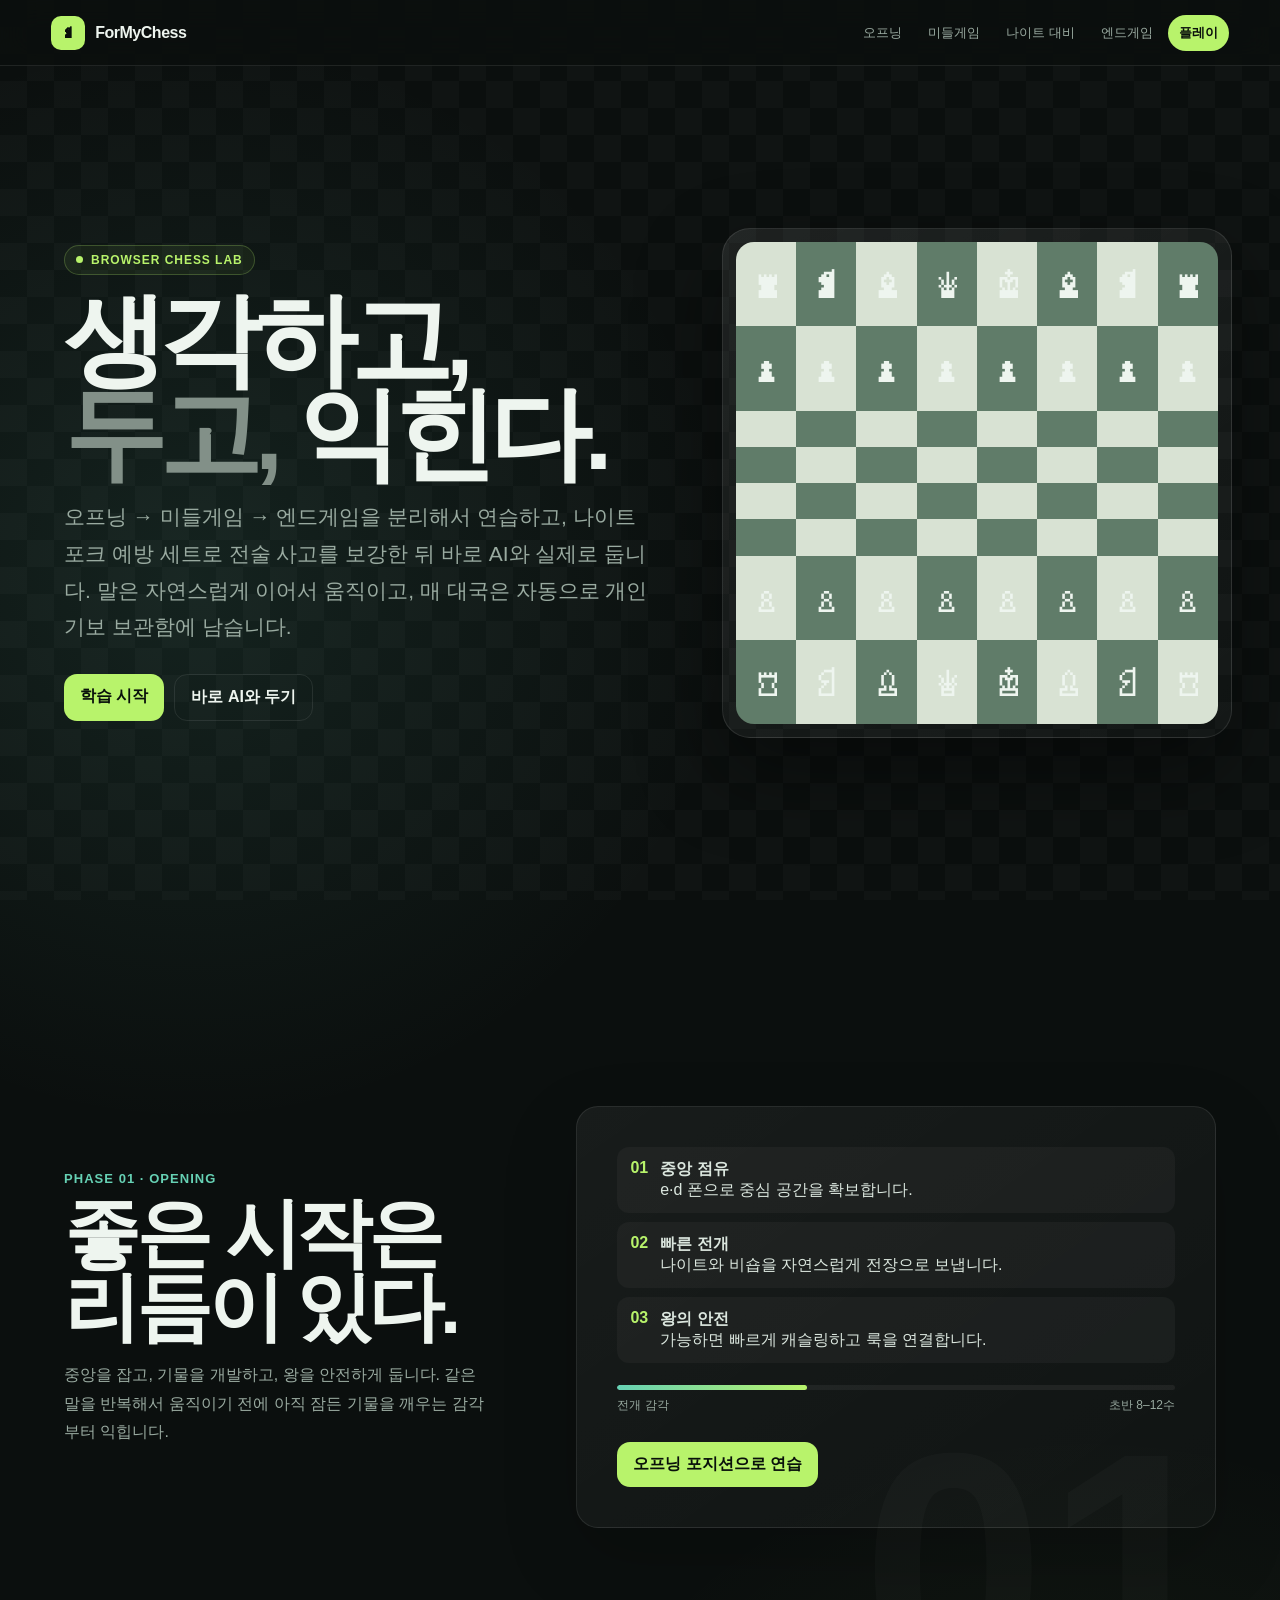
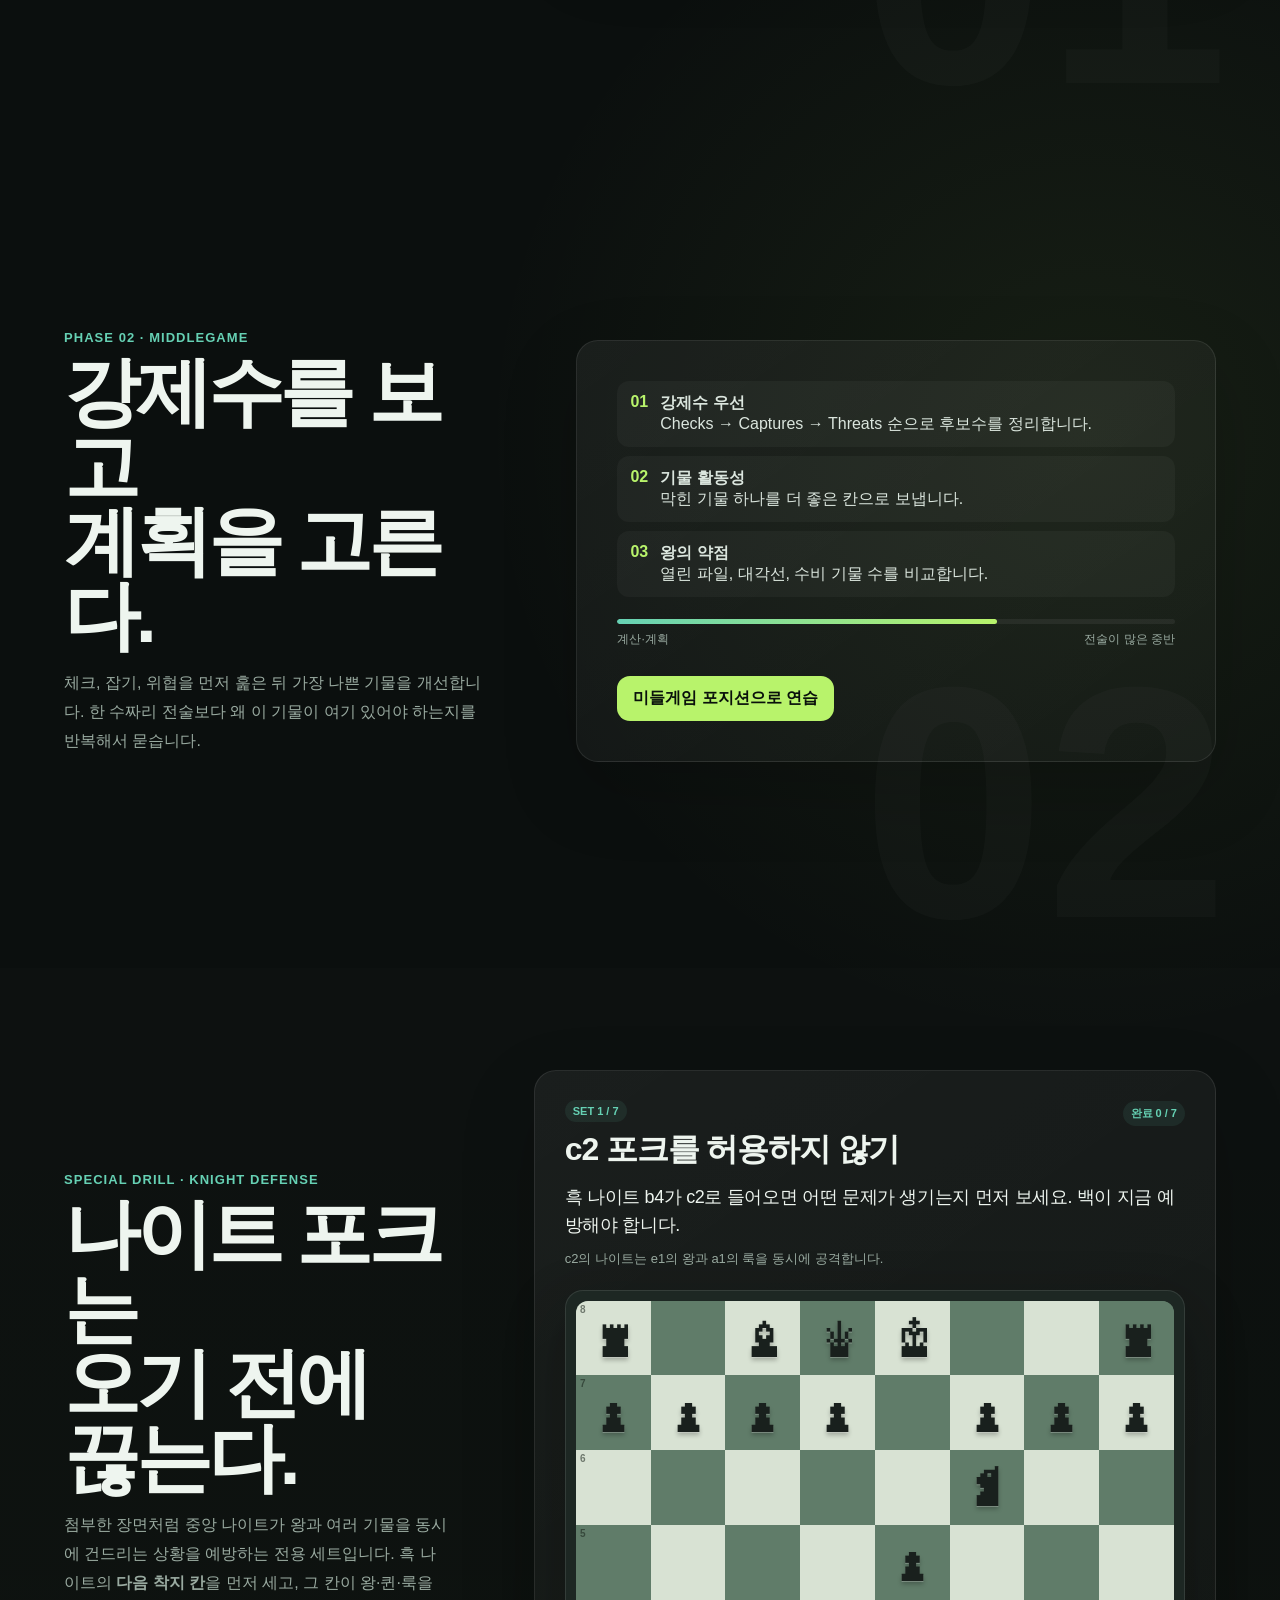
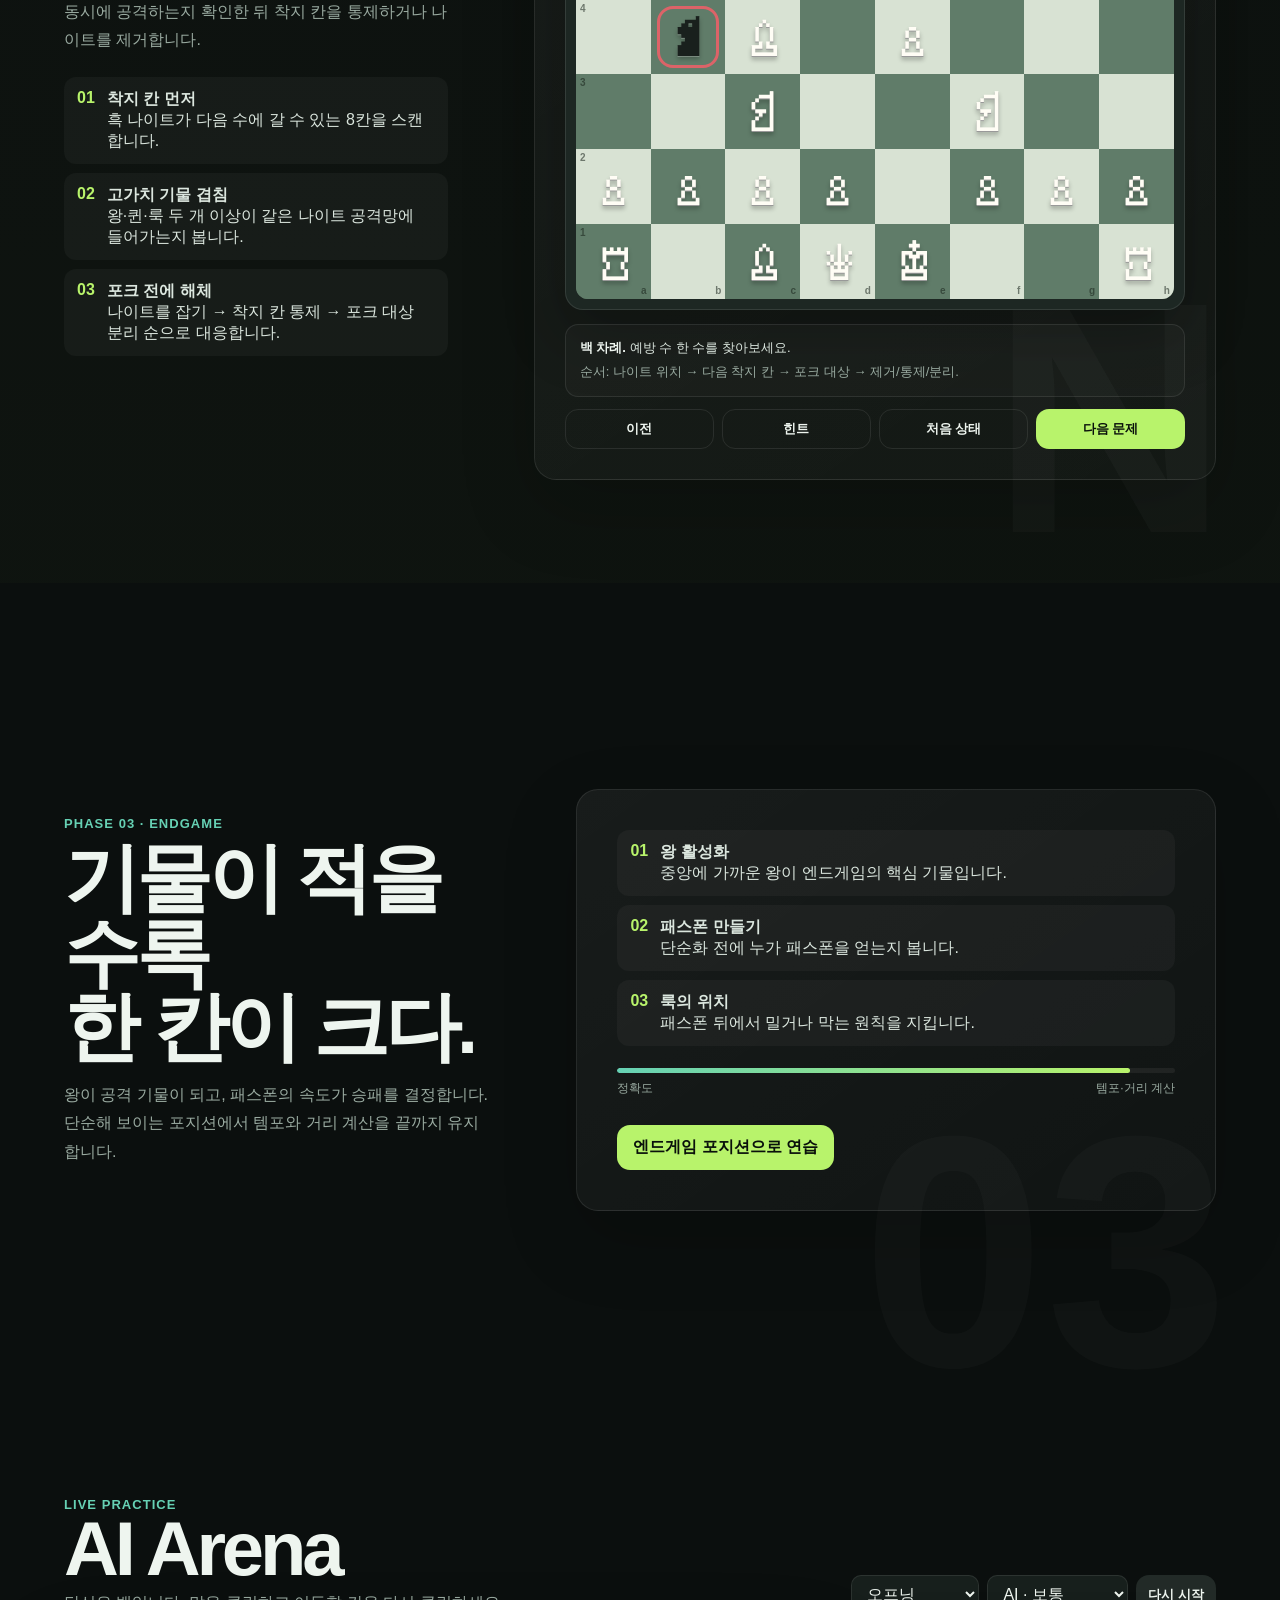
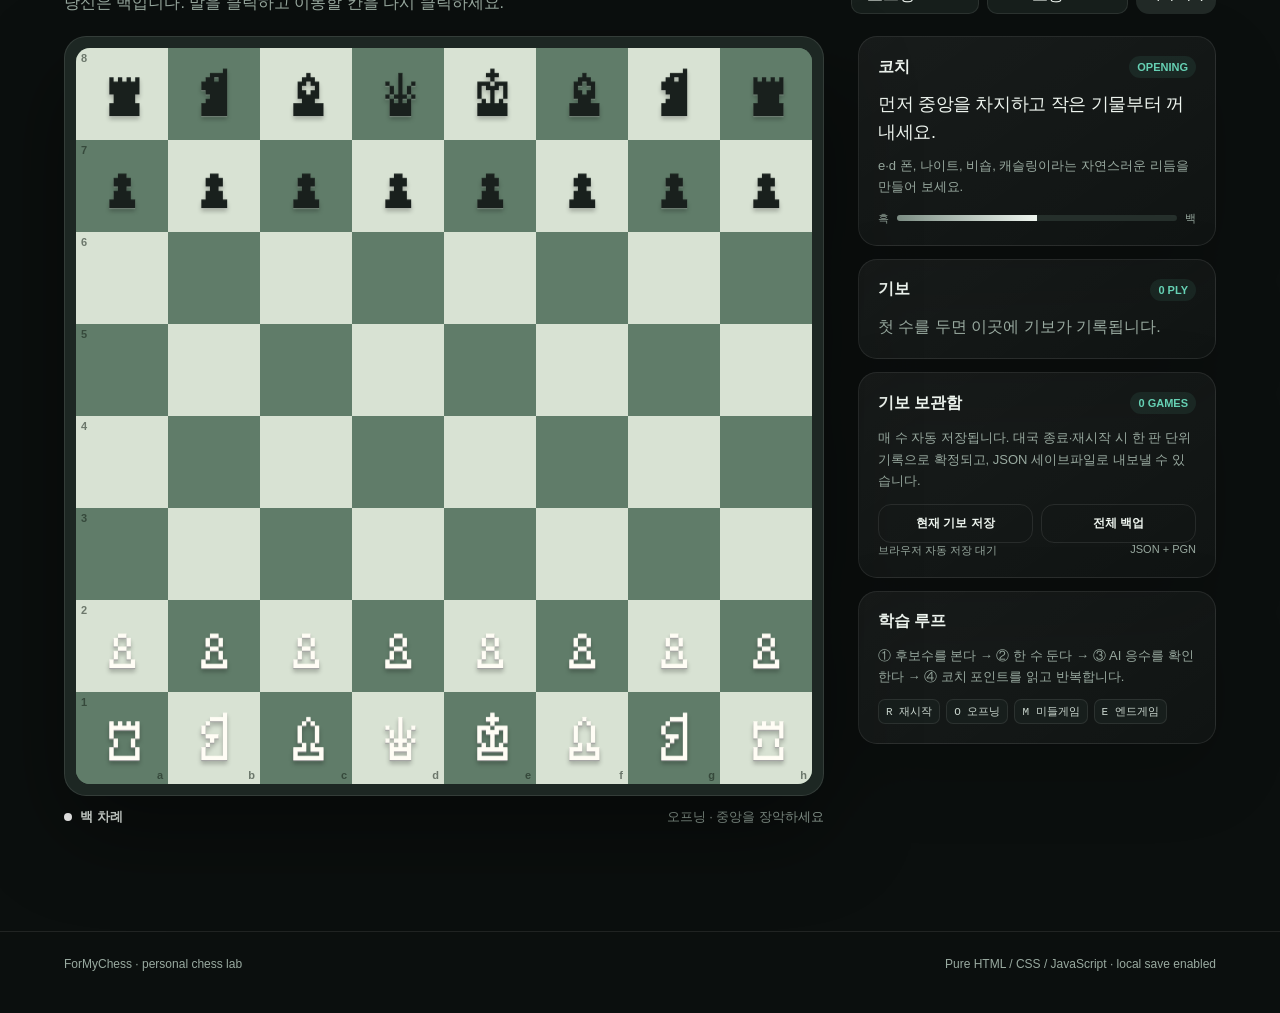
==== commit a918a434: "Add knight defense training section" ====
--- a/index.html
+++ b/index.html
@@ -6,13 +6,15 @@
   <meta name="theme-color" content="#0b0f0e">
   <title>ForMyChess — 리듬으로 익히는 체스</title>
   <link rel="stylesheet" href="styles.css">
+  <link rel="stylesheet" href="knight-training.css">
 </head>
 <body>
-<header class="top"><a class="brand" href="#home"><span class="mark">♞</span><span>ForMyChess</span></a><nav><a href="#opening">오프닝</a><a href="#middlegame">미들게임</a><a href="#endgame">엔드게임</a><a class="play" href="#arena">플레이</a></nav></header>
+<header class="top"><a class="brand" href="#home"><span class="mark">♞</span><span>ForMyChess</span></a><nav><a href="#opening">오프닝</a><a href="#middlegame">미들게임</a><a href="#knight-training">나이트 대비</a><a href="#endgame">엔드게임</a><a class="play" href="#arena">플레이</a></nav></header>
 <main>
-<section class="hero" id="home"><div><span class="eyebrow"><span class="dot"></span>BROWSER CHESS LAB</span><h1>생각하고,<br><span class="soft">두고,</span> 익힌다.</h1><p>오프닝 → 미들게임 → 엔드게임을 분리해서 연습하고, 바로 AI와 실제로 둡니다. 말은 자연스럽게 이어서 움직이고, 매 대국은 자동으로 개인 기보 보관함에 남습니다.</p><div class="actions"><a class="btn primary" href="#opening">학습 시작</a><a class="btn ghost" href="#arena">바로 AI와 두기</a></div></div><div class="heroBoardShell" aria-hidden="true"><div class="heroBoard" id="heroBoard"></div></div></section>
+<section class="hero" id="home"><div><span class="eyebrow"><span class="dot"></span>BROWSER CHESS LAB</span><h1>생각하고,<br><span class="soft">두고,</span> 익힌다.</h1><p>오프닝 → 미들게임 → 엔드게임을 분리해서 연습하고, 나이트 포크 예방 세트로 전술 사고를 보강한 뒤 바로 AI와 실제로 둡니다. 말은 자연스럽게 이어서 움직이고, 매 대국은 자동으로 개인 기보 보관함에 남습니다.</p><div class="actions"><a class="btn primary" href="#opening">학습 시작</a><a class="btn ghost" href="#arena">바로 AI와 두기</a></div></div><div class="heroBoardShell" aria-hidden="true"><div class="heroBoard" id="heroBoard"></div></div></section>
 <section class="phase" id="opening" data-n="01"><div class="phaseWrap"><div><div class="kicker">PHASE 01 · OPENING</div><h2>좋은 시작은<br>리듬이 있다.</h2><p class="copy">중앙을 잡고, 기물을 개발하고, 왕을 안전하게 둡니다. 같은 말을 반복해서 움직이기 전에 아직 잠든 기물을 깨우는 감각부터 익힙니다.</p></div><div class="card"><ul class="focus"><li><b>01</b><span><strong>중앙 점유</strong><br>e·d 폰으로 중심 공간을 확보합니다.</span></li><li><b>02</b><span><strong>빠른 전개</strong><br>나이트와 비숍을 자연스럽게 전장으로 보냅니다.</span></li><li><b>03</b><span><strong>왕의 안전</strong><br>가능하면 빠르게 캐슬링하고 룩을 연결합니다.</span></li></ul><div class="meter"><span style="--w:34%"></span></div><div class="meterLabel"><span>전개 감각</span><span>초반 8–12수</span></div><div class="actions"><button class="btn primary stageBtn" data-stage="opening">오프닝 포지션으로 연습</button></div></div></div></section>
 <section class="phase" id="middlegame" data-n="02"><div class="phaseWrap"><div><div class="kicker">PHASE 02 · MIDDLEGAME</div><h2>강제수를 보고<br>계획을 고른다.</h2><p class="copy">체크, 잡기, 위협을 먼저 훑은 뒤 가장 나쁜 기물을 개선합니다. 한 수짜리 전술보다 왜 이 기물이 여기 있어야 하는지를 반복해서 묻습니다.</p></div><div class="card"><ul class="focus"><li><b>01</b><span><strong>강제수 우선</strong><br>Checks → Captures → Threats 순으로 후보수를 정리합니다.</span></li><li><b>02</b><span><strong>기물 활동성</strong><br>막힌 기물 하나를 더 좋은 칸으로 보냅니다.</span></li><li><b>03</b><span><strong>왕의 약점</strong><br>열린 파일, 대각선, 수비 기물 수를 비교합니다.</span></li></ul><div class="meter"><span style="--w:68%"></span></div><div class="meterLabel"><span>계산·계획</span><span>전술이 많은 중반</span></div><div class="actions"><button class="btn primary stageBtn" data-stage="middlegame">미들게임 포지션으로 연습</button></div></div></div></section>
+<section class="phase knightPhase" id="knight-training" data-n="N"><div class="phaseWrap knightWrap"><div><div class="kicker">SPECIAL DRILL · KNIGHT DEFENSE</div><h2>나이트 포크는<br>오기 전에 끊는다.</h2><p class="copy">첨부한 장면처럼 중앙 나이트가 왕과 여러 기물을 동시에 건드리는 상황을 예방하는 전용 세트입니다. 흑 나이트의 <strong>다음 착지 칸</strong>을 먼저 세고, 그 칸이 왕·퀸·룩을 동시에 공격하는지 확인한 뒤 착지 칸을 통제하거나 나이트를 제거합니다.</p><ul class="focus knightRules"><li><b>01</b><span><strong>착지 칸 먼저</strong><br>흑 나이트가 다음 수에 갈 수 있는 8칸을 스캔합니다.</span></li><li><b>02</b><span><strong>고가치 기물 겹침</strong><br>왕·퀸·룩 두 개 이상이 같은 나이트 공격망에 들어가는지 봅니다.</span></li><li><b>03</b><span><strong>포크 전에 해체</strong><br>나이트를 잡기 → 착지 칸 통제 → 포크 대상 분리 순으로 대응합니다.</span></li></ul></div><div class="card knightCard"><div class="knightTop"><div><span class="pill" id="knightProgress">SET 1 / 7</span><h3 id="knightTitle">나이트 대비 훈련</h3></div><span class="pill knightSolved" id="knightSolved">완료 0 / 7</span></div><p class="coachMain" id="knightPrompt"></p><p class="coachSub" id="knightSub"></p><div class="knightBoardFrame"><div class="knightBoard" id="knightBoard" aria-label="나이트 대비 훈련 체스판"></div></div><div class="knightFeedback" id="knightFeedback" role="status"></div><div class="knightActions"><button class="btn ghost small" id="knightPrev">이전</button><button class="btn ghost small" id="knightHint">힌트</button><button class="btn ghost small" id="knightReset">처음 상태</button><button class="btn primary small" id="knightNext">다음 문제</button></div></div></div></section>
 <section class="phase" id="endgame" data-n="03"><div class="phaseWrap"><div><div class="kicker">PHASE 03 · ENDGAME</div><h2>기물이 적을수록<br>한 칸이 크다.</h2><p class="copy">왕이 공격 기물이 되고, 패스폰의 속도가 승패를 결정합니다. 단순해 보이는 포지션에서 템포와 거리 계산을 끝까지 유지합니다.</p></div><div class="card"><ul class="focus"><li><b>01</b><span><strong>왕 활성화</strong><br>중앙에 가까운 왕이 엔드게임의 핵심 기물입니다.</span></li><li><b>02</b><span><strong>패스폰 만들기</strong><br>단순화 전에 누가 패스폰을 얻는지 봅니다.</span></li><li><b>03</b><span><strong>룩의 위치</strong><br>패스폰 뒤에서 밀거나 막는 원칙을 지킵니다.</span></li></ul><div class="meter"><span style="--w:92%"></span></div><div class="meterLabel"><span>정확도</span><span>템포·거리 계산</span></div><div class="actions"><button class="btn primary stageBtn" data-stage="endgame">엔드게임 포지션으로 연습</button></div></div></div></section>
 <section class="arena" id="arena"><div class="arenaWrap"><div class="arenaHead"><div><div class="kicker">LIVE PRACTICE</div><h2>AI Arena</h2><p>당신은 백입니다. 말을 클릭하고 이동할 칸을 다시 클릭하세요.</p></div><div class="controls"><select id="stage" class="control"><option value="opening">오프닝</option><option value="middlegame">미들게임</option><option value="endgame">엔드게임</option></select><select id="difficulty" class="control"><option value="1">AI · 가볍게</option><option value="2" selected>AI · 보통</option><option value="3">AI · 깊게</option></select><button id="reset" class="btn small">다시 시작</button></div></div><div class="game"><div><div class="boardFrame" id="boardFrame"><div class="board" id="board" aria-label="체스판"></div></div><div class="status"><span class="turn"><span class="turnDot" id="turnDot"></span><span id="turnText">백 차례</span></span><span class="thinking" id="thinking"><span>AI 계산 중</span><i></i><i></i><i></i></span><span id="statusText"></span></div></div><aside class="side"><div class="panel"><div class="panelTitle"><h3>코치</h3><span class="pill" id="phasePill"></span></div><p class="coachMain" id="coachMain"></p><p class="coachSub" id="coachSub"></p><div class="evalWrap"><span>흑</span><div class="eval"><div class="evalFill" id="evalFill"></div></div><span>백</span></div></div><div class="panel"><div class="panelTitle"><h3>기보</h3><span class="pill" id="moveCount">0 PLY</span></div><div class="moves" id="moveList"><div class="empty">첫 수를 두면 이곳에 기보가 기록됩니다.</div></div></div><div class="panel"><div class="panelTitle"><h3>기보 보관함</h3><span class="pill" id="saveCount">0 GAMES</span></div><p class="coachSub">매 수 자동 저장됩니다. 대국 종료·재시작 시 한 판 단위 기록으로 확정되고, JSON 세이브파일로 내보낼 수 있습니다.</p><div class="saveActions"><button class="btn ghost" id="exportCurrent">현재 기보 저장</button><button class="btn ghost" id="exportAll">전체 백업</button></div><div class="saveMeta"><span id="saveStatus">브라우저 자동 저장 대기</span><span>JSON + PGN</span></div></div><div class="panel"><div class="panelTitle"><h3>학습 루프</h3></div><p class="coachSub">① 후보수를 본다 → ② 한 수 둔다 → ③ AI 응수를 확인한다 → ④ 코치 포인트를 읽고 반복합니다.</p><div class="keys"><kbd>R 재시작</kbd><kbd>O 오프닝</kbd><kbd>M 미들게임</kbd><kbd>E 엔드게임</kbd></div></div></aside></div></div></section>
 </main>
@@ -20,5 +22,6 @@
 <div class="toast" id="toast" role="status"></div><div class="mate" id="mate"><div class="mateCard"><b id="mateTitle"></b><span id="mateSub"></span></div></div>
 <script src="reference-book.js"></script>
 <script src="app.js"></script>
+<script src="knight-training.js"></script>
 </body>
-</html>
+</html>
--- a/knight-training.css
+++ b/knight-training.css
@@ -0,0 +1,38 @@
+.knightPhase{background:linear-gradient(180deg,rgba(255,255,255,.012),rgba(184,243,107,.025))}
+.knightWrap{grid-template-columns:minmax(280px,.72fr) minmax(360px,1.28fr)}
+.knightRules{margin-top:22px}
+.knightCard{padding:clamp(18px,3vw,30px)}
+.knightTop{display:flex;justify-content:space-between;gap:14px;align-items:flex-start;margin-bottom:12px}
+.knightTop h3{margin:9px 0 0;font-size:clamp(22px,3vw,32px);letter-spacing:-.035em}
+.knightSolved{white-space:nowrap}
+.knightBoardFrame{width:min(100%,620px);margin:20px auto 0;padding:10px;border:1px solid rgba(255,255,255,.1);border-radius:18px;background:#1d2723;box-shadow:0 24px 60px rgba(0,0,0,.28)}
+.knightBoard{width:100%;aspect-ratio:1;display:grid;grid-template-columns:repeat(8,1fr);grid-template-rows:repeat(8,1fr);overflow:hidden;border-radius:12px;background:var(--dark);user-select:none;touch-action:manipulation}
+.knightSq{position:relative;display:grid;place-items:center;border:0;padding:0;min-width:0;min-height:0}
+.knightSq.light{background:var(--light)}
+.knightSq.dark{background:var(--dark)}
+.knightSq.selected{box-shadow:inset 0 0 0 4px rgba(184,243,107,.78);z-index:3}
+.knightSq.dangerKnight:after{content:"";position:absolute;inset:8%;z-index:4;border:3px solid rgba(255,93,104,.78);border-radius:16px;pointer-events:none}
+.knightSq.dangerLanding:before{content:"";position:absolute;inset:0;z-index:2;background:rgba(255,93,104,.26);box-shadow:inset 0 0 0 4px rgba(255,93,104,.62);pointer-events:none}
+.knightSq.correctLanding:before{content:"";position:absolute;inset:0;z-index:2;background:rgba(184,243,107,.26);box-shadow:inset 0 0 0 4px rgba(184,243,107,.62);pointer-events:none}
+.knightPiece{position:relative;z-index:3;width:100%;height:100%;display:grid;place-items:center;font-family:"Arial Unicode MS","Noto Sans Symbols 2",serif;font-size:clamp(27px,5.1vw,58px);line-height:1;filter:drop-shadow(0 3px 2px rgba(0,0,0,.24));pointer-events:none}
+.knightCoord{position:absolute;z-index:5;font-size:clamp(7px,.85vw,10px);font-weight:900;opacity:.55;pointer-events:none;color:#172119}
+.knightCoord.rank{left:4px;top:3px}
+.knightCoord.file{right:4px;bottom:3px}
+.knightFeedback{min-height:72px;margin-top:14px;padding:13px 14px;border:1px solid var(--line);border-radius:13px;background:rgba(255,255,255,.028);color:#dce7df;font-size:13px;line-height:1.6}
+.knightFeedback strong{color:var(--text)}
+.knightFeedback span{display:block;margin-top:4px;color:var(--muted)}
+.knightFeedback.success{border-color:rgba(184,243,107,.35);background:rgba(184,243,107,.055)}
+.knightFeedback.wrong{border-color:rgba(255,93,104,.28);background:rgba(255,93,104,.045)}
+.knightFeedback.hint{border-color:rgba(255,199,100,.3);background:rgba(255,199,100,.045)}
+.knightActions{display:grid;grid-template-columns:repeat(4,minmax(0,1fr));gap:8px;margin-top:12px}
+.knightActions .btn{padding:10px 8px}
+@media(max-width:930px){
+  .knightWrap{grid-template-columns:1fr}
+  .knightBoardFrame{width:min(100%,560px)}
+}
+@media(max-width:560px){
+  .knightCard{padding:14px}
+  .knightActions{grid-template-columns:1fr 1fr}
+  .knightTop{align-items:center}
+  .knightPiece{font-size:clamp(28px,10vw,48px)}
+}
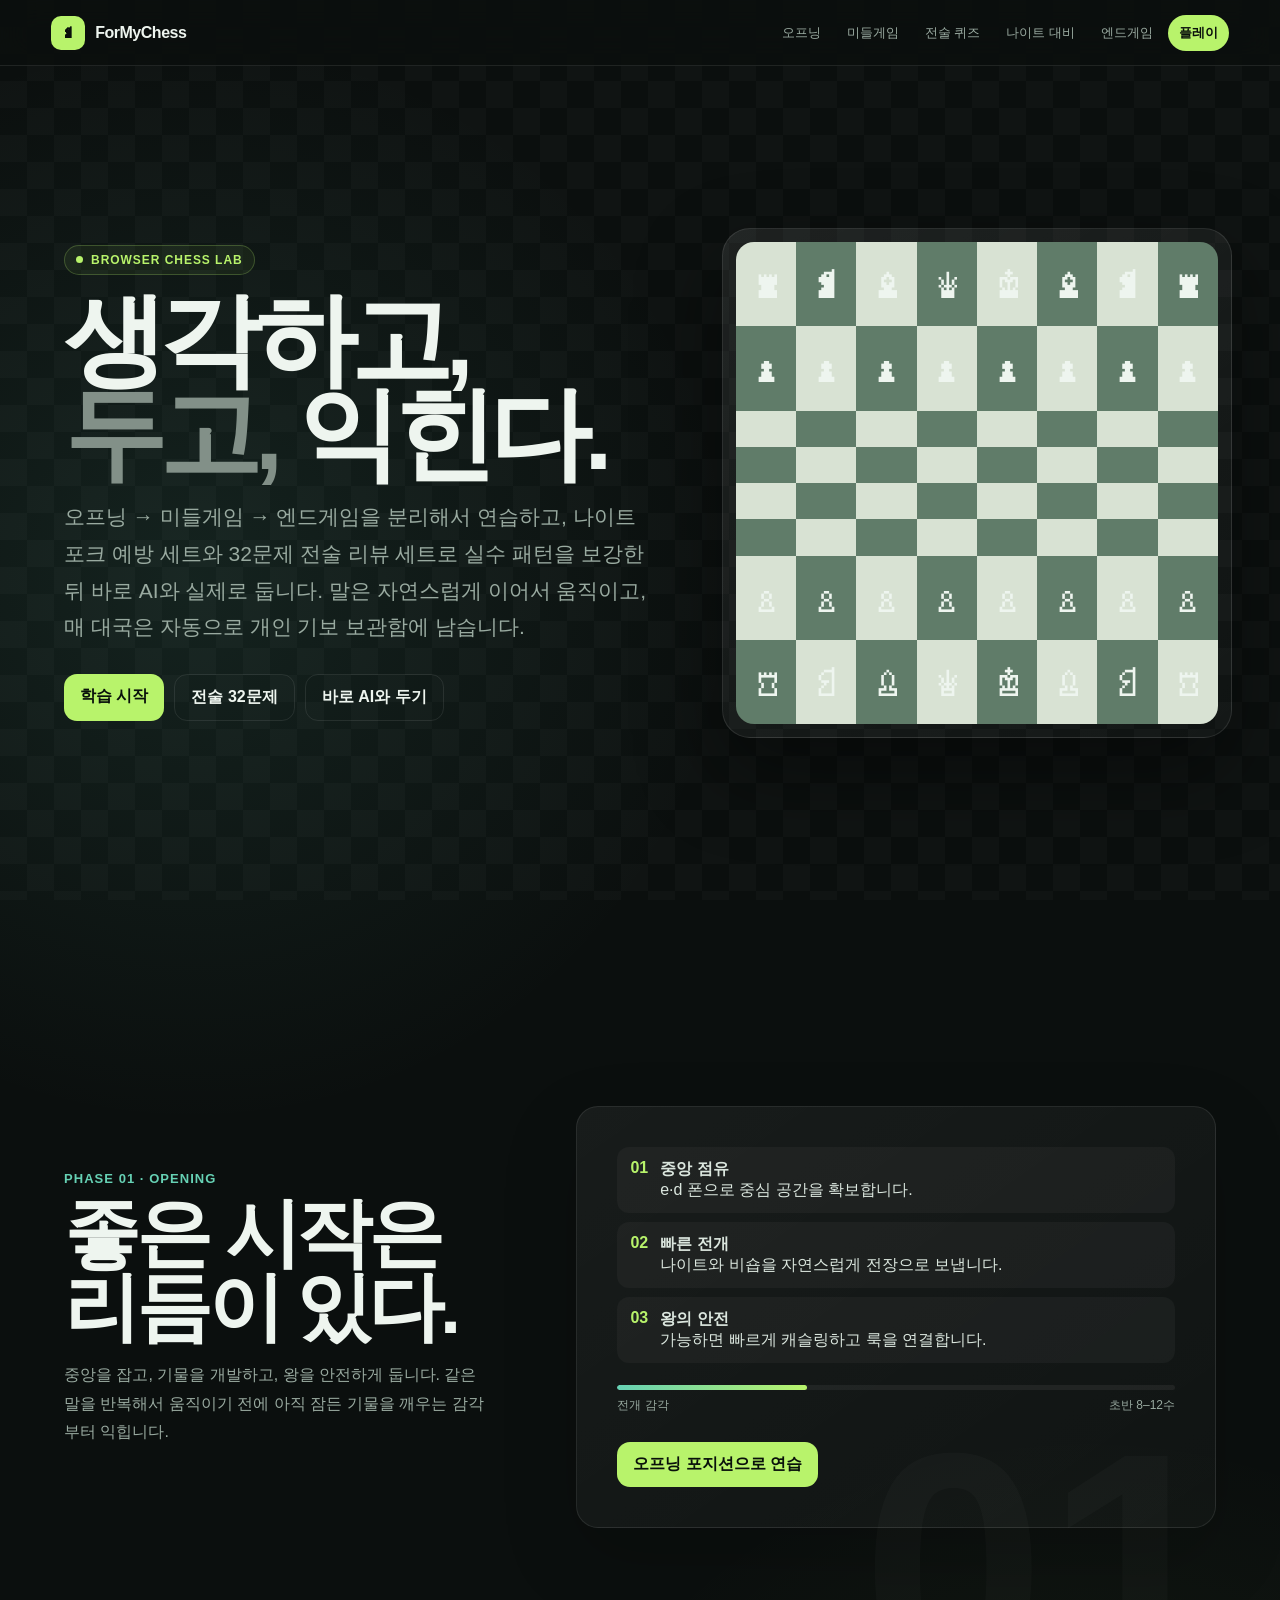
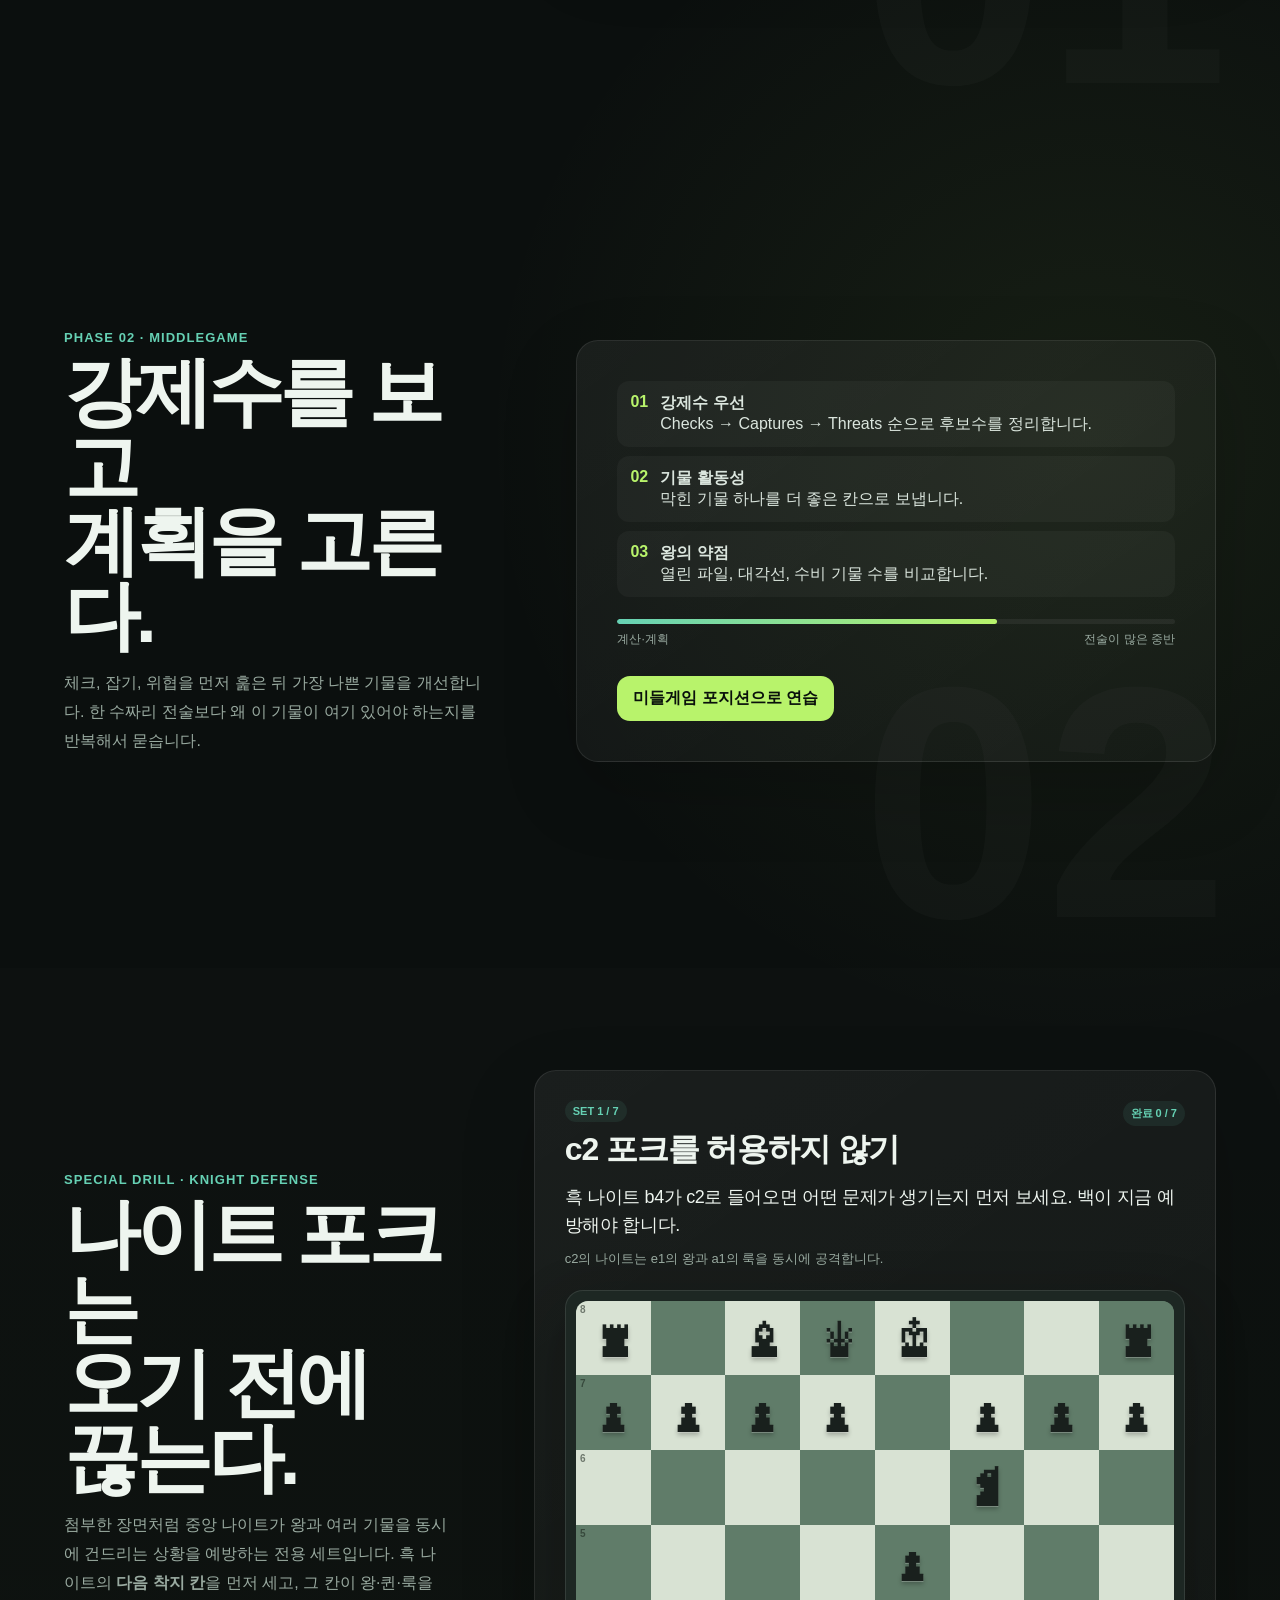
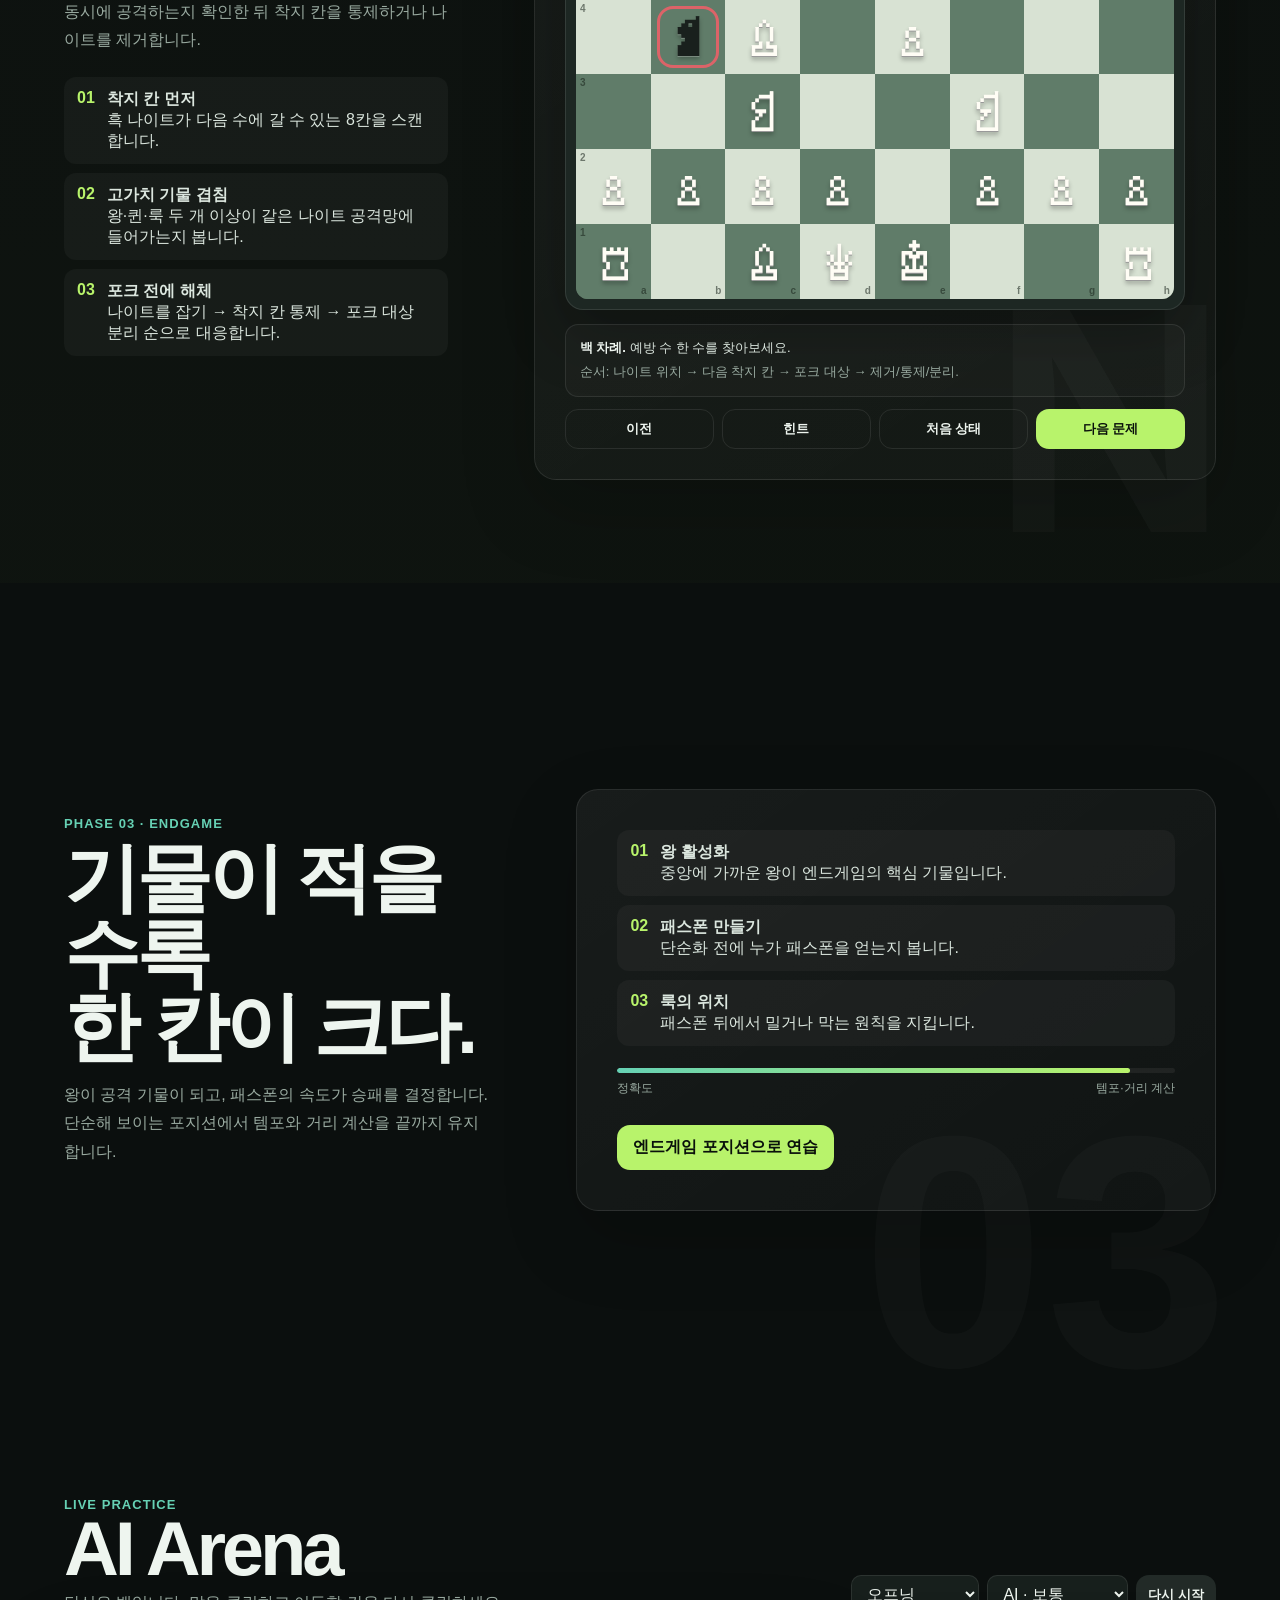
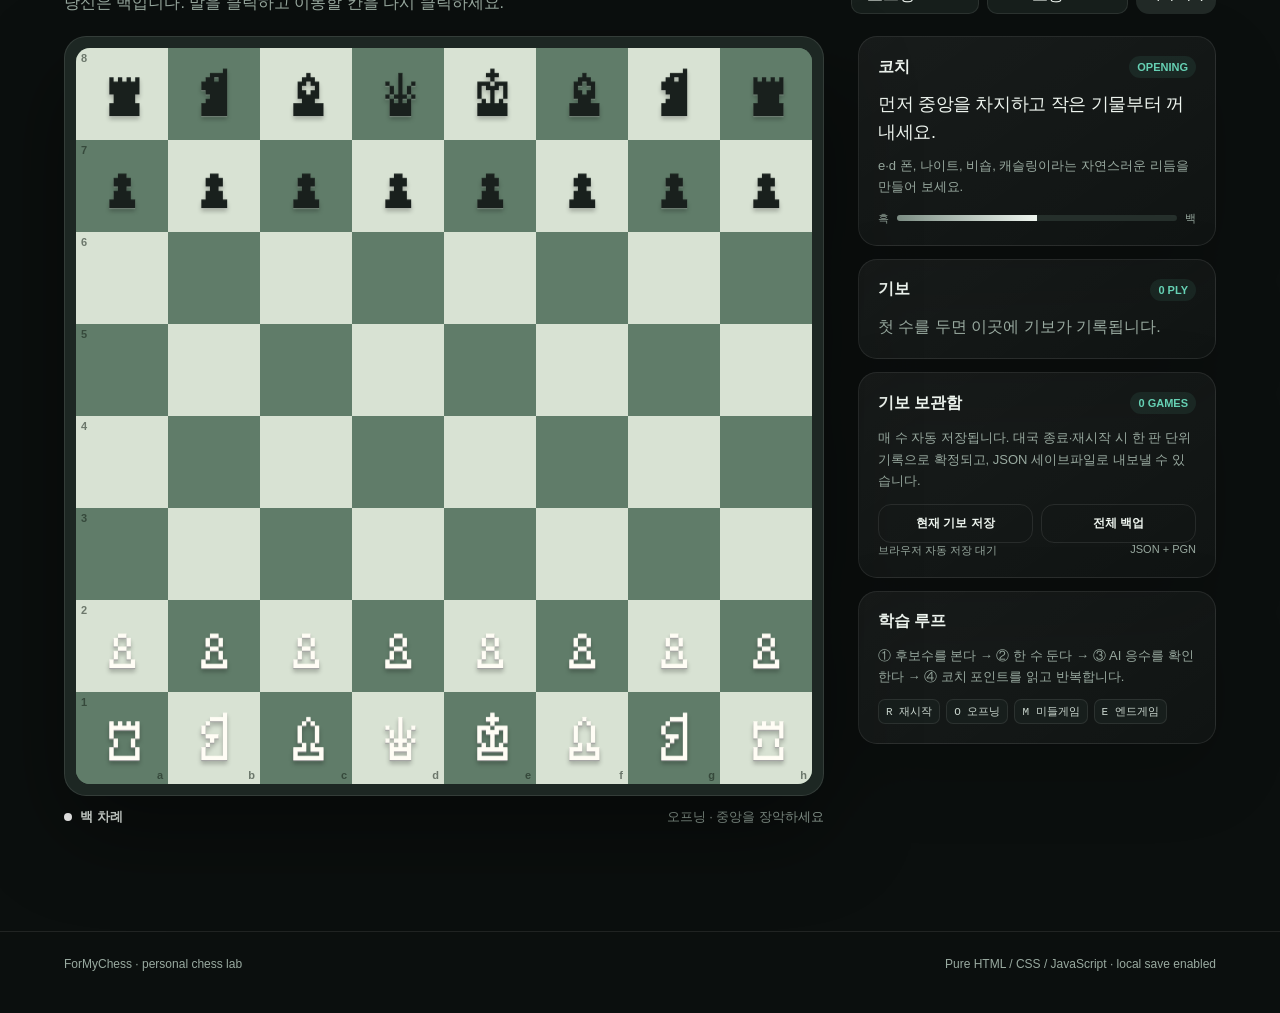
==== commit 383b8992: "Link 32-position tactical review from main page" ====
--- a/index.html
+++ b/index.html
@@ -9,9 +9,9 @@
   <link rel="stylesheet" href="knight-training.css">
 </head>
 <body>
-<header class="top"><a class="brand" href="#home"><span class="mark">♞</span><span>ForMyChess</span></a><nav><a href="#opening">오프닝</a><a href="#middlegame">미들게임</a><a href="#knight-training">나이트 대비</a><a href="#endgame">엔드게임</a><a class="play" href="#arena">플레이</a></nav></header>
+<header class="top"><a class="brand" href="#home"><span class="mark">♞</span><span>ForMyChess</span></a><nav><a href="#opening">오프닝</a><a href="#middlegame">미들게임</a><a href="tactics.html">전술 퀴즈</a><a href="#knight-training">나이트 대비</a><a href="#endgame">엔드게임</a><a class="play" href="#arena">플레이</a></nav></header>
 <main>
-<section class="hero" id="home"><div><span class="eyebrow"><span class="dot"></span>BROWSER CHESS LAB</span><h1>생각하고,<br><span class="soft">두고,</span> 익힌다.</h1><p>오프닝 → 미들게임 → 엔드게임을 분리해서 연습하고, 나이트 포크 예방 세트로 전술 사고를 보강한 뒤 바로 AI와 실제로 둡니다. 말은 자연스럽게 이어서 움직이고, 매 대국은 자동으로 개인 기보 보관함에 남습니다.</p><div class="actions"><a class="btn primary" href="#opening">학습 시작</a><a class="btn ghost" href="#arena">바로 AI와 두기</a></div></div><div class="heroBoardShell" aria-hidden="true"><div class="heroBoard" id="heroBoard"></div></div></section>
+<section class="hero" id="home"><div><span class="eyebrow"><span class="dot"></span>BROWSER CHESS LAB</span><h1>생각하고,<br><span class="soft">두고,</span> 익힌다.</h1><p>오프닝 → 미들게임 → 엔드게임을 분리해서 연습하고, 나이트 포크 예방 세트와 32문제 전술 리뷰 세트로 실수 패턴을 보강한 뒤 바로 AI와 실제로 둡니다. 말은 자연스럽게 이어서 움직이고, 매 대국은 자동으로 개인 기보 보관함에 남습니다.</p><div class="actions"><a class="btn primary" href="#opening">학습 시작</a><a class="btn ghost" href="tactics.html">전술 32문제</a><a class="btn ghost" href="#arena">바로 AI와 두기</a></div></div><div class="heroBoardShell" aria-hidden="true"><div class="heroBoard" id="heroBoard"></div></div></section>
 <section class="phase" id="opening" data-n="01"><div class="phaseWrap"><div><div class="kicker">PHASE 01 · OPENING</div><h2>좋은 시작은<br>리듬이 있다.</h2><p class="copy">중앙을 잡고, 기물을 개발하고, 왕을 안전하게 둡니다. 같은 말을 반복해서 움직이기 전에 아직 잠든 기물을 깨우는 감각부터 익힙니다.</p></div><div class="card"><ul class="focus"><li><b>01</b><span><strong>중앙 점유</strong><br>e·d 폰으로 중심 공간을 확보합니다.</span></li><li><b>02</b><span><strong>빠른 전개</strong><br>나이트와 비숍을 자연스럽게 전장으로 보냅니다.</span></li><li><b>03</b><span><strong>왕의 안전</strong><br>가능하면 빠르게 캐슬링하고 룩을 연결합니다.</span></li></ul><div class="meter"><span style="--w:34%"></span></div><div class="meterLabel"><span>전개 감각</span><span>초반 8–12수</span></div><div class="actions"><button class="btn primary stageBtn" data-stage="opening">오프닝 포지션으로 연습</button></div></div></div></section>
 <section class="phase" id="middlegame" data-n="02"><div class="phaseWrap"><div><div class="kicker">PHASE 02 · MIDDLEGAME</div><h2>강제수를 보고<br>계획을 고른다.</h2><p class="copy">체크, 잡기, 위협을 먼저 훑은 뒤 가장 나쁜 기물을 개선합니다. 한 수짜리 전술보다 왜 이 기물이 여기 있어야 하는지를 반복해서 묻습니다.</p></div><div class="card"><ul class="focus"><li><b>01</b><span><strong>강제수 우선</strong><br>Checks → Captures → Threats 순으로 후보수를 정리합니다.</span></li><li><b>02</b><span><strong>기물 활동성</strong><br>막힌 기물 하나를 더 좋은 칸으로 보냅니다.</span></li><li><b>03</b><span><strong>왕의 약점</strong><br>열린 파일, 대각선, 수비 기물 수를 비교합니다.</span></li></ul><div class="meter"><span style="--w:68%"></span></div><div class="meterLabel"><span>계산·계획</span><span>전술이 많은 중반</span></div><div class="actions"><button class="btn primary stageBtn" data-stage="middlegame">미들게임 포지션으로 연습</button></div></div></div></section>
 <section class="phase knightPhase" id="knight-training" data-n="N"><div class="phaseWrap knightWrap"><div><div class="kicker">SPECIAL DRILL · KNIGHT DEFENSE</div><h2>나이트 포크는<br>오기 전에 끊는다.</h2><p class="copy">첨부한 장면처럼 중앙 나이트가 왕과 여러 기물을 동시에 건드리는 상황을 예방하는 전용 세트입니다. 흑 나이트의 <strong>다음 착지 칸</strong>을 먼저 세고, 그 칸이 왕·퀸·룩을 동시에 공격하는지 확인한 뒤 착지 칸을 통제하거나 나이트를 제거합니다.</p><ul class="focus knightRules"><li><b>01</b><span><strong>착지 칸 먼저</strong><br>흑 나이트가 다음 수에 갈 수 있는 8칸을 스캔합니다.</span></li><li><b>02</b><span><strong>고가치 기물 겹침</strong><br>왕·퀸·룩 두 개 이상이 같은 나이트 공격망에 들어가는지 봅니다.</span></li><li><b>03</b><span><strong>포크 전에 해체</strong><br>나이트를 잡기 → 착지 칸 통제 → 포크 대상 분리 순으로 대응합니다.</span></li></ul></div><div class="card knightCard"><div class="knightTop"><div><span class="pill" id="knightProgress">SET 1 / 7</span><h3 id="knightTitle">나이트 대비 훈련</h3></div><span class="pill knightSolved" id="knightSolved">완료 0 / 7</span></div><p class="coachMain" id="knightPrompt"></p><p class="coachSub" id="knightSub"></p><div class="knightBoardFrame"><div class="knightBoard" id="knightBoard" aria-label="나이트 대비 훈련 체스판"></div></div><div class="knightFeedback" id="knightFeedback" role="status"></div><div class="knightActions"><button class="btn ghost small" id="knightPrev">이전</button><button class="btn ghost small" id="knightHint">힌트</button><button class="btn ghost small" id="knightReset">처음 상태</button><button class="btn primary small" id="knightNext">다음 문제</button></div></div></div></section>
